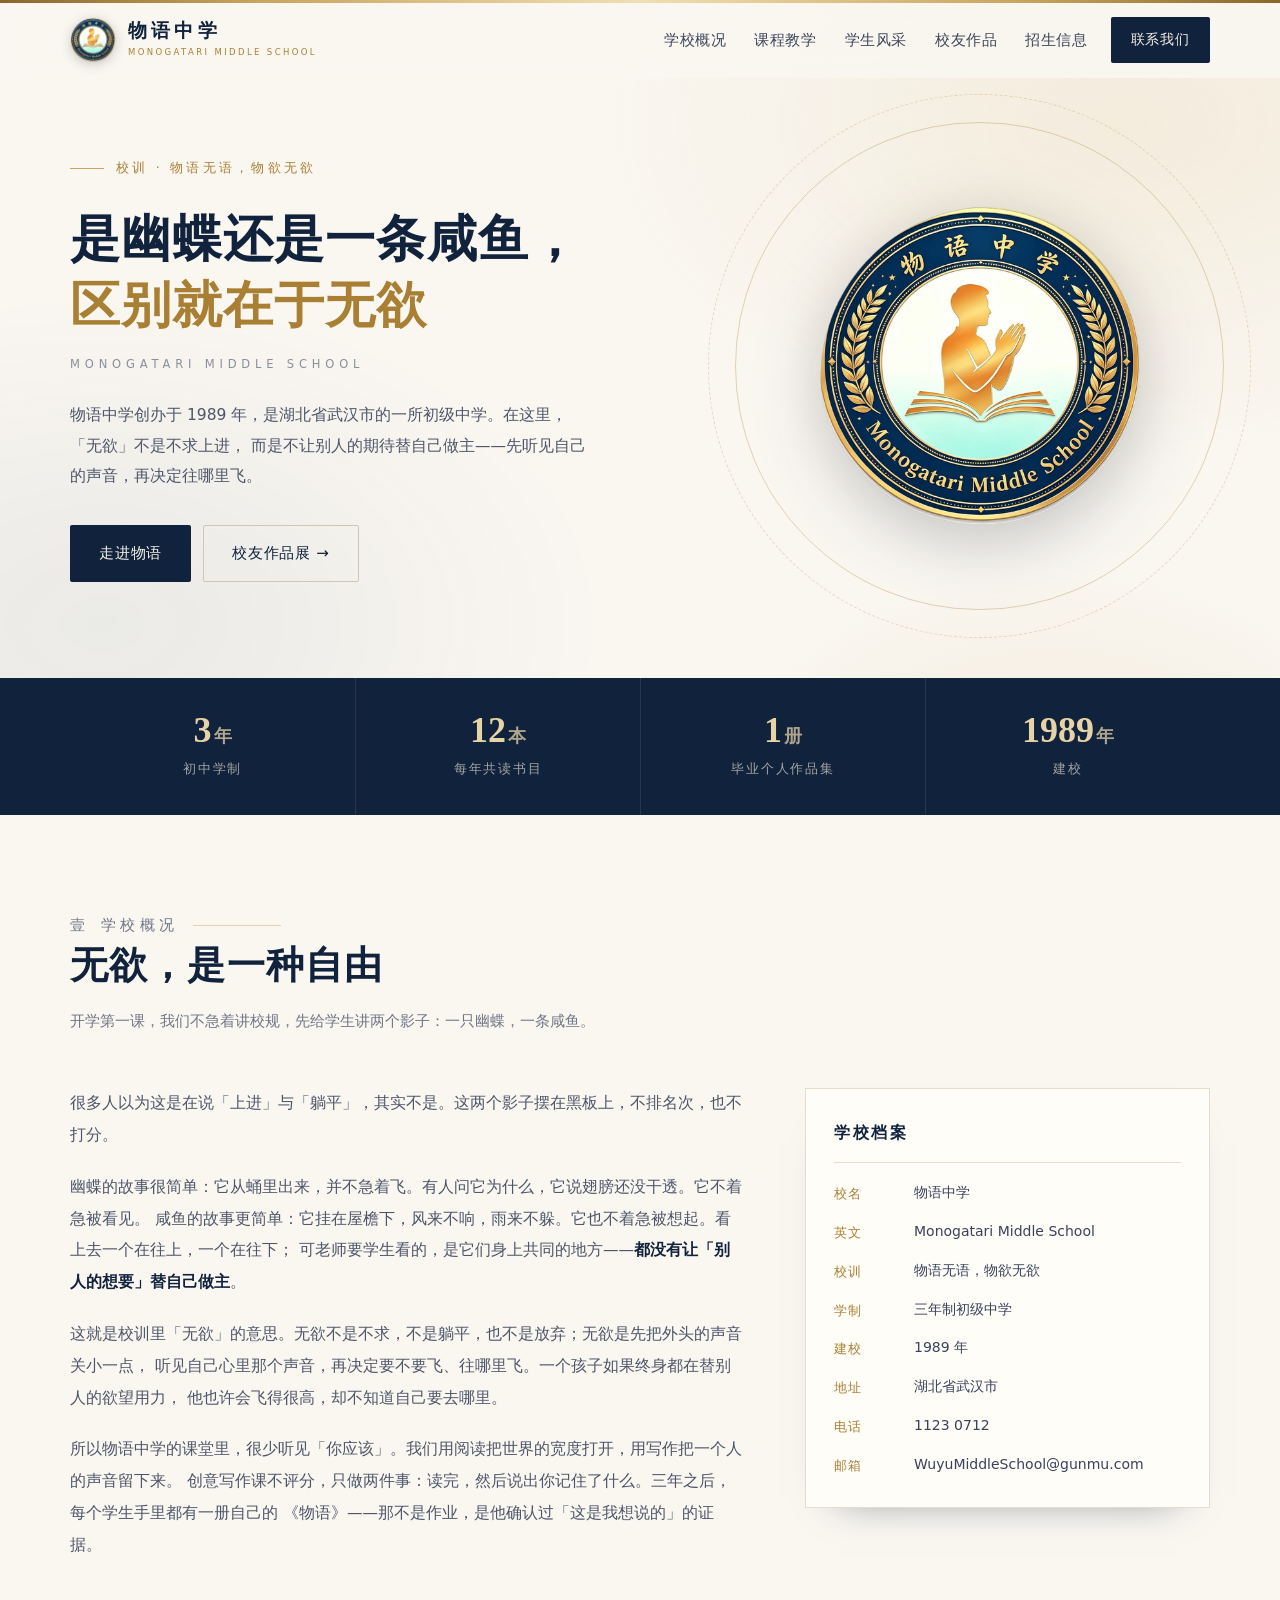
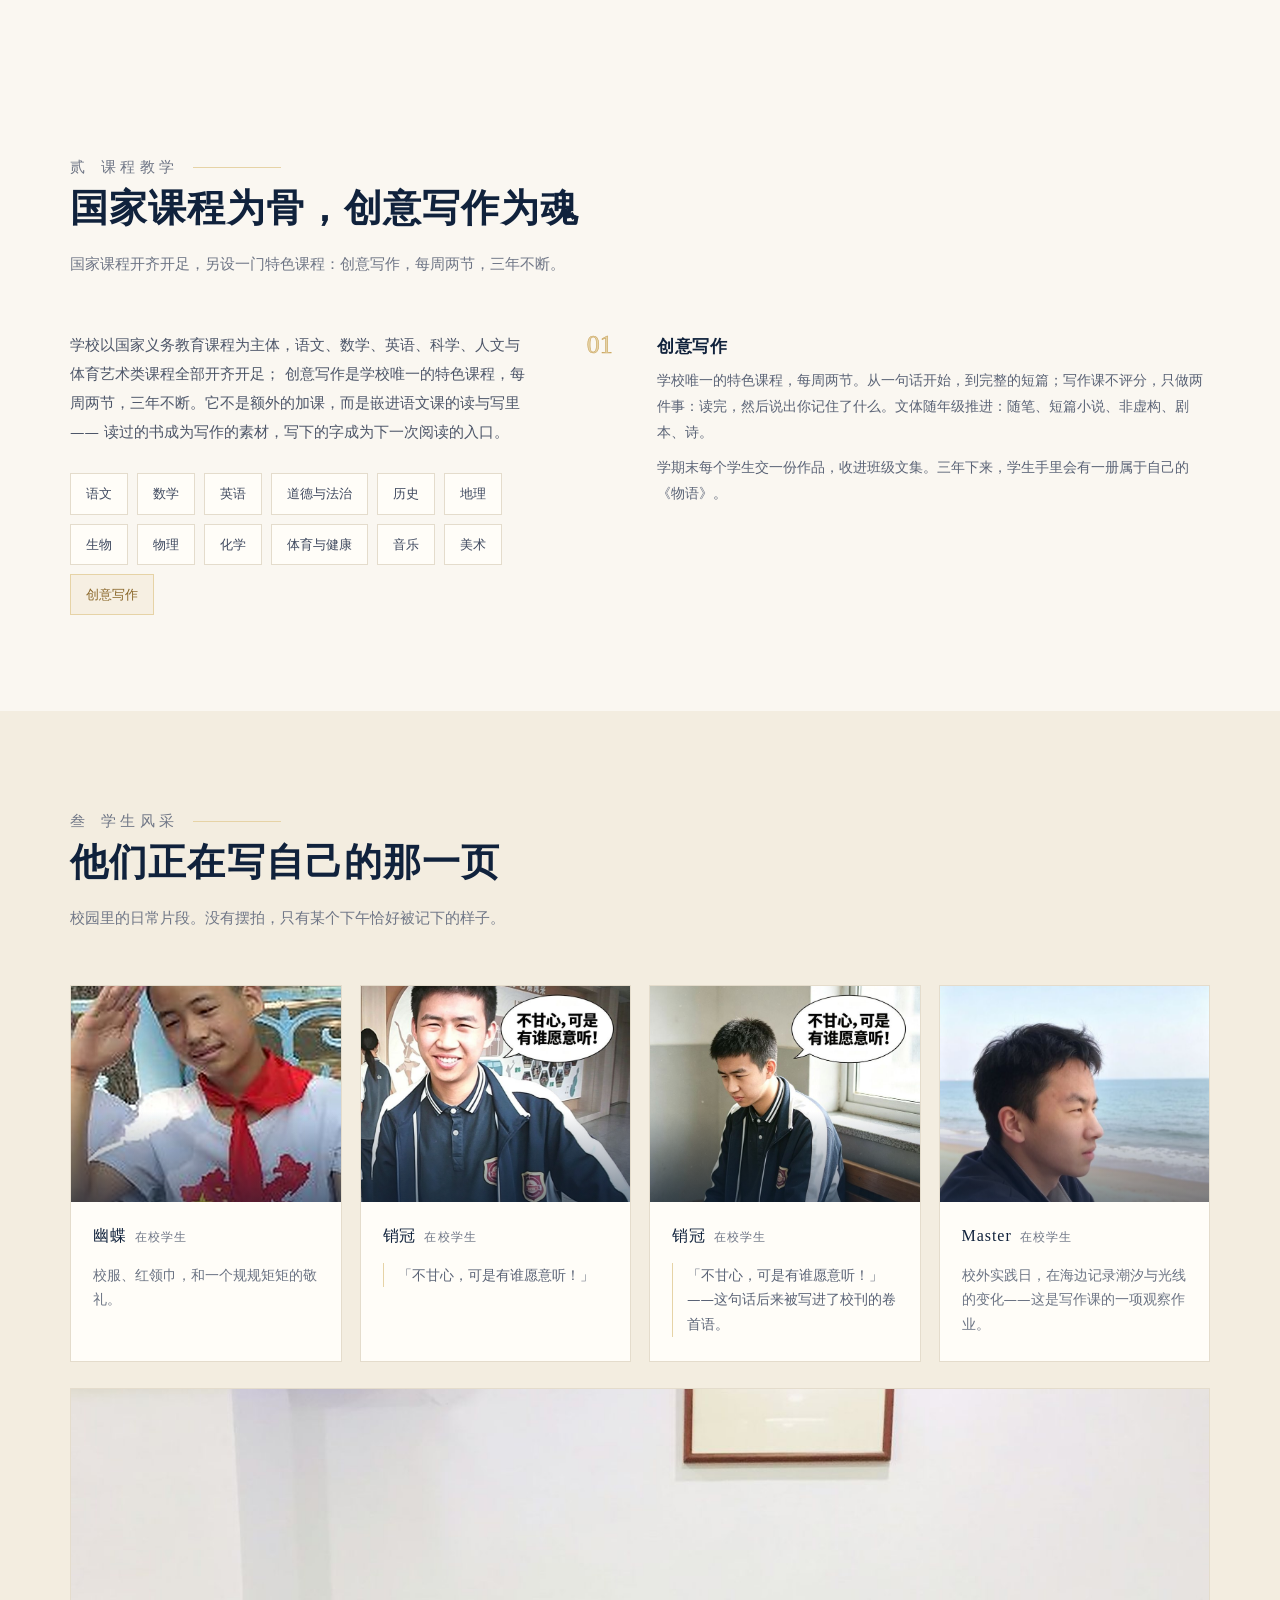
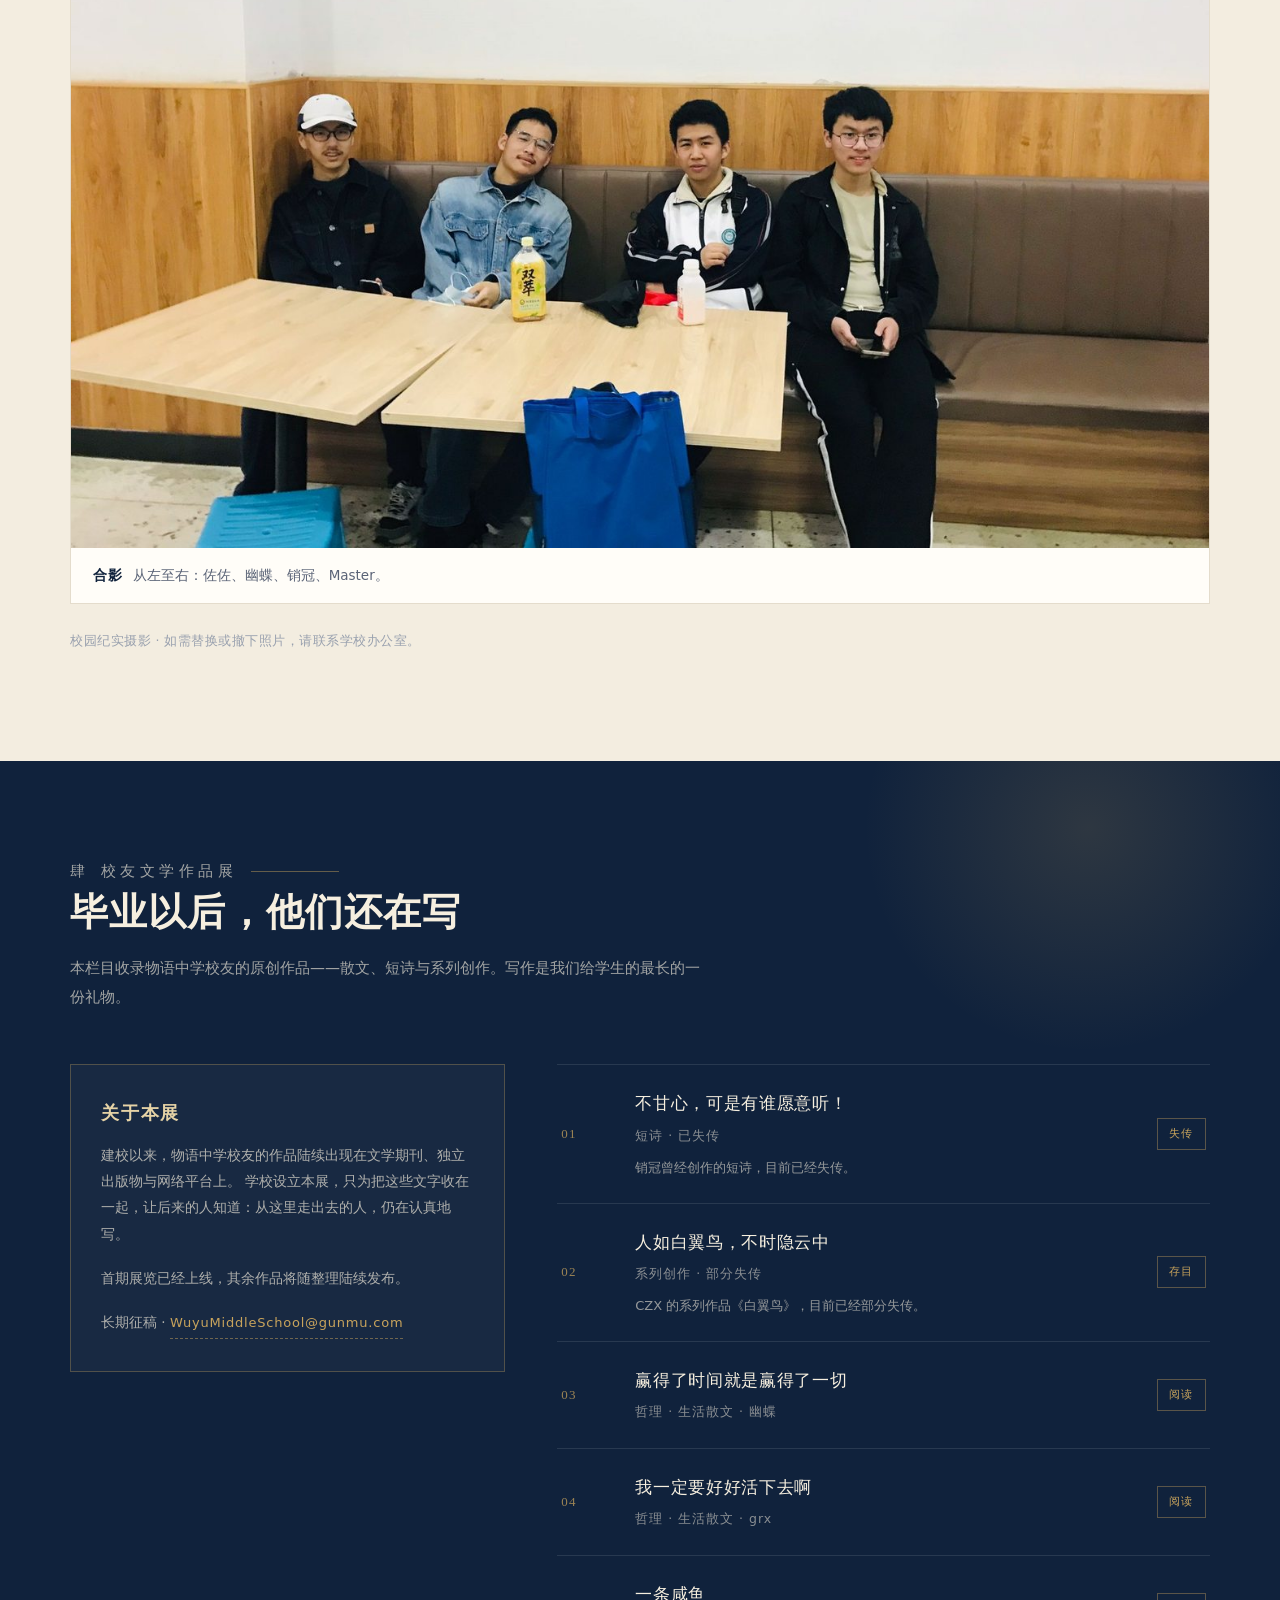
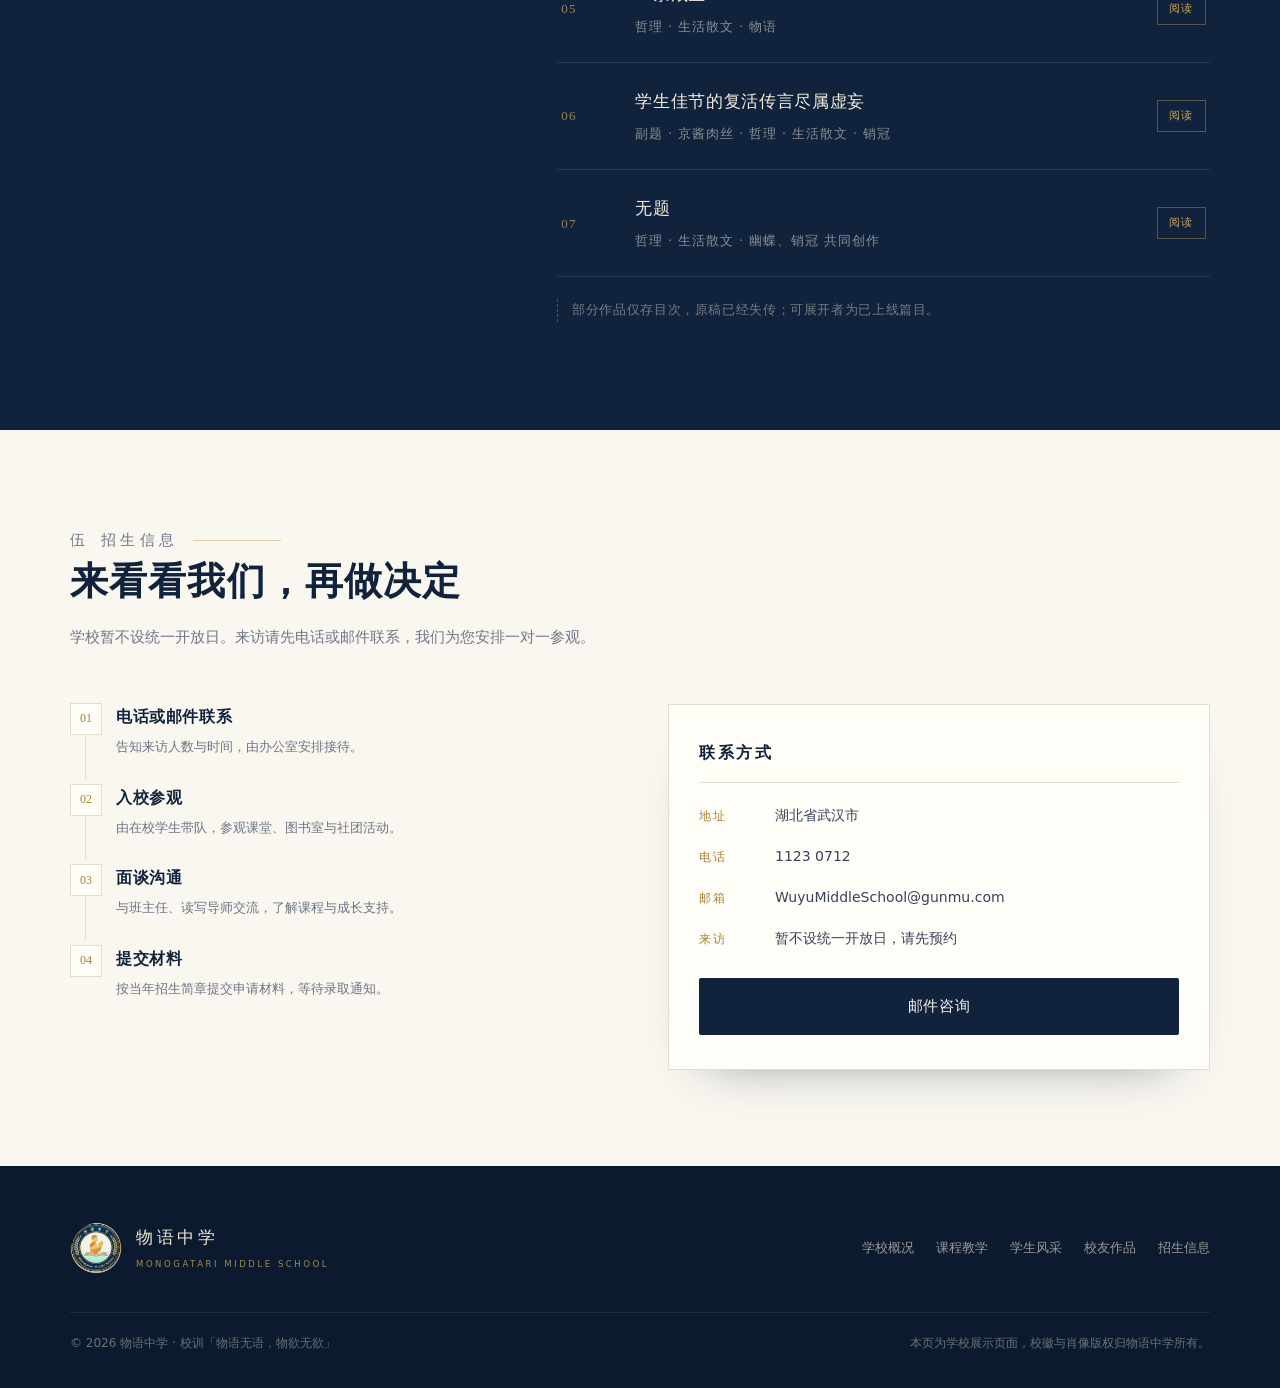
==== index.html @ d91b48cf "Add files via upload" ====
<!DOCTYPE html>
<html lang="zh-CN">
<head>
<meta charset="UTF-8">
<meta name="viewport" content="width=device-width, initial-scale=1.0">
<title>物语中学 · Monogatari Middle School</title>
<meta name="robots" content="noindex, nofollow, noarchive">
<meta name="description" content="物语中学（Monogatari Middle School），创办于 1989 年，校训「物语无语，物欲无欲」，把阅读与写作放在育人的中心。">
<link rel="icon" type="image/png" href="[data-uri]">
<style>
  :root{
    --paper:#faf7f1;
    --paper-2:#f3ede0;
    --card:#fffdf8;
    --navy:#10223c;
    --navy-2:#1c3557;
    --gold:#a97f33;
    --gold-2:#c9a45c;
    --gold-3:#e6d3a6;
    --ink:#1b2333;
    --muted:#6f7686;
    --line:#e4dccc;
    --maxw:1140px;
    --serif:"Noto Serif SC","Source Han Serif SC","Songti SC","STSong",Georgia,serif;
    --sans:"PingFang SC","Hiragino Sans GB","Microsoft YaHei",system-ui,-apple-system,"Segoe UI",sans-serif;
  }
  *{box-sizing:border-box}
  html{scroll-behavior:smooth}
  body{
    margin:0;background:var(--paper);color:var(--ink);
    font:400 16px/1.8 var(--sans);
    -webkit-font-smoothing:antialiased;overflow-x:hidden;
  }
  a{color:inherit;text-decoration:none}
  img{max-width:100%;display:block}
  ::selection{background:rgba(201,164,92,.32)}
  :focus-visible{outline:2px solid var(--gold);outline-offset:3px}

  .wrap{width:min(100% - 40px,var(--maxw));margin-inline:auto}
  .serif{font-family:var(--serif)}

  /* ===== 顶部金线 ===== */
  .goldbar{position:fixed;top:0;left:0;right:0;height:3px;z-index:80;
    background:linear-gradient(90deg,#8a672a,#c9a45c 20%,#f0dfb4 50%,#c9a45c 80%,#8a672a)}

  /* ===== 导航 ===== */
  .nav{
    position:fixed;top:3px;left:0;right:0;z-index:70;
    background:rgba(250,247,241,.86);
    backdrop-filter:blur(12px) saturate(1.2);-webkit-backdrop-filter:blur(12px) saturate(1.2);
    border-bottom:1px solid transparent;
    transition:border-color .3s,box-shadow .3s;
  }
  .nav.solid{border-bottom-color:var(--line);box-shadow:0 6px 24px -18px rgba(16,34,60,.5)}
  .nav-in{display:flex;align-items:center;justify-content:space-between;gap:16px;height:74px}
  .brand{display:flex;align-items:center;gap:12px;min-width:0}
  .brand img{width:46px;height:46px;flex:none;filter:drop-shadow(0 2px 6px rgba(16,34,60,.22))}
  .brand .cn{display:block;font-family:var(--serif);font-weight:700;font-size:19px;letter-spacing:.22em;color:var(--navy);line-height:1.25}
  .brand .en{display:block;font-size:8.5px;letter-spacing:.28em;text-transform:uppercase;color:var(--gold);margin-top:2px}
  .links{display:flex;gap:2px;align-items:center}
  .links a{
    position:relative;padding:9px 13px;font-size:14.5px;color:#3c465c;letter-spacing:.04em;
    transition:color .2s;
  }
  .links a::after{
    content:"";position:absolute;left:13px;right:13px;bottom:4px;height:1px;
    background:var(--gold);transform:scaleX(0);transform-origin:left;transition:transform .3s;
  }
  .links a:hover{color:var(--navy)}
  .links a:hover::after{transform:scaleX(1)}
  .links a.nav-cta{
    padding:10px 20px;margin-left:8px;border-radius:2px;font-size:14px;letter-spacing:.06em;
    background:var(--navy);color:#f7f2e6;transition:background .25s,transform .2s,color .25s;white-space:nowrap;
  }
  .links a.nav-cta::after{display:none}
  .links a.nav-cta:hover{background:var(--gold);color:#fff;transform:translateY(-1px)}
  .nav-cta{
    padding:10px 20px;margin-left:8px;border-radius:2px;font-size:14px;letter-spacing:.06em;
    background:var(--navy);color:#f7f2e6;white-space:nowrap;
  }
  .burger{display:none;width:42px;height:42px;border:1px solid var(--line);background:transparent;
    align-items:center;justify-content:center;cursor:pointer;color:var(--navy)}
  .burger span{width:17px;height:1.5px;background:currentColor;position:relative;display:block}
  .burger span::before,.burger span::after{content:"";position:absolute;left:0;width:17px;height:1.5px;background:currentColor}
  .burger span::before{top:-5px}.burger span::after{top:5px}

  .drawer{display:none;position:fixed;inset:0;z-index:69;background:var(--paper);
    padding:96px 26px 40px;flex-direction:column}
  .drawer.open{display:flex}
  .drawer a{padding:16px 4px;font-family:var(--serif);font-size:19px;color:var(--navy);
    border-bottom:1px solid var(--line)}

  /* ===== 首屏 ===== */
  .hero{position:relative;padding:150px 0 96px;overflow:hidden;
    background:
      radial-gradient(760px 480px at 88% 18%,rgba(201,164,92,.14),transparent 70%),
      radial-gradient(700px 460px at 8% 92%,rgba(28,53,87,.07),transparent 72%),
      var(--paper);
  }
  .hero::before{
    content:"";position:absolute;inset:auto -10% -60% 55%;height:520px;
    background:radial-gradient(closest-side,rgba(201,164,92,.18),transparent);
    pointer-events:none;
  }
  .hero-grid{position:relative;display:grid;grid-template-columns:1.15fr .85fr;gap:56px;align-items:center}
  .creed{
    display:inline-flex;align-items:center;gap:12px;margin:0 0 26px;
    font-size:12.5px;letter-spacing:.26em;color:var(--gold);text-transform:uppercase;
  }
  .creed::before{content:"";width:34px;height:1px;background:var(--gold-2)}
  h1{
    font-family:var(--serif);font-weight:700;margin:0;
    font-size:clamp(27px,4.6vw,50px);line-height:1.32;letter-spacing:.02em;color:var(--navy);
  }
  h1 .gold{color:var(--gold)}
  .h1-en{
    margin:16px 0 0;font-size:11.5px;letter-spacing:.42em;text-transform:uppercase;color:#8a8f9c;
  }
  .hero p.lede{
    margin:26px 0 0;max-width:34em;color:#4d5669;font-size:15.5px;line-height:1.95;
  }
  .hero .btns{display:flex;gap:12px;flex-wrap:wrap;margin-top:34px}
  .btn{display:inline-flex;align-items:center;gap:9px;padding:14px 28px;border-radius:2px;
    font-size:15px;letter-spacing:.05em;transition:all .25s;border:1px solid transparent}
  .btn-primary{background:var(--navy);color:#f9f4e8}
  .btn-primary:hover{background:var(--gold);transform:translateY(-2px);box-shadow:0 14px 28px -16px rgba(169,127,51,.9)}
  .btn-line{border-color:#cfc6b3;color:var(--navy);background:transparent}
  .btn-line:hover{border-color:var(--gold);color:var(--gold);background:rgba(201,164,92,.06)}

  .crest{position:relative;display:flex;justify-content:center;align-items:center}
  .crest .halo{
    position:absolute;width:116%;aspect-ratio:1;border-radius:50%;
    background:radial-gradient(closest-side,rgba(201,164,92,.22),rgba(201,164,92,0) 72%);
  }
  .crest .ring{position:absolute;width:106%;aspect-ratio:1;border-radius:50%;border:1px solid rgba(169,127,51,.32)}
  .crest .ring.dash{width:118%;border-style:dashed;border-color:rgba(169,127,51,.26);animation:spin 90s linear infinite}
  .crest img{position:relative;width:min(100%,330px);filter:drop-shadow(0 18px 34px rgba(16,34,60,.22))}
  @keyframes spin{to{transform:rotate(360deg)}}

  /* ===== 数字带 ===== */
  .stats{background:var(--navy);color:#f0e8d7;padding:0}
  .stats-in{display:grid;grid-template-columns:repeat(4,1fr)}
  .stat{padding:34px 20px;text-align:center;border-left:1px solid rgba(255,255,255,.10)}
  .stat:first-child{border-left:0}
  .stat b{display:block;font-family:var(--serif);font-size:clamp(26px,5.6vw,36px);line-height:1;color:var(--gold-3);font-variant-numeric:tabular-nums}
  .stat b i{font-style:normal;font-size:.5em;margin-left:2px;color:rgba(230,211,166,.75)}
  .stat span{display:block;margin-top:10px;font-size:12.5px;letter-spacing:.14em;color:rgba(240,232,215,.66)}

  /* ===== 区块通用 ===== */
  section{padding:96px 0}
  .sec-head{max-width:640px;margin-bottom:52px}
  .sec-no{
    display:flex;align-items:center;gap:14px;margin:0 0 18px;
    font-size:12px;letter-spacing:.3em;color:var(--gold);text-transform:uppercase;
  }
  .sec-no em{font-family:var(--serif);font-style:normal;font-size:15px;letter-spacing:.1em}
  .sec-no::after{content:"";flex:1;max-width:88px;height:1px;background:var(--gold-3)}
  h2{
    font-family:var(--serif);font-weight:700;margin:0 0 16px;
    font-size:clamp(26px,5.6vw,38px);line-height:1.35;letter-spacing:.03em;color:var(--navy);
  }
  .sec-head p{margin:0;color:var(--muted);font-size:15px;line-height:1.95}

  /* ===== 学校概况 ===== */
  .about-grid{display:grid;grid-template-columns:1.25fr .75fr;gap:60px;align-items:start}
  .about-text p{color:#4d5669;font-size:15.5px;line-height:2.05;margin:0 0 20px}
  .about-text p:last-child{margin-bottom:0}
  .about-text strong{color:var(--navy);font-weight:600}
  .fact-card{
    background:var(--card);border:1px solid var(--line);padding:30px 28px;
    box-shadow:0 22px 40px -34px rgba(16,34,60,.6);
  }
  .fact-card h3{margin:0 0 18px;font-family:var(--serif);font-size:16px;letter-spacing:.16em;color:var(--navy);
    padding-bottom:14px;border-bottom:1px solid var(--line)}
  .fact-list{list-style:none;margin:0;padding:0;display:grid;gap:15px}
  .fact-list li{display:flex;gap:14px;font-size:14px;line-height:1.7;color:#4d5669}
  .fact-list .k{flex:none;width:66px;color:var(--gold);font-size:12.5px;letter-spacing:.1em;padding-top:2px}
  .fact-list .v{flex:1;color:#39425a}
  .todo-dash{color:#9aa1ae;border-bottom:1px dashed #c9c2b5;padding:0 2px}

  /* ===== 育人目标 ===== */
  .goals{background:var(--paper-2)}
  .goal-grid{display:grid;grid-template-columns:repeat(3,1fr);gap:0;border:1px solid var(--line);background:var(--card)}
  .goal{padding:38px 30px;border-left:1px solid var(--line);transition:background .3s}
  .goal:first-child{border-left:0}
  .goal:hover{background:#fffefb}
  .goal .no{font-family:var(--serif);font-size:13px;letter-spacing:.16em;color:var(--gold)}
  .goal h3{
    font-family:var(--serif);font-size:22px;margin:14px 0 12px;color:var(--navy);letter-spacing:.08em;
  }
  .goal h3 small{display:block;font-family:var(--sans);font-size:11px;letter-spacing:.26em;
    color:#a2a7b3;font-weight:400;margin-top:6px;text-transform:uppercase}
  .goal p{margin:0;font-size:14px;line-height:1.9;color:#5a6376}

  /* ===== 课程 ===== */
  .course-grid{display:grid;grid-template-columns:.85fr 1.15fr;gap:56px;align-items:start}
  .course-note{font-size:14.5px;line-height:2;color:#4d5669;margin:0 0 26px}
  .tag-list{display:flex;flex-wrap:wrap;gap:9px}
  .tag-list span{
    font-size:13px;padding:8px 15px;border:1px solid var(--line);color:#3f495f;background:var(--card);
    transition:all .22s;
  }
  .tag-list span:hover{border-color:var(--gold-2);color:var(--gold);background:#fffdf6}
  .tag-list span.gold{border-color:var(--gold-3);background:rgba(201,164,92,.10);color:#8a672a}
  .modules{list-style:none;margin:0;padding:0;display:grid;gap:0}
  .module{display:grid;grid-template-columns:52px 1fr;gap:18px;padding:24px 0;border-top:1px solid var(--line)}
  .module:first-child{border-top:0;padding-top:0}
  .module .n{font-family:var(--serif);font-size:26px;color:var(--gold-3);line-height:1.1;
    -webkit-text-stroke:.6px var(--gold-2)}
  .module h3{margin:0 0 6px;font-size:17px;color:var(--navy);letter-spacing:.05em}
  .module p{margin:0;font-size:14px;line-height:1.85;color:#5a6376}

  /* ===== 学生风采 ===== */
  .students{background:var(--paper-2)}
  .people{display:grid;grid-template-columns:repeat(4,1fr);gap:18px}
  .person{background:var(--card);border:1px solid var(--line);overflow:hidden;
    transition:transform .35s,box-shadow .35s}
  .person:hover{transform:translateY(-6px);box-shadow:0 26px 46px -32px rgba(16,34,60,.55)}
  .person .ph{position:relative;aspect-ratio:5/4;overflow:hidden;background:#e7e1d4}
  .person .ph img{width:100%;height:100%;object-fit:cover;object-position:50% 12%;transition:transform .7s}
  .person:hover .ph img{transform:scale(1.04)}
  .person .ph::after{content:"";position:absolute;inset:0;
    background:linear-gradient(180deg,transparent 58%,rgba(16,34,60,.55))}
  .person .cap{position:relative;padding:20px 22px 24px}
  .person .cap .who{font-family:var(--serif);font-size:16px;color:var(--navy);letter-spacing:.06em}
  .person .cap .who small{font-family:var(--sans);font-size:11.5px;color:var(--muted);letter-spacing:.1em;margin-left:8px}
  .person .cap .say{margin:12px 0 0;padding-left:14px;border-left:1px solid var(--gold-3);
    font-size:13.5px;line-height:1.85;color:#5a6376}
  .person .cap .plain{margin:12px 0 0;font-size:13.5px;line-height:1.85;color:#6c7484}
  .group{margin:26px 0 0;border:1px solid var(--line);background:var(--card);overflow:hidden}
  .group img{display:block;width:100%;aspect-ratio:3/2;object-fit:cover;object-position:50% 50%}
  .group figcaption{display:flex;align-items:baseline;gap:10px;flex-wrap:wrap;padding:15px 22px;font-size:13.5px;color:#5a6376}
  .group figcaption b{color:var(--navy);font-weight:600;letter-spacing:.06em;font-family:var(--serif)}
  .photo-note{margin-top:26px;font-size:12.5px;color:#98a0ae;letter-spacing:.04em}

  /* ===== 校友作品 ===== */
  .alumni{background:var(--navy);color:#efe8d9;position:relative;overflow:clip}
  .alumni::before{
    content:"";position:absolute;inset:-20% -10% auto auto;width:640px;height:640px;
    background:radial-gradient(closest-side,rgba(201,164,92,.16),transparent 70%);pointer-events:none;
  }
  .alumni .wrap{position:relative}
  .alumni h2{color:#f6efdf}
  .alumni .sec-no{color:var(--gold-2)}
  .alumni .sec-no::after{background:rgba(201,164,92,.45)}
  .alumni .sec-head p{color:rgba(239,232,217,.66)}
  .exhibit{display:grid;grid-template-columns:.8fr 1.2fr;gap:52px}
  .exhibit-card{border:1px solid rgba(201,164,92,.32);padding:32px 30px;background:rgba(255,255,255,.035);align-self:start;position:sticky;top:96px}
  .exhibit-card h3{font-family:var(--serif);margin:0 0 12px;font-size:18px;color:var(--gold-3);letter-spacing:.1em}
  .exhibit-card p{margin:0 0 18px;font-size:13.5px;line-height:1.95;color:rgba(239,232,217,.7)}
  .exhibit-card p:last-child{margin-bottom:0}
  .exhibit-card .mail{font-size:13px;letter-spacing:.06em;color:var(--gold-2);
    border-bottom:1px dashed rgba(201,164,92,.5);display:inline-block;padding-bottom:2px}
  .works{list-style:none;margin:0;padding:0;display:grid;gap:0}
  .work-item{border-top:1px solid rgba(255,255,255,.1)}
  .work-item:last-child{border-bottom:1px solid rgba(255,255,255,.1)}
  .work{
    display:grid;grid-template-columns:54px 1fr auto;gap:20px;align-items:center;
    width:100%;padding:24px 4px;background:none;border:0;color:inherit;font:inherit;
    text-align:left;cursor:pointer;transition:background .25s;
  }
  .work[data-state="empty"]{cursor:default}
  .work:not([data-state="empty"]):hover{background:rgba(255,255,255,.045)}
  .work .idx{font-family:var(--serif);font-size:13px;letter-spacing:.1em;color:rgba(201,164,92,.75)}
  .wt{display:block;min-width:0}
  .work .t{display:block;font-family:var(--serif);font-size:17px;color:#f6efdf;letter-spacing:.04em;margin:0 0 5px}
  .work .desc{display:block;margin-top:9px;font-size:13px;line-height:1.7;color:rgba(239,232,217,.6);max-width:46ch}
  .work .meta{display:block;font-size:12.5px;color:rgba(239,232,217,.55);letter-spacing:.08em}
  .work .badge{
    font-size:11px;letter-spacing:.14em;padding:5px 11px;border:1px solid rgba(201,164,92,.4);
    color:var(--gold-2);white-space:nowrap;transition:all .25s;
  }
  .work[aria-expanded="true"] .badge{background:var(--gold-2);border-color:var(--gold-2);color:#0b1a2f}
  .work-body{display:grid;grid-template-rows:0fr;transition:grid-template-rows .45s cubic-bezier(.2,.7,.3,1)}
  .work-body.open{grid-template-rows:1fr}
  .work-body > .inner{overflow:hidden}
  .prose{padding:4px 30px 30px 74px;font-size:14.5px;line-height:2;color:rgba(239,232,217,.8);max-width:64ch}
  .prose p{margin:0 0 14px}
  .prose p:last-child{margin-bottom:0}
  .prose .sig{color:var(--gold-2);font-size:12.5px;letter-spacing:.12em}
  .works-empty{
    margin-top:22px;font-size:12.5px;color:rgba(239,232,217,.45);letter-spacing:.05em;
    border-left:1px dashed rgba(201,164,92,.4);padding-left:14px;
  }

  /* ===== 招生 ===== */
  .admit-grid{display:grid;grid-template-columns:1fr 1fr;gap:56px;align-items:start}
  .flow{list-style:none;margin:0;padding:0;counter-reset:s}
  .flow li{counter-increment:s;position:relative;padding:0 0 26px 46px}
  .flow li:last-child{padding-bottom:0}
  .flow li::before{
    content:counter(s,decimal-leading-zero);position:absolute;left:0;top:-1px;
    font-family:var(--serif);font-size:12px;color:var(--gold);
    width:30px;height:30px;border:1px solid var(--line);background:var(--card);
    display:grid;place-items:center;
  }
  .flow li::after{content:"";position:absolute;left:15px;top:32px;bottom:6px;width:1px;background:var(--line)}
  .flow li:last-child::after{display:none}
  .flow b{display:block;font-size:15.5px;color:var(--navy);margin-bottom:4px;letter-spacing:.04em}
  .flow small{color:#6c7484;font-size:13px;line-height:1.75;display:block}
  .info-card{background:var(--card);border:1px solid var(--line);padding:34px 30px;
    box-shadow:0 26px 50px -40px rgba(16,34,60,.6)}
  .info-card h3{font-family:var(--serif);margin:0 0 20px;font-size:16px;letter-spacing:.16em;color:var(--navy);
    padding-bottom:14px;border-bottom:1px solid var(--line)}
  .info-list{list-style:none;margin:0 0 26px;padding:0;display:grid;gap:16px}
  .info-list li{display:flex;gap:14px;font-size:14px;align-items:baseline}
  .info-list .k{flex:none;width:62px;font-size:12px;letter-spacing:.14em;color:var(--gold)}
  .info-list .v{color:#39425a}

  /* ===== 页脚 ===== */
  footer{background:#0b1a2f;color:rgba(240,232,215,.62);padding:56px 0 34px;font-size:13px}
  .foot-top{display:flex;justify-content:space-between;gap:34px;flex-wrap:wrap;align-items:center}
  .foot-brand{display:flex;align-items:center;gap:14px}
  .foot-brand img{width:52px;height:52px;opacity:.95}
  .foot-brand .cn{font-family:var(--serif);font-size:17px;letter-spacing:.22em;color:#f0e8d7;display:block}
  .foot-brand .en{font-size:8.5px;letter-spacing:.3em;text-transform:uppercase;color:rgba(201,164,92,.8);display:block;margin-top:3px}
  .foot-links{display:flex;gap:22px;flex-wrap:wrap}
  .foot-links a:hover{color:var(--gold-2)}
  .foot-bot{margin-top:38px;padding-top:20px;border-top:1px solid rgba(255,255,255,.08);
    display:flex;justify-content:space-between;gap:14px;flex-wrap:wrap;font-size:12px;color:rgba(240,232,215,.42)}

  /* ===== 动效 ===== */
  .rv{opacity:0;transform:translateY(22px);transition:opacity .8s ease,transform .8s cubic-bezier(.2,.7,.3,1)}
  .rv.in{opacity:1;transform:none}

  /* ===== 响应式 ===== */
  @media (max-width:1180px){
    .people{grid-template-columns:repeat(2,1fr)}
  }
  @media (max-width:940px){
    .exhibit-card{position:static;top:auto}
    .hero-grid,.about-grid,.course-grid,.exhibit,.admit-grid{grid-template-columns:1fr;gap:44px}
    .crest{order:-1}
    .crest img{width:min(72%,250px)}
    .links,.nav-cta{display:none}
    .burger{display:flex}
    .goal-grid{grid-template-columns:1fr}
    .goal{border-left:0;border-top:1px solid var(--line)}
    .goal:first-child{border-top:0}
    .people{grid-template-columns:1fr;gap:18px}
    .person .ph{aspect-ratio:16/11;}
    section{padding:72px 0}
  }
  @media (max-width:600px){
    .prose{padding:2px 2px 24px 4px;font-size:15px}
    .hero{padding:120px 0 64px}
    .stats-in{grid-template-columns:repeat(2,1fr)}
    .stat:nth-child(3){border-left:0}
    .stat:nth-child(1),.stat:nth-child(2){border-bottom:1px solid rgba(255,255,255,.1)}
    .nav-in{height:64px}
    .brand img{width:40px;height:40px}
    .brand .cn{font-size:17px;letter-spacing:.18em}
    .work{grid-template-columns:36px 1fr;gap:14px;row-gap:8px}
    .work .badge{grid-column:2;justify-self:start}
    .about-grid{gap:32px}
  }
  @media (prefers-reduced-motion:reduce){
    *{animation:none!important;transition:none!important}
    html{scroll-behavior:auto}
    .rv{opacity:1;transform:none}
  }
</style>
</head>
<body>
<div class="goldbar"></div>

<!-- ===== 导航 ===== -->
<header class="nav" id="nav">
  <div class="wrap nav-in">
    <a class="brand" href="#top" aria-label="物语中学首页">
      <img src="[data-uri]" alt="物语中学校徽" width="46" height="46">
      <span>
        <span class="cn">物语中学</span>
        <span class="en">Monogatari Middle School</span>
      </span>
    </a>
    <nav class="links" aria-label="主导航">
      <a href="#about">学校概况</a>
      <a href="#courses">课程教学</a>
      <a href="#students">学生风采</a>
      <a href="#alumni">校友作品</a>
      <a href="#admit">招生信息</a>
      <a class="nav-cta" href="#admit">联系我们</a>
    </nav>
    <button class="burger" id="burger" aria-label="打开菜单" aria-expanded="false" aria-controls="drawer"><span></span></button>
  </div>
</header>

<div class="drawer" id="drawer">
  <a href="#about">学校概况</a>
  <a href="#courses">课程教学</a>
  <a href="#students">学生风采</a>
  <a href="#alumni">校友作品</a>
  <a href="#admit">招生信息</a>
</div>

<!-- ===== 首屏 ===== -->
<section class="hero" id="top">
  <div class="wrap hero-grid">
    <div>
      <p class="creed">校训 · 物语无语，物欲无欲</p>
      <h1>是幽蝶还是一条咸鱼，<br><span class="gold">区别就在于无欲</span></h1>
      <p class="h1-en">Monogatari Middle School</p>
      <p class="lede">
        物语中学创办于 1989 年，是湖北省武汉市的一所初级中学。在这里，「无欲」不是不求上进，
        而是不让别人的期待替自己做主——先听见自己的声音，再决定往哪里飞。
      </p>
      <div class="btns">
        <a class="btn btn-primary" href="#about">走进物语</a>
        <a class="btn btn-line" href="#alumni">校友作品展 →</a>
      </div>
    </div>
    <div class="crest rv">
      <div class="halo"></div>
      <div class="ring"></div>
      <div class="ring dash"></div>
      <img src="[data-uri]" alt="物语中学校徽：深藏青圆章，金色麦穗环绕，捧手少年立于展开的书本之上">
    </div>
  </div>
</section>

<!-- ===== 数字带 ===== -->
<section class="stats" aria-label="办学要点">
  <div class="wrap stats-in">
    <div class="stat"><b>3<i>年</i></b><span>初中学制</span></div>
    <div class="stat"><b>12<i>本</i></b><span>每年共读书目</span></div>
    <div class="stat"><b>1<i>册</i></b><span>毕业个人作品集</span></div>
    <div class="stat"><b>1989<i>年</i></b><span>建校</span></div>
  </div>
</section>

<!-- ===== 学校概况 ===== -->
<section id="about">
  <div class="wrap">
    <div class="sec-head rv">
      <p class="sec-no"><em>壹</em>学校概况</p>
      <h2>无欲，是一种自由</h2>
      <p>开学第一课，我们不急着讲校规，先给学生讲两个影子：一只幽蝶，一条咸鱼。</p>
    </div>
    <div class="about-grid">
      <div class="about-text rv">
        <p>
          很多人以为这是在说「上进」与「躺平」，其实不是。这两个影子摆在黑板上，不排名次，也不打分。
        </p>
        <p>
          幽蝶的故事很简单：它从蛹里出来，并不急着飞。有人问它为什么，它说翅膀还没干透。它不着急被看见。
          咸鱼的故事更简单：它挂在屋檐下，风来不响，雨来不躲。它也不着急被想起。看上去一个在往上，一个在往下；
          可老师要学生看的，是它们身上共同的地方——<strong>都没有让「别人的想要」替自己做主</strong>。
        </p>
        <p>
          这就是校训里「无欲」的意思。无欲不是不求，不是躺平，也不是放弃；无欲是先把外头的声音关小一点，
          听见自己心里那个声音，再决定要不要飞、往哪里飞。一个孩子如果终身都在替别人的欲望用力，
          他也许会飞得很高，却不知道自己要去哪里。
        </p>
        <p>
          所以物语中学的课堂里，很少听见「你应该」。我们用阅读把世界的宽度打开，用写作把一个人的声音留下来。
          创意写作课不评分，只做两件事：读完，然后说出你记住了什么。三年之后，每个学生手里都有一册自己的
          《物语》——那不是作业，是他确认过「这是我想说的」的证据。
        </p>
      </div>
      <aside class="fact-card rv">
        <h3>学校档案</h3>
        <ul class="fact-list">
          <li><span class="k">校名</span><span class="v">物语中学</span></li>
          <li><span class="k">英文</span><span class="v">Monogatari Middle School</span></li>
          <li><span class="k">校训</span><span class="v">物语无语，物欲无欲</span></li>
          <li><span class="k">学制</span><span class="v">三年制初级中学</span></li>
          <li><span class="k">建校</span><span class="v">1989 年</span></li>
          <li><span class="k">地址</span><span class="v">湖北省武汉市</span></li>
          <li><span class="k">电话</span><span class="v">1123 0712</span></li>
          <li><span class="k">邮箱</span><span class="v">WuyuMiddleSchool@gunmu.com</span></li>
        </ul>
      </aside>
    </div>
  </div>
</section>

<!-- ===== 课程教学 ===== -->
<section id="courses">
  <div class="wrap">
    <div class="sec-head rv">
      <p class="sec-no"><em>贰</em>课程教学</p>
      <h2>国家课程为骨，创意写作为魂</h2>
      <p>国家课程开齐开足，另设一门特色课程：创意写作，每周两节，三年不断。</p>
    </div>
    <div class="course-grid">
      <div class="rv">
        <p class="course-note">
          学校以国家义务教育课程为主体，语文、数学、英语、科学、人文与体育艺术类课程全部开齐开足；
          创意写作是学校唯一的特色课程，每周两节，三年不断。它不是额外的加课，而是嵌进语文课的读与写里——
          读过的书成为写作的素材，写下的字成为下一次阅读的入口。
        </p>
        <div class="tag-list">
          <span>语文</span><span>数学</span><span>英语</span><span>道德与法治</span>
          <span>历史</span><span>地理</span><span>生物</span><span>物理</span>
          <span>化学</span><span>体育与健康</span><span>音乐</span><span>美术</span>
          <span class="gold">创意写作</span>
        </div>
      </div>
      <ol class="modules rv">
        <li class="module">
          <span class="n">01</span>
          <div>
            <h3>创意写作</h3>
            <p>学校唯一的特色课程，每周两节。从一句话开始，到完整的短篇；写作课不评分，只做两件事：读完，然后说出你记住了什么。文体随年级推进：随笔、短篇小说、非虚构、剧本、诗。</p>
            <p style="margin-top:10px">学期末每个学生交一份作品，收进班级文集。三年下来，学生手里会有一册属于自己的《物语》。</p>
          </div>
        </li>
      </ol>
    </div>
  </div>
</section>

<!-- ===== 学生风采 ===== -->
<section class="students" id="students">
  <div class="wrap">
    <div class="sec-head rv">
      <p class="sec-no"><em>叁</em>学生风采</p>
      <h2>他们正在写自己的那一页</h2>
      <p>校园里的日常片段。没有摆拍，只有某个下午恰好被记下的样子。</p>
    </div>
    <div class="people">
      <article class="person rv">
        <div class="ph"><img src="[data-uri]" alt="物语中学学生幽蝶" loading="lazy" style="object-position:50% 26%"></div>
        <div class="cap">
          <div class="who"><span>幽蝶</span><small>在校学生</small></div>
          <p class="plain">校服、红领巾，和一个规规矩矩的敬礼。</p>
        </div>
      </article>
      <article class="person rv">
        <div class="ph"><img src="[data-uri]" alt="物语中学学生销冠在教学楼走廊" loading="lazy"></div>
        <div class="cap">
          <div class="who"><span>销冠</span><small>在校学生</small></div>
          <p class="say">「不甘心，可是有谁愿意听！」</p>
        </div>
      </article>
      <article class="person rv">
        <div class="ph"><img src="[data-uri]" alt="物语中学学生销冠坐在教学楼窗边" loading="lazy"></div>
        <div class="cap">
          <div class="who"><span>销冠</span><small>在校学生</small></div>
          <p class="say">「不甘心，可是有谁愿意听！」——这句话后来被写进了校刊的卷首语。</p>
        </div>
      </article>
      <article class="person rv">
        <div class="ph"><img src="[data-uri]" alt="物语中学学生Master在海边" loading="lazy"></div>
        <div class="cap">
          <div class="who"><span>Master</span><small>在校学生</small></div>
          <p class="plain">校外实践日，在海边记录潮汐与光线的变化——这是写作课的一项观察作业。</p>
        </div>
      </article>
    </div>
    <figure class="group rv">
      <img src="[data-uri]" alt="物语中学四名学生合影，从左至右为佐佐、幽蝶、销冠、Master" loading="lazy">
      <figcaption><b>合影</b>从左至右：佐佐、幽蝶、销冠、Master。</figcaption>
    </figure>
    <p class="photo-note">校园纪实摄影 · 如需替换或撤下照片，请联系学校办公室。</p>
  </div>
</section>

<!-- ===== 校友作品 ===== -->
<section class="alumni" id="alumni">
  <div class="wrap">
    <div class="sec-head rv">
      <p class="sec-no"><em>肆</em>校友文学作品展</p>
      <h2>毕业以后，他们还在写</h2>
      <p>本栏目收录物语中学校友的原创作品——散文、短诗与系列创作。写作是我们给学生的最长的一份礼物。</p>
    </div>
    <div class="exhibit">
      <aside class="exhibit-card rv">
        <h3>关于本展</h3>
        <p>
          建校以来，物语中学校友的作品陆续出现在文学期刊、独立出版物与网络平台上。
          学校设立本展，只为把这些文字收在一起，让后来的人知道：从这里走出去的人，仍在认真地写。
        </p>
        <p>首期展览已经上线，其余作品将随整理陆续发布。</p>
        <p>长期征稿 · <span class="mail">WuyuMiddleSchool@gunmu.com</span></p>
      </aside>

      <!-- 作品列表：收到文本后逐条替换 t / meta / badge -->
      <div class="rv">
        <ul class="works">
          <li class="work-item">
            <span class="work" data-state="empty">
              <span class="idx">01</span>
              <span class="wt">
                <span class="t">不甘心，可是有谁愿意听！</span>
                <span class="meta">短诗 · 已失传</span>
                <span class="desc">销冠曾经创作的短诗，目前已经失传。</span>
              </span>
              <span class="badge">失传</span>
            </span>
          </li>
          <li class="work-item">
            <span class="work" data-state="empty">
              <span class="idx">02</span>
              <span class="wt">
                <span class="t">人如白翼鸟，不时隐云中</span>
                <span class="meta">系列创作 · 部分失传</span>
                <span class="desc">CZX 的系列作品《白翼鸟》，目前已经部分失传。</span>
              </span>
              <span class="badge">存目</span>
            </span>
          </li>
          <li class="work-item">
            <button class="work" type="button" aria-expanded="false" aria-controls="w03">
              <span class="idx">03</span>
              <span class="wt">
                <span class="t">赢得了时间就是赢得了一切</span>
                <span class="meta">哲理 · 生活散文 · 幽蝶</span>
              </span>
              <span class="badge">阅读</span>
            </button>
            <div class="work-body" id="w03"><div class="inner">
              <div class="prose">
                  <p>家里有一只挂钟，走得比标准时间快三分钟。父亲说，这样出门永远不会迟到。</p>
                  <p>后来我学会了给它上弦，一格一格地拧，听见齿轮咬合的声音，像某种允诺。那时我以为，把钟拨快一点，就能比时间多活三分钟。</p>
                  <p>初中三年，我把每一分钟都排进课表：早读前背十个单词，等公交时听听力，排队打饭时默写古诗。我的时间没有空隙，像一块被压到最紧的砖。我以为我在赢。</p>
                  <p>直到有一天，我在等的不是车，是雨停。雨要停不停，我在檐下站了四十分钟。那四十分钟什么也没做成，只看见水从瓦上流下来，在石阶上敲出一个又一个小坑。我第一次觉得，那不是我输掉的四十分钟，而是我第一次真正拥有的四十分钟。</p>
                  <p>钟还是要上弦的。快三分钟的钟，还是快三分钟。区别只在于：从前我盯着它，现在我偶尔也看窗外的雨。</p>
                  <p>如果一定要说「赢得了时间就是赢得了一切」，我想赢的不是分钟数，而是那些没有被安排的时刻——它们不成任务，也不留痕迹，却在很多年后突然回来，替你证明你曾经好好活过。</p>
              </div>
            </div></div>
          </li>
          <li class="work-item">
            <button class="work" type="button" aria-expanded="false" aria-controls="w04">
              <span class="idx">04</span>
              <span class="wt">
                <span class="t">我一定要好好活下去啊</span>
                <span class="meta">哲理 · 生活散文 · grx</span>
              </span>
              <span class="badge">阅读</span>
            </button>
            <div class="work-body" id="w04"><div class="inner">
              <div class="prose">
                  <p>这句话我第一次听见，是在医院走廊上。</p>
                  <p>一个比我大的男孩坐在长椅上，腿肿着，手里捏着一张化验单。他没哭，只是很小声地对自己说：「我一定要好好活下去啊。」说完他笑了一下，好像怕被谁听见。</p>
                  <p>我当时不明白，活下去不是本来就会发生的事吗？为什么要「一定」，为什么要「好好」。</p>
                  <p>后来才知道，活下去确实每天都在发生，但「好好活下去」需要每天重新决定一次。决定今天要不要起床，决定要不要把饭吃完，决定在所有人都没看见的时候，还愿不愿意对自己客气一点。</p>
                  <p>这句话很土，土到写在贺卡上都显得敷衍。可那天在走廊上，它从一个素不相识的人嘴里说出来，像一句盟约。</p>
                  <p>我不知道他后来怎么样了。我们只是在那条走廊上同坐了一个下午，各自攥着一张纸。</p>
                  <p>但我记住了那句话。有时候夜里写不出东西，或者觉得一切都空落落的时候，我会在心里说一遍，语气和那天一样小声：</p>
                  <p>我一定要好好活下去啊。</p>
              </div>
            </div></div>
          </li>
          <li class="work-item">
            <button class="work" type="button" aria-expanded="false" aria-controls="w05">
              <span class="idx">05</span>
              <span class="wt">
                <span class="t">一条咸鱼</span>
                <span class="meta">哲理 · 生活散文 · 物语</span>
              </span>
              <span class="badge">阅读</span>
            </button>
            <div class="work-body" id="w05"><div class="inner">
              <div class="prose">
                  <p>校训刻在门口的石头上：「物语无语，物欲无欲」。新生看不懂，问我什么意思。我说，去看看鱼。</p>
                  <p>食堂后面的水箱里养着几条鱼，其中一条总是横躺着，不怎么动。同学叫它咸鱼，说它懒。</p>
                  <p>可它其实是在休息。它不吃的时候不动，动的时候一口就叼走了食。它不参加抢食，因为它知道明天还有食。</p>
                  <p>人也这样。有些人的努力要在别人看得见的地方才成立，一旦没人鼓掌，就撑不下去。另一些人相反：他们安静，不争，甚至显得有点丧，可他们心里有一件真正想做的事，那件事不需要观众。</p>
                  <p>我们常把前者叫上进，把后者叫咸鱼。其实不是。咸鱼的区别不在躺不躺，而在有没有把「别人的想要」当成自己的想要。</p>
                  <p>一条真正自在的咸鱼，是知道自己为什么躺着的。它躺下去的时候，心里没有欠谁一句解释。</p>
                  <p>校训里的「无欲」，说的就是这件事。不是不要，是不被要。</p>
              </div>
            </div></div>
          </li>
          <li class="work-item">
            <button class="work" type="button" aria-expanded="false" aria-controls="w06">
              <span class="idx">06</span>
              <span class="wt">
                <span class="t">学生佳节的复活传言尽属虚妄</span>
                <span class="meta">副题 · 京酱肉丝 · 哲理 · 生活散文 · 销冠</span>
              </span>
              <span class="badge">阅读</span>
            </button>
            <div class="work-body" id="w06"><div class="inner">
              <div class="prose">
                  <p>每到学生佳节，校园里总会传起一个说法：操场第三盏路灯下面，曾经死去的学长会在午夜回来，只要你在那里喊他的名字。</p>
                  <p>传得最凶的那一年，我们真的去了。四个人，踩着十一月的露水，站在第三盏灯下。谁也不知道那位学长叫什么，于是我们就喊「喂」。喊了半小时，什么也没有，只有保安的手电筒扫过来。</p>
                  <p>回宿舍的路上，有人饿了，说起京酱肉丝。于是这个话题就散了，散在谁也没吃上的那份甜面酱里。</p>
                  <p>后来我想，所谓复活，大概从一开始就是假的。真正会回来的不是人，是我们对那一天的记忆：谁在路灯下站着，谁笑了，谁的围巾被风吹起来。</p>
                  <p>所以「学生佳节的复活传言尽属虚妄」这句话是对的。可它后面那半句更有意思——终局不过化作京酱肉丝。</p>
                  <p>一切宏大的事，最后都会落到一件具体的小事上。传说会散，人会走散，剩下的是一盘菜，一个一起饿过的晚上。</p>
                  <p>这不算悲剧。能一起饿，已经很好。</p>
              </div>
            </div></div>
          </li>
          <li class="work-item">
            <button class="work" type="button" aria-expanded="false" aria-controls="w07">
              <span class="idx">07</span>
              <span class="wt">
                <span class="t">无题</span>
                <span class="meta">哲理 · 生活散文 · 幽蝶、销冠 共同创作</span>
              </span>
              <span class="badge">阅读</span>
            </button>
            <div class="work-body" id="w07"><div class="inner">
              <div class="prose">
<p>郊区的夜晚总是宁静的，月亮毫不吝啬的洒落着银白色的光线。不得不承认月光相较于那些人造光源确实略显暗淡，但也更加柔和。</p>
                <p>在黄土之上漫无目的行走。。。。似乎也无法拥有目的，毕竟目的的前提似乎是先知晓身处何方。身处何方呢？我本人也并不知道，这是城市的近郊，阡陌交错的田垄上，堆积着焚烧殆尽的秸秆，形成了一个个山垛。</p>
                <p>从我出生伊始，我就时刻处在遗忘之中。遗忘了我的姓名，遗忘了我的出身，最后毫无征兆的出现在此，回想起我的遗忘。</p>
                <p>远处地平线上的金属色的巨大建筑倒是与自然的田野反差巨大，那份人为的冰冷正折射着锐利的光线刺入我的眼睛。巨大的令人畏惧，或是沉默的令人恐惧。怀抱着或许可在其中寻得些什么的想法，背对着月光行走，使得这座寂静得以从地平线上脱离，并生长。</p>
                <p>慢慢地，我来到巨大建筑的脚底。皎白的月光在其表面反射，竟让我感到莫名的寒冷，伸向表面的手开始颤抖。我寻找着入口，它的表面是如此光滑，我怀疑是否存在入口。就像某种崇拜机械极简主义的狂信徒之杰作，圆柱形的金属筒，毫无意义地纯存在地矗立于地平线之上，我的面前。考虑到此处荒废的时间，我认为其中大概率不存在什么电力之类的，绕行一圈之后一扇不起眼的门被找到了。用着还算顺手的撬棍，顺着用石头砸出的弯曲，将门通过一种暴力的方式打开。得益于去内部并不如同期外表所见的那样平滑干净，这并未花费太多力气。</p>
                <p>建筑的内部仅有幽蓝色的应急照明灯提供光线，出乎意料的是该建筑的排气功能似乎依然正常工作，巨大金属扇叶的旋转声回荡其中。或许该建筑表层有一种特殊涂料来保持其外表的整洁并隔绝声音。应急照明灯使一片绿色出现在视野之中。植物。。。看上去再坚不可摧的建筑也无法抵御那些绿色生物的生长。植物的点缀倒是给这座冰冷建筑的内部添加了些许颜色，构成一副具有独特的美学的画面。</p>
                <p>此时，一股浓烈的、令人作呕的血腥味回荡在我的鼻腔之中。幽暗的灯光让我感到些许不适，我急忙退出建筑，一下跌回到田野上。眼前的景象令我诧异：方才闪烁着金属光泽的完美圆柱体，现在依然是锈迹斑斑，散发着令人不适的气味。我怀疑，因为我破坏了它的外部结构，因而破坏了维持了某种低熵和高能量价值的功泵之类。正如一切的物质将会毁灭，通过排熵维持的美感，这无名艺术家的结构主义之作，在自然的定律之前也不值一提，它想要传达的永恒也已被证伪。</p>
                <p>我返回了建筑内部，借着应急照明灯的幽光探索着。虽然其内部依然锈迹斑斑，但依旧可以看出其似乎是为某种通信意图所建。或许是漫长战争中某个希望将自己认可的美学贯彻入自己所参加的暴力的组织所为吧，毕竟这战争持续时间太长了，再独特的团体参加也不为稀奇。不过战争终是结束了，这些曾为战争而生的建筑最后竟然是因为其外表的审美价值而引人注目。</p>
                <p>我在塔内漫无目的地摸索着。风声轰鸣着，裹挟着巨大的尘埃弥漫在空中，月光沉默着透过风扇流淌着，习习地在半空中拖下一道长长的摇曳通路。夜半的寒冷促使我不断地哆嗦，只想要尽快逃离巨大的排风设备，沿着阶梯向上漫游。沿途越来越暗，我只好敲除一盏应急照明灯，提在手上，好似深海中的鮟鱇。到达顶层，建筑完整性的破坏似乎使其的顶部展开，月光从圆形的空洞之中洒落于锈红与绿色夹杂的暗银白色平台。</p>
                <p>真是令人惊奇，此处竟还有一把躺椅供人歇息，旁边的桌子似乎也可放置些许适宜的饮品。清理了一下沉积的灰尘，便在椅子上坐下了。今夜的星空格外的美丽，略显暗淡的月光倒是使闪烁的星星更加引人注目，银河的璀璨平展于暗灰色的天空，流光的彩色又增添了几份立体。</p>
                <p>看起来，在被它的作者抛弃之前，这座规则的近乎完美的作品在传递信息之余，曾经也被用于住所或观景台之类，用于在战争的间隙，这般惬意的闲暇时光体验自然的魅力。我不知是因为对于战事的厌恶还是单纯因为被敌军击溃，致使它的主人抛弃了它，任由它自范地生长成呈现对称的几何式古朴美学结构，就像是古典时期的墓志铭。</p>
                <p>这种技术现而今已消散，只余下这些坟墓，记载着曾经对于概念美学的执着追求的辉煌过去。</p>
                <p>在塔顶欣赏了一个小时的星空并品尝了两三杯使用过去收集的雨水所泡成的红茶之后，或许是出于对于逝去事务安息的自觉，我还是离开了，沿着月光的方向继续前行。这片空地被包围在一片森林之中，或许是排熵泵的作用导致其周围形成了一片绿色较浅的圆形空缺，也是十分有趣。带着某种敬畏，我最后回看了一眼，走人了森林之中。</p>
                <p>树木在郊区并不少见，他们常常成群分布，让黄色的土地让长出些许绿色的覆盖。</p>
                <p>萤火虫在丛林之中徘徊着，其所发出的与月光色调不同的冷黄光倒是给丛林添加上一份梦境的色彩。</p>
              </div>
            </div></div>
          </li>
        </ul>
        <p class="works-empty">部分作品仅存目次，原稿已经失传；可展开者为已上线篇目。</p>
      </div>
    </div>
  </div>
</section>

<!-- ===== 招生 ===== -->
<section id="admit">
  <div class="wrap">
    <div class="sec-head rv">
      <p class="sec-no"><em>伍</em>招生信息</p>
      <h2>来看看我们，再做决定</h2>
      <p>学校暂不设统一开放日。来访请先电话或邮件联系，我们为您安排一对一参观。</p>
    </div>
    <div class="admit-grid">
      <ol class="flow rv">
        <li><b>电话或邮件联系</b><small>告知来访人数与时间，由办公室安排接待。</small></li>
        <li><b>入校参观</b><small>由在校学生带队，参观课堂、图书室与社团活动。</small></li>
        <li><b>面谈沟通</b><small>与班主任、读写导师交流，了解课程与成长支持。</small></li>
        <li><b>提交材料</b><small>按当年招生简章提交申请材料，等待录取通知。</small></li>
      </ol>
      <aside class="info-card rv">
        <h3>联系方式</h3>
        <ul class="info-list">
          <li><span class="k">地址</span><span class="v">湖北省武汉市</span></li>
          <li><span class="k">电话</span><span class="v">1123 0712</span></li>
          <li><span class="k">邮箱</span><span class="v">WuyuMiddleSchool@gunmu.com</span></li>
          <li><span class="k">来访</span><span class="v">暂不设统一开放日，请先预约</span></li>
        </ul>
        <a class="btn btn-primary" href="mailto:WuyuMiddleSchool@gunmu.com?subject=%E5%AD%A6%E6%A0%A1%E5%92%A8%E8%AF%A2" style="width:100%;justify-content:center">邮件咨询</a>
      </aside>
    </div>
  </div>
</section>

<!-- ===== 页脚 ===== -->
<footer>
  <div class="wrap">
    <div class="foot-top">
      <div class="foot-brand">
        <img src="[data-uri]" alt="物语中学校徽" width="52" height="52">
        <div>
          <span class="cn">物语中学</span>
          <span class="en">Monogatari Middle School</span>
        </div>
      </div>
      <nav class="foot-links" aria-label="页脚导航">
        <a href="#about">学校概况</a>
        <a href="#courses">课程教学</a>
        <a href="#students">学生风采</a>
        <a href="#alumni">校友作品</a>
        <a href="#admit">招生信息</a>
      </nav>
    </div>
    <div class="foot-bot">
      <span>© 2026 物语中学 · 校训「物语无语，物欲无欲」</span>
      <span>本页为学校展示页面，校徽与肖像版权归物语中学所有。</span>
    </div>
  </div>
</footer>

<script>
(function(){
  "use strict";
  var reduce = window.matchMedia("(prefers-reduced-motion: reduce)").matches;

  var nav = document.getElementById("nav");
  function onScroll(){ nav.classList.toggle("solid", window.scrollY > 16); }
  onScroll();
  window.addEventListener("scroll", onScroll, {passive:true});

  var burger = document.getElementById("burger");
  var drawer = document.getElementById("drawer");
  function closeDrawer(){
    drawer.classList.remove("open");
    burger.setAttribute("aria-expanded","false");
    document.body.style.overflow = "";
  }
  burger.addEventListener("click", function(){
    var open = drawer.classList.toggle("open");
    burger.setAttribute("aria-expanded", open ? "true":"false");
    document.body.style.overflow = open ? "hidden":"";
  });
  drawer.addEventListener("click", function(e){
    if (e.target.tagName === "A") closeDrawer();
  });
  document.addEventListener("keydown", function(e){
    if (e.key === "Escape") closeDrawer();
  });

  document.querySelectorAll(".work:not([data-state=\"empty\"])").forEach(function(btn){
    var body = document.getElementById(btn.getAttribute("aria-controls"));
    if (!body) return;
    btn.addEventListener("click", function(){
      var open = btn.getAttribute("aria-expanded") === "true";
      btn.setAttribute("aria-expanded", open ? "false" : "true");
      body.classList.toggle("open", !open);
      btn.querySelector(".badge").textContent = open ? "阅读" : "收起";
    });
  });

  var rvs = document.querySelectorAll(".rv");
  if (!("IntersectionObserver" in window) || reduce) {
    rvs.forEach(function(el){ el.classList.add("in"); });
  } else {
    var io = new IntersectionObserver(function(list){
      list.forEach(function(en){
        if (en.isIntersecting){ en.target.classList.add("in"); io.unobserve(en.target); }
      });
    }, {threshold:0.12, rootMargin:"0px 0px -6% 0px"});
    rvs.forEach(function(el){ io.observe(el); });
  }
})();
</script>
</body>
</html>
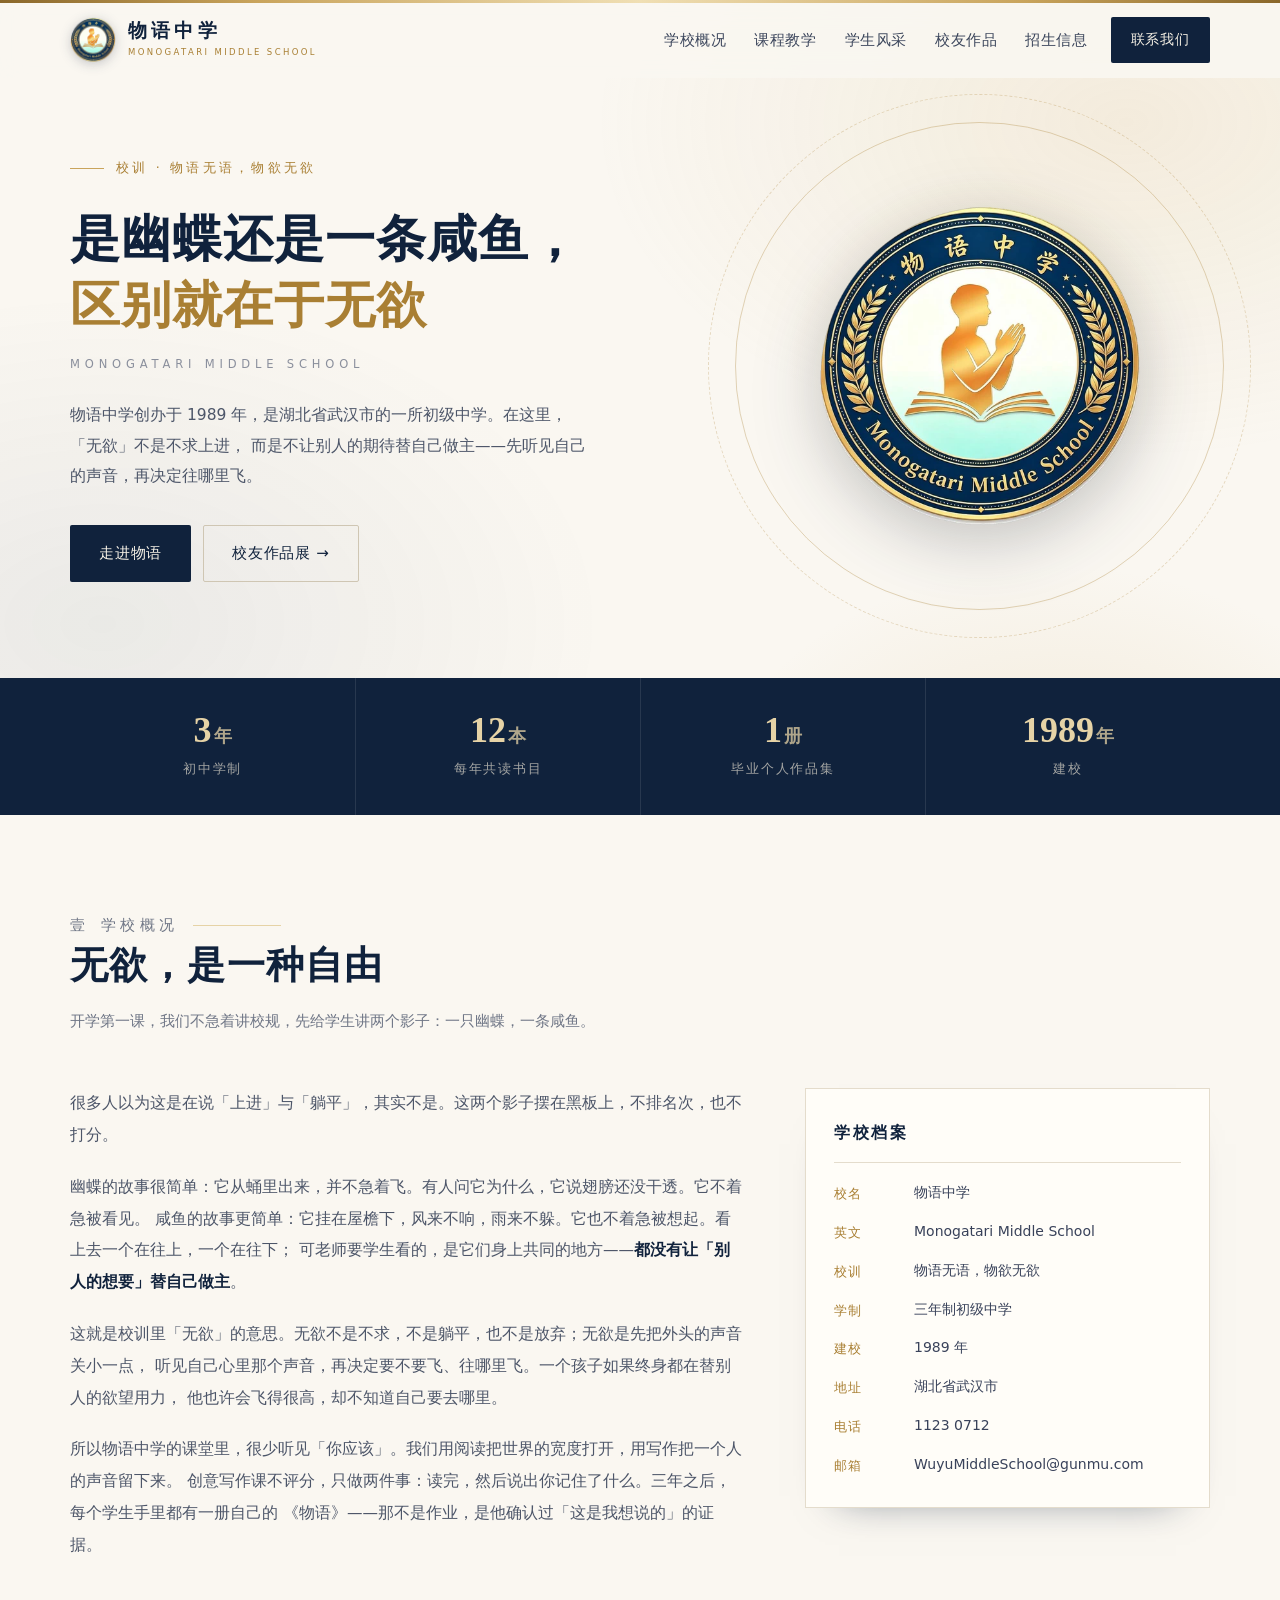
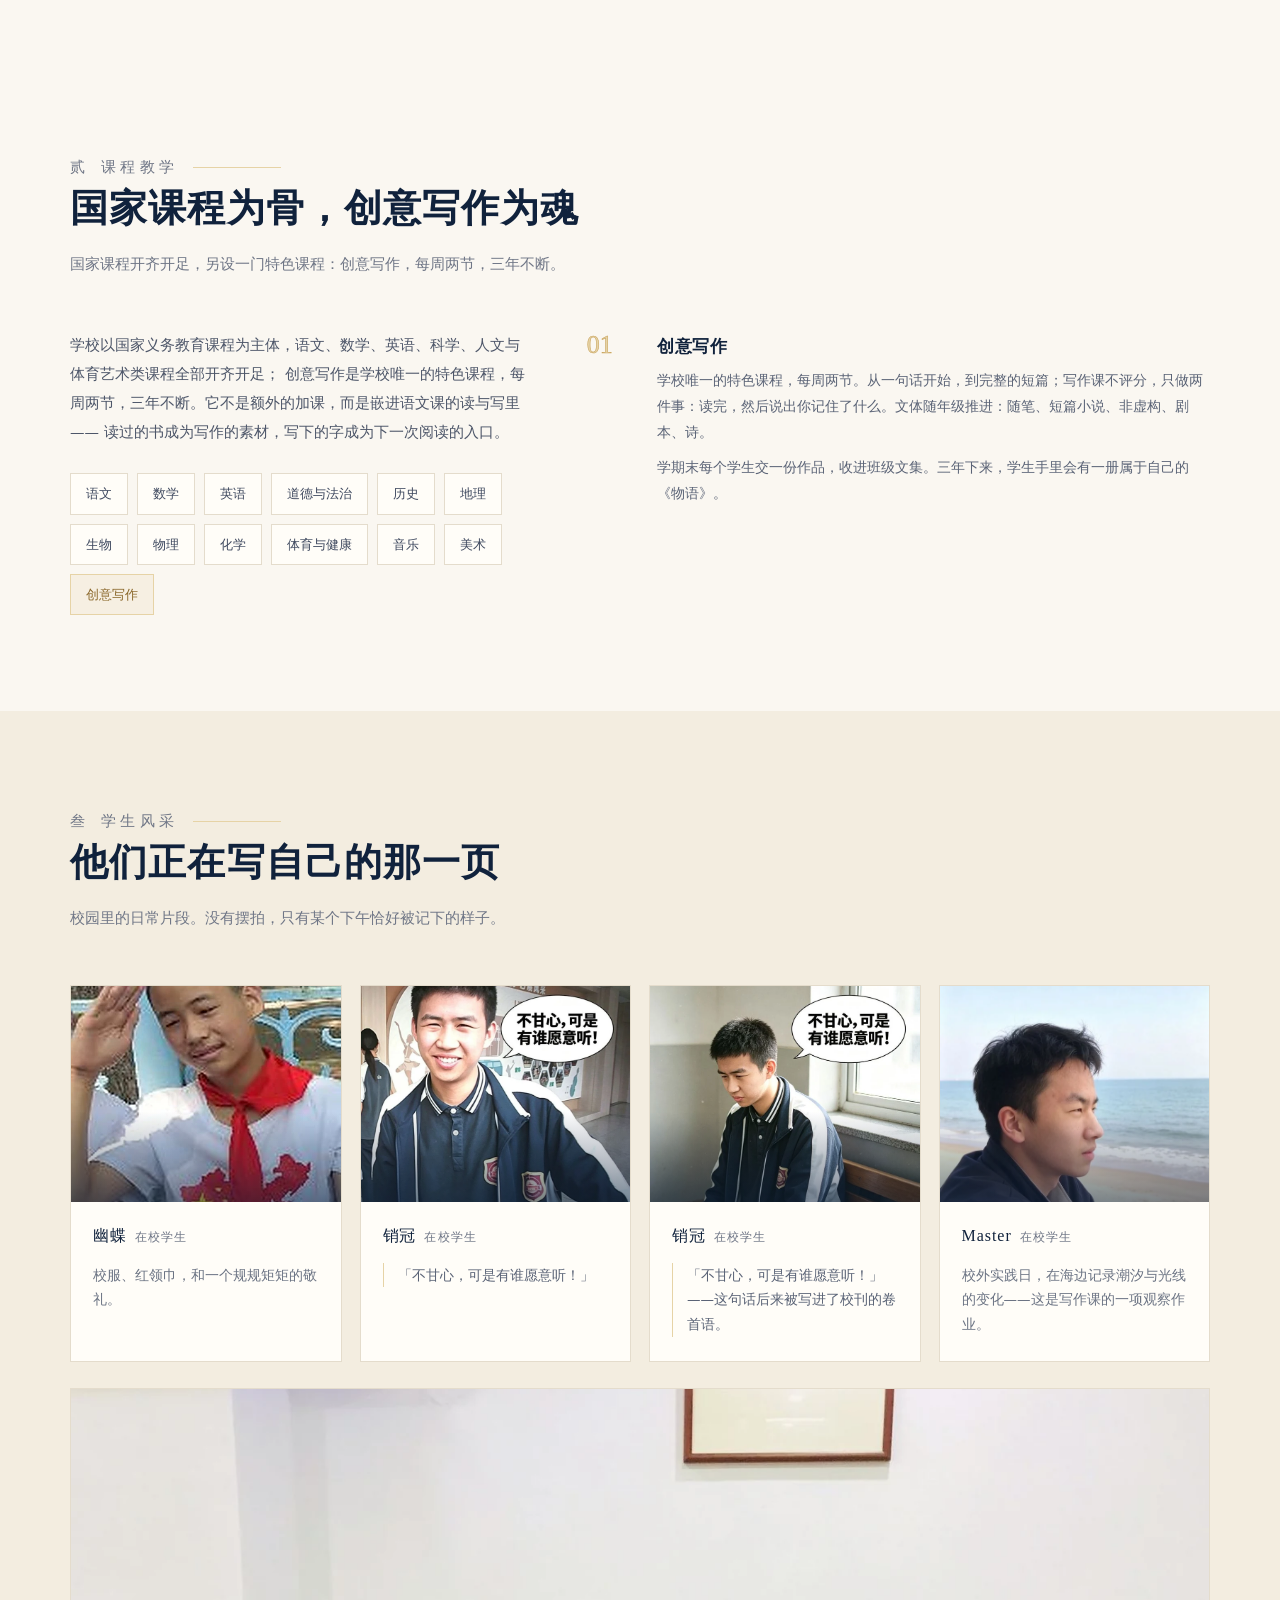
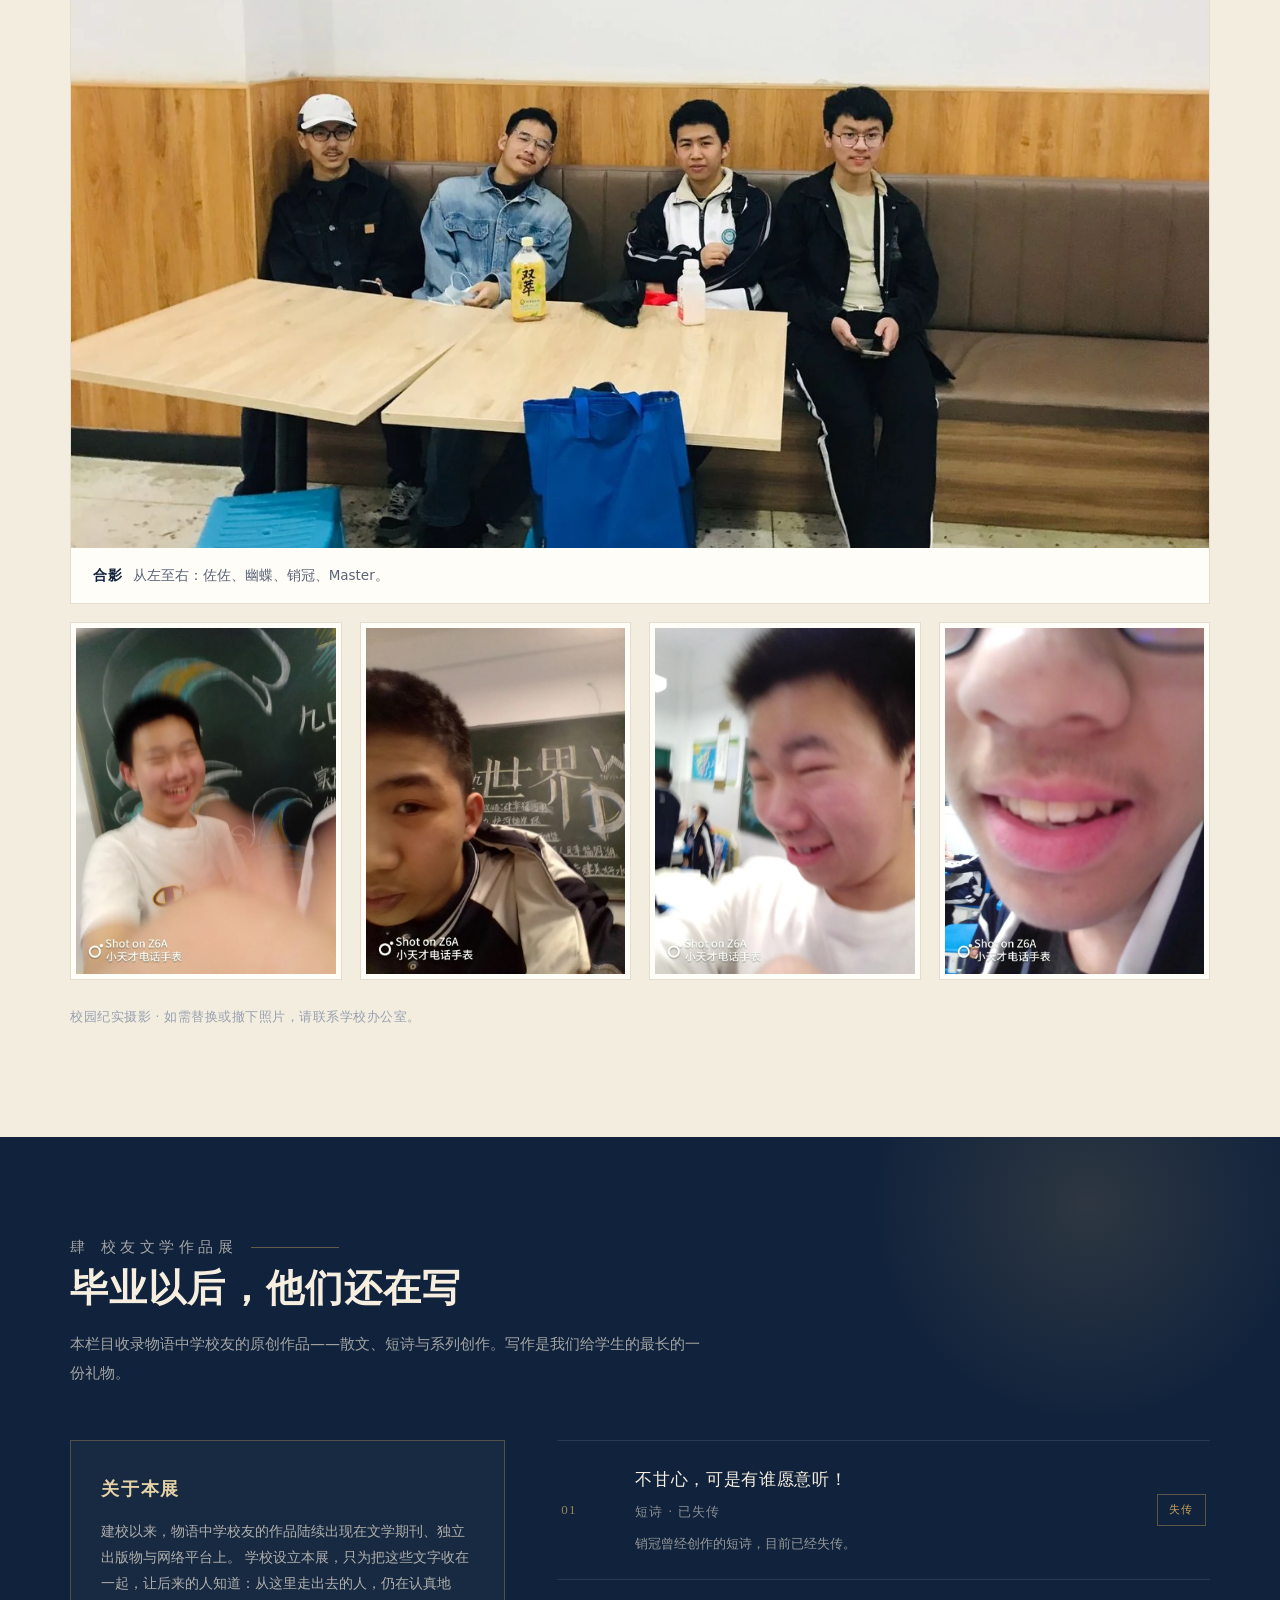
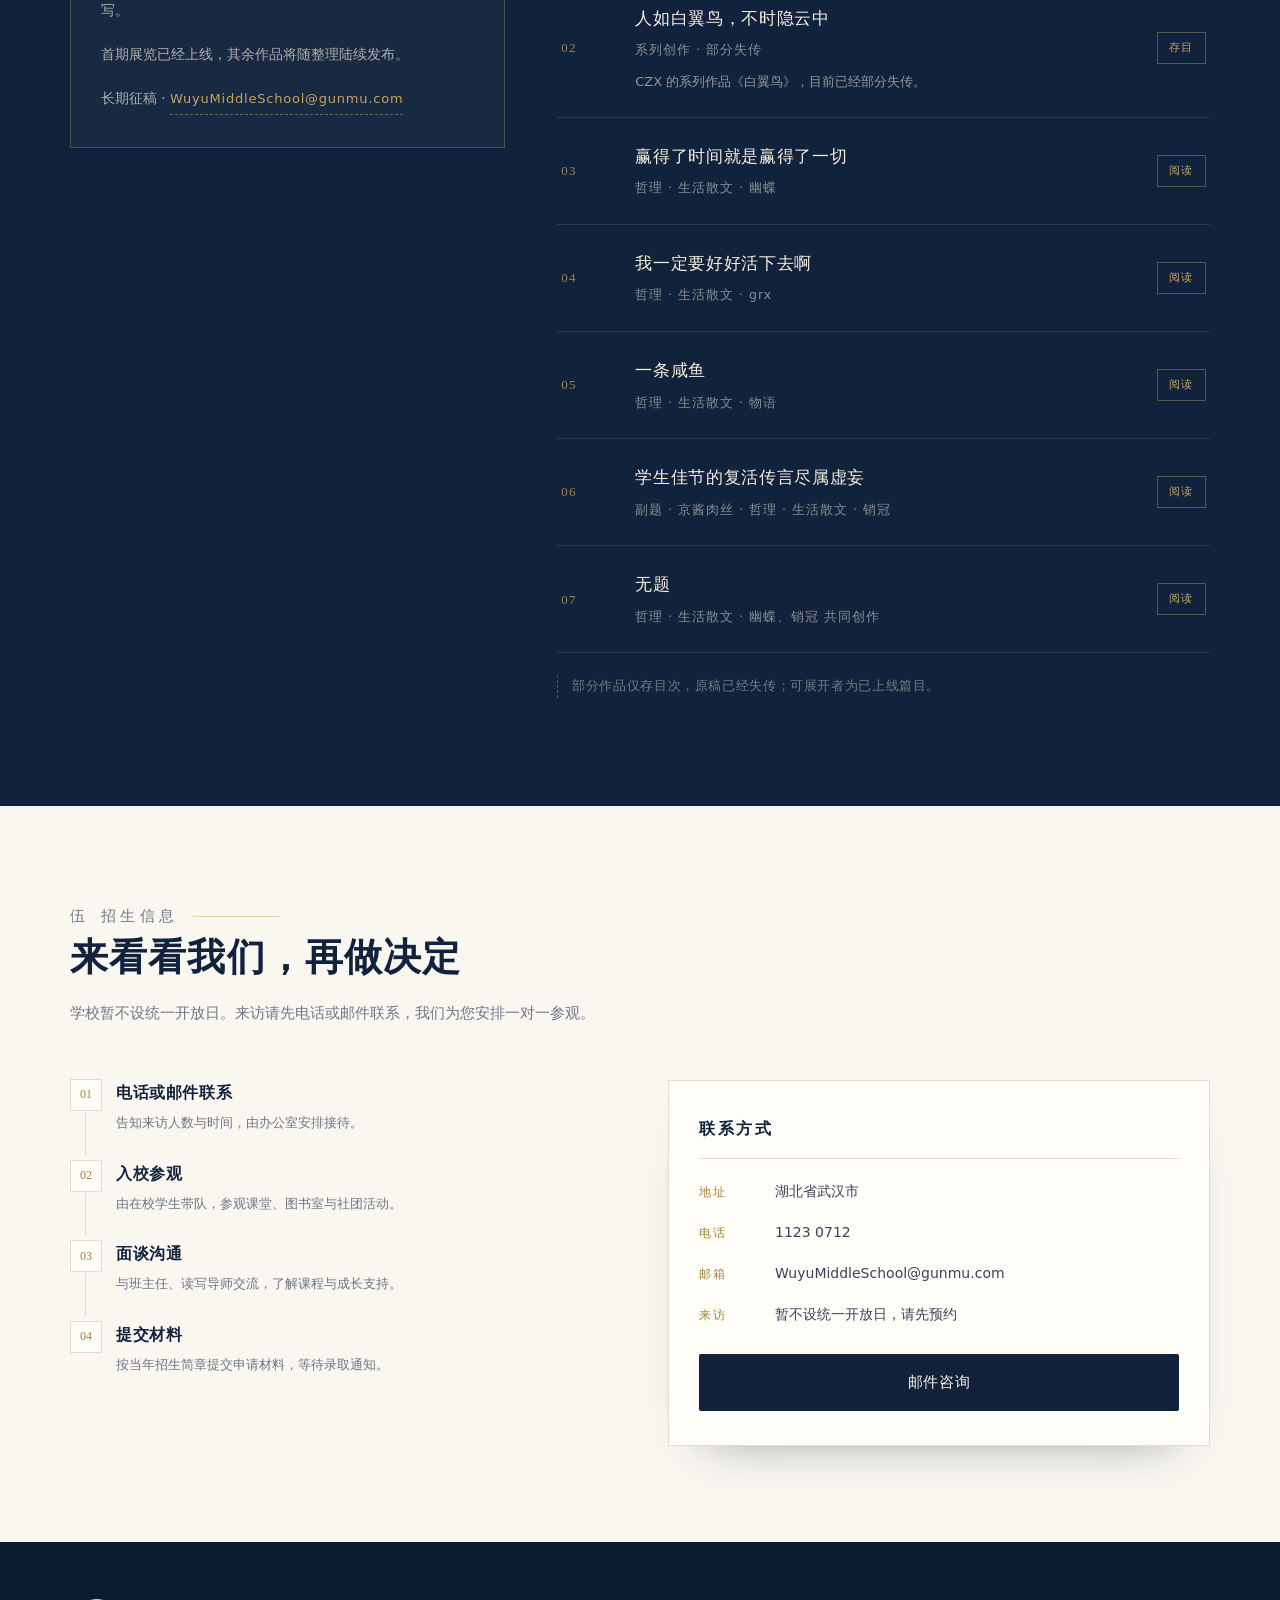
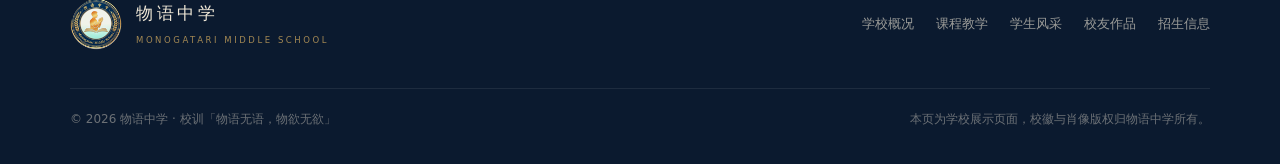
==== commit 2c9b4db4: "Add classroom gallery and optimize the static site" ====
--- a/index.html
+++ b/index.html
@@ -6,360 +6,8 @@
 <title>物语中学 · Monogatari Middle School</title>
 <meta name="robots" content="noindex, nofollow, noarchive">
 <meta name="description" content="物语中学（Monogatari Middle School），创办于 1989 年，校训「物语无语，物欲无欲」，把阅读与写作放在育人的中心。">
-<link rel="icon" type="image/png" href="[data-uri]">
-<style>
-  :root{
-    --paper:#faf7f1;
-    --paper-2:#f3ede0;
-    --card:#fffdf8;
-    --navy:#10223c;
-    --navy-2:#1c3557;
-    --gold:#a97f33;
-    --gold-2:#c9a45c;
-    --gold-3:#e6d3a6;
-    --ink:#1b2333;
-    --muted:#6f7686;
-    --line:#e4dccc;
-    --maxw:1140px;
-    --serif:"Noto Serif SC","Source Han Serif SC","Songti SC","STSong",Georgia,serif;
-    --sans:"PingFang SC","Hiragino Sans GB","Microsoft YaHei",system-ui,-apple-system,"Segoe UI",sans-serif;
-  }
-  *{box-sizing:border-box}
-  html{scroll-behavior:smooth}
-  body{
-    margin:0;background:var(--paper);color:var(--ink);
-    font:400 16px/1.8 var(--sans);
-    -webkit-font-smoothing:antialiased;overflow-x:hidden;
-  }
-  a{color:inherit;text-decoration:none}
-  img{max-width:100%;display:block}
-  ::selection{background:rgba(201,164,92,.32)}
-  :focus-visible{outline:2px solid var(--gold);outline-offset:3px}
-
-  .wrap{width:min(100% - 40px,var(--maxw));margin-inline:auto}
-  .serif{font-family:var(--serif)}
-
-  /* ===== 顶部金线 ===== */
-  .goldbar{position:fixed;top:0;left:0;right:0;height:3px;z-index:80;
-    background:linear-gradient(90deg,#8a672a,#c9a45c 20%,#f0dfb4 50%,#c9a45c 80%,#8a672a)}
-
-  /* ===== 导航 ===== */
-  .nav{
-    position:fixed;top:3px;left:0;right:0;z-index:70;
-    background:rgba(250,247,241,.86);
-    backdrop-filter:blur(12px) saturate(1.2);-webkit-backdrop-filter:blur(12px) saturate(1.2);
-    border-bottom:1px solid transparent;
-    transition:border-color .3s,box-shadow .3s;
-  }
-  .nav.solid{border-bottom-color:var(--line);box-shadow:0 6px 24px -18px rgba(16,34,60,.5)}
-  .nav-in{display:flex;align-items:center;justify-content:space-between;gap:16px;height:74px}
-  .brand{display:flex;align-items:center;gap:12px;min-width:0}
-  .brand img{width:46px;height:46px;flex:none;filter:drop-shadow(0 2px 6px rgba(16,34,60,.22))}
-  .brand .cn{display:block;font-family:var(--serif);font-weight:700;font-size:19px;letter-spacing:.22em;color:var(--navy);line-height:1.25}
-  .brand .en{display:block;font-size:8.5px;letter-spacing:.28em;text-transform:uppercase;color:var(--gold);margin-top:2px}
-  .links{display:flex;gap:2px;align-items:center}
-  .links a{
-    position:relative;padding:9px 13px;font-size:14.5px;color:#3c465c;letter-spacing:.04em;
-    transition:color .2s;
-  }
-  .links a::after{
-    content:"";position:absolute;left:13px;right:13px;bottom:4px;height:1px;
-    background:var(--gold);transform:scaleX(0);transform-origin:left;transition:transform .3s;
-  }
-  .links a:hover{color:var(--navy)}
-  .links a:hover::after{transform:scaleX(1)}
-  .links a.nav-cta{
-    padding:10px 20px;margin-left:8px;border-radius:2px;font-size:14px;letter-spacing:.06em;
-    background:var(--navy);color:#f7f2e6;transition:background .25s,transform .2s,color .25s;white-space:nowrap;
-  }
-  .links a.nav-cta::after{display:none}
-  .links a.nav-cta:hover{background:var(--gold);color:#fff;transform:translateY(-1px)}
-  .nav-cta{
-    padding:10px 20px;margin-left:8px;border-radius:2px;font-size:14px;letter-spacing:.06em;
-    background:var(--navy);color:#f7f2e6;white-space:nowrap;
-  }
-  .burger{display:none;width:42px;height:42px;border:1px solid var(--line);background:transparent;
-    align-items:center;justify-content:center;cursor:pointer;color:var(--navy)}
-  .burger span{width:17px;height:1.5px;background:currentColor;position:relative;display:block}
-  .burger span::before,.burger span::after{content:"";position:absolute;left:0;width:17px;height:1.5px;background:currentColor}
-  .burger span::before{top:-5px}.burger span::after{top:5px}
-
-  .drawer{display:none;position:fixed;inset:0;z-index:69;background:var(--paper);
-    padding:96px 26px 40px;flex-direction:column}
-  .drawer.open{display:flex}
-  .drawer a{padding:16px 4px;font-family:var(--serif);font-size:19px;color:var(--navy);
-    border-bottom:1px solid var(--line)}
-
-  /* ===== 首屏 ===== */
-  .hero{position:relative;padding:150px 0 96px;overflow:hidden;
-    background:
-      radial-gradient(760px 480px at 88% 18%,rgba(201,164,92,.14),transparent 70%),
-      radial-gradient(700px 460px at 8% 92%,rgba(28,53,87,.07),transparent 72%),
-      var(--paper);
-  }
-  .hero::before{
-    content:"";position:absolute;inset:auto -10% -60% 55%;height:520px;
-    background:radial-gradient(closest-side,rgba(201,164,92,.18),transparent);
-    pointer-events:none;
-  }
-  .hero-grid{position:relative;display:grid;grid-template-columns:1.15fr .85fr;gap:56px;align-items:center}
-  .creed{
-    display:inline-flex;align-items:center;gap:12px;margin:0 0 26px;
-    font-size:12.5px;letter-spacing:.26em;color:var(--gold);text-transform:uppercase;
-  }
-  .creed::before{content:"";width:34px;height:1px;background:var(--gold-2)}
-  h1{
-    font-family:var(--serif);font-weight:700;margin:0;
-    font-size:clamp(27px,4.6vw,50px);line-height:1.32;letter-spacing:.02em;color:var(--navy);
-  }
-  h1 .gold{color:var(--gold)}
-  .h1-en{
-    margin:16px 0 0;font-size:11.5px;letter-spacing:.42em;text-transform:uppercase;color:#8a8f9c;
-  }
-  .hero p.lede{
-    margin:26px 0 0;max-width:34em;color:#4d5669;font-size:15.5px;line-height:1.95;
-  }
-  .hero .btns{display:flex;gap:12px;flex-wrap:wrap;margin-top:34px}
-  .btn{display:inline-flex;align-items:center;gap:9px;padding:14px 28px;border-radius:2px;
-    font-size:15px;letter-spacing:.05em;transition:all .25s;border:1px solid transparent}
-  .btn-primary{background:var(--navy);color:#f9f4e8}
-  .btn-primary:hover{background:var(--gold);transform:translateY(-2px);box-shadow:0 14px 28px -16px rgba(169,127,51,.9)}
-  .btn-line{border-color:#cfc6b3;color:var(--navy);background:transparent}
-  .btn-line:hover{border-color:var(--gold);color:var(--gold);background:rgba(201,164,92,.06)}
-
-  .crest{position:relative;display:flex;justify-content:center;align-items:center}
-  .crest .halo{
-    position:absolute;width:116%;aspect-ratio:1;border-radius:50%;
-    background:radial-gradient(closest-side,rgba(201,164,92,.22),rgba(201,164,92,0) 72%);
-  }
-  .crest .ring{position:absolute;width:106%;aspect-ratio:1;border-radius:50%;border:1px solid rgba(169,127,51,.32)}
-  .crest .ring.dash{width:118%;border-style:dashed;border-color:rgba(169,127,51,.26);animation:spin 90s linear infinite}
-  .crest img{position:relative;width:min(100%,330px);filter:drop-shadow(0 18px 34px rgba(16,34,60,.22))}
-  @keyframes spin{to{transform:rotate(360deg)}}
-
-  /* ===== 数字带 ===== */
-  .stats{background:var(--navy);color:#f0e8d7;padding:0}
-  .stats-in{display:grid;grid-template-columns:repeat(4,1fr)}
-  .stat{padding:34px 20px;text-align:center;border-left:1px solid rgba(255,255,255,.10)}
-  .stat:first-child{border-left:0}
-  .stat b{display:block;font-family:var(--serif);font-size:clamp(26px,5.6vw,36px);line-height:1;color:var(--gold-3);font-variant-numeric:tabular-nums}
-  .stat b i{font-style:normal;font-size:.5em;margin-left:2px;color:rgba(230,211,166,.75)}
-  .stat span{display:block;margin-top:10px;font-size:12.5px;letter-spacing:.14em;color:rgba(240,232,215,.66)}
-
-  /* ===== 区块通用 ===== */
-  section{padding:96px 0}
-  .sec-head{max-width:640px;margin-bottom:52px}
-  .sec-no{
-    display:flex;align-items:center;gap:14px;margin:0 0 18px;
-    font-size:12px;letter-spacing:.3em;color:var(--gold);text-transform:uppercase;
-  }
-  .sec-no em{font-family:var(--serif);font-style:normal;font-size:15px;letter-spacing:.1em}
-  .sec-no::after{content:"";flex:1;max-width:88px;height:1px;background:var(--gold-3)}
-  h2{
-    font-family:var(--serif);font-weight:700;margin:0 0 16px;
-    font-size:clamp(26px,5.6vw,38px);line-height:1.35;letter-spacing:.03em;color:var(--navy);
-  }
-  .sec-head p{margin:0;color:var(--muted);font-size:15px;line-height:1.95}
-
-  /* ===== 学校概况 ===== */
-  .about-grid{display:grid;grid-template-columns:1.25fr .75fr;gap:60px;align-items:start}
-  .about-text p{color:#4d5669;font-size:15.5px;line-height:2.05;margin:0 0 20px}
-  .about-text p:last-child{margin-bottom:0}
-  .about-text strong{color:var(--navy);font-weight:600}
-  .fact-card{
-    background:var(--card);border:1px solid var(--line);padding:30px 28px;
-    box-shadow:0 22px 40px -34px rgba(16,34,60,.6);
-  }
-  .fact-card h3{margin:0 0 18px;font-family:var(--serif);font-size:16px;letter-spacing:.16em;color:var(--navy);
-    padding-bottom:14px;border-bottom:1px solid var(--line)}
-  .fact-list{list-style:none;margin:0;padding:0;display:grid;gap:15px}
-  .fact-list li{display:flex;gap:14px;font-size:14px;line-height:1.7;color:#4d5669}
-  .fact-list .k{flex:none;width:66px;color:var(--gold);font-size:12.5px;letter-spacing:.1em;padding-top:2px}
-  .fact-list .v{flex:1;color:#39425a}
-  .todo-dash{color:#9aa1ae;border-bottom:1px dashed #c9c2b5;padding:0 2px}
-
-  /* ===== 育人目标 ===== */
-  .goals{background:var(--paper-2)}
-  .goal-grid{display:grid;grid-template-columns:repeat(3,1fr);gap:0;border:1px solid var(--line);background:var(--card)}
-  .goal{padding:38px 30px;border-left:1px solid var(--line);transition:background .3s}
-  .goal:first-child{border-left:0}
-  .goal:hover{background:#fffefb}
-  .goal .no{font-family:var(--serif);font-size:13px;letter-spacing:.16em;color:var(--gold)}
-  .goal h3{
-    font-family:var(--serif);font-size:22px;margin:14px 0 12px;color:var(--navy);letter-spacing:.08em;
-  }
-  .goal h3 small{display:block;font-family:var(--sans);font-size:11px;letter-spacing:.26em;
-    color:#a2a7b3;font-weight:400;margin-top:6px;text-transform:uppercase}
-  .goal p{margin:0;font-size:14px;line-height:1.9;color:#5a6376}
-
-  /* ===== 课程 ===== */
-  .course-grid{display:grid;grid-template-columns:.85fr 1.15fr;gap:56px;align-items:start}
-  .course-note{font-size:14.5px;line-height:2;color:#4d5669;margin:0 0 26px}
-  .tag-list{display:flex;flex-wrap:wrap;gap:9px}
-  .tag-list span{
-    font-size:13px;padding:8px 15px;border:1px solid var(--line);color:#3f495f;background:var(--card);
-    transition:all .22s;
-  }
-  .tag-list span:hover{border-color:var(--gold-2);color:var(--gold);background:#fffdf6}
-  .tag-list span.gold{border-color:var(--gold-3);background:rgba(201,164,92,.10);color:#8a672a}
-  .modules{list-style:none;margin:0;padding:0;display:grid;gap:0}
-  .module{display:grid;grid-template-columns:52px 1fr;gap:18px;padding:24px 0;border-top:1px solid var(--line)}
-  .module:first-child{border-top:0;padding-top:0}
-  .module .n{font-family:var(--serif);font-size:26px;color:var(--gold-3);line-height:1.1;
-    -webkit-text-stroke:.6px var(--gold-2)}
-  .module h3{margin:0 0 6px;font-size:17px;color:var(--navy);letter-spacing:.05em}
-  .module p{margin:0;font-size:14px;line-height:1.85;color:#5a6376}
-
-  /* ===== 学生风采 ===== */
-  .students{background:var(--paper-2)}
-  .people{display:grid;grid-template-columns:repeat(4,1fr);gap:18px}
-  .person{background:var(--card);border:1px solid var(--line);overflow:hidden;
-    transition:transform .35s,box-shadow .35s}
-  .person:hover{transform:translateY(-6px);box-shadow:0 26px 46px -32px rgba(16,34,60,.55)}
-  .person .ph{position:relative;aspect-ratio:5/4;overflow:hidden;background:#e7e1d4}
-  .person .ph img{width:100%;height:100%;object-fit:cover;object-position:50% 12%;transition:transform .7s}
-  .person:hover .ph img{transform:scale(1.04)}
-  .person .ph::after{content:"";position:absolute;inset:0;
-    background:linear-gradient(180deg,transparent 58%,rgba(16,34,60,.55))}
-  .person .cap{position:relative;padding:20px 22px 24px}
-  .person .cap .who{font-family:var(--serif);font-size:16px;color:var(--navy);letter-spacing:.06em}
-  .person .cap .who small{font-family:var(--sans);font-size:11.5px;color:var(--muted);letter-spacing:.1em;margin-left:8px}
-  .person .cap .say{margin:12px 0 0;padding-left:14px;border-left:1px solid var(--gold-3);
-    font-size:13.5px;line-height:1.85;color:#5a6376}
-  .person .cap .plain{margin:12px 0 0;font-size:13.5px;line-height:1.85;color:#6c7484}
-  .group{margin:26px 0 0;border:1px solid var(--line);background:var(--card);overflow:hidden}
-  .group img{display:block;width:100%;aspect-ratio:3/2;object-fit:cover;object-position:50% 50%}
-  .group figcaption{display:flex;align-items:baseline;gap:10px;flex-wrap:wrap;padding:15px 22px;font-size:13.5px;color:#5a6376}
-  .group figcaption b{color:var(--navy);font-weight:600;letter-spacing:.06em;font-family:var(--serif)}
-  .photo-note{margin-top:26px;font-size:12.5px;color:#98a0ae;letter-spacing:.04em}
-
-  /* ===== 校友作品 ===== */
-  .alumni{background:var(--navy);color:#efe8d9;position:relative;overflow:clip}
-  .alumni::before{
-    content:"";position:absolute;inset:-20% -10% auto auto;width:640px;height:640px;
-    background:radial-gradient(closest-side,rgba(201,164,92,.16),transparent 70%);pointer-events:none;
-  }
-  .alumni .wrap{position:relative}
-  .alumni h2{color:#f6efdf}
-  .alumni .sec-no{color:var(--gold-2)}
-  .alumni .sec-no::after{background:rgba(201,164,92,.45)}
-  .alumni .sec-head p{color:rgba(239,232,217,.66)}
-  .exhibit{display:grid;grid-template-columns:.8fr 1.2fr;gap:52px}
-  .exhibit-card{border:1px solid rgba(201,164,92,.32);padding:32px 30px;background:rgba(255,255,255,.035);align-self:start;position:sticky;top:96px}
-  .exhibit-card h3{font-family:var(--serif);margin:0 0 12px;font-size:18px;color:var(--gold-3);letter-spacing:.1em}
-  .exhibit-card p{margin:0 0 18px;font-size:13.5px;line-height:1.95;color:rgba(239,232,217,.7)}
-  .exhibit-card p:last-child{margin-bottom:0}
-  .exhibit-card .mail{font-size:13px;letter-spacing:.06em;color:var(--gold-2);
-    border-bottom:1px dashed rgba(201,164,92,.5);display:inline-block;padding-bottom:2px}
-  .works{list-style:none;margin:0;padding:0;display:grid;gap:0}
-  .work-item{border-top:1px solid rgba(255,255,255,.1)}
-  .work-item:last-child{border-bottom:1px solid rgba(255,255,255,.1)}
-  .work{
-    display:grid;grid-template-columns:54px 1fr auto;gap:20px;align-items:center;
-    width:100%;padding:24px 4px;background:none;border:0;color:inherit;font:inherit;
-    text-align:left;cursor:pointer;transition:background .25s;
-  }
-  .work[data-state="empty"]{cursor:default}
-  .work:not([data-state="empty"]):hover{background:rgba(255,255,255,.045)}
-  .work .idx{font-family:var(--serif);font-size:13px;letter-spacing:.1em;color:rgba(201,164,92,.75)}
-  .wt{display:block;min-width:0}
-  .work .t{display:block;font-family:var(--serif);font-size:17px;color:#f6efdf;letter-spacing:.04em;margin:0 0 5px}
-  .work .desc{display:block;margin-top:9px;font-size:13px;line-height:1.7;color:rgba(239,232,217,.6);max-width:46ch}
-  .work .meta{display:block;font-size:12.5px;color:rgba(239,232,217,.55);letter-spacing:.08em}
-  .work .badge{
-    font-size:11px;letter-spacing:.14em;padding:5px 11px;border:1px solid rgba(201,164,92,.4);
-    color:var(--gold-2);white-space:nowrap;transition:all .25s;
-  }
-  .work[aria-expanded="true"] .badge{background:var(--gold-2);border-color:var(--gold-2);color:#0b1a2f}
-  .work-body{display:grid;grid-template-rows:0fr;transition:grid-template-rows .45s cubic-bezier(.2,.7,.3,1)}
-  .work-body.open{grid-template-rows:1fr}
-  .work-body > .inner{overflow:hidden}
-  .prose{padding:4px 30px 30px 74px;font-size:14.5px;line-height:2;color:rgba(239,232,217,.8);max-width:64ch}
-  .prose p{margin:0 0 14px}
-  .prose p:last-child{margin-bottom:0}
-  .prose .sig{color:var(--gold-2);font-size:12.5px;letter-spacing:.12em}
-  .works-empty{
-    margin-top:22px;font-size:12.5px;color:rgba(239,232,217,.45);letter-spacing:.05em;
-    border-left:1px dashed rgba(201,164,92,.4);padding-left:14px;
-  }
-
-  /* ===== 招生 ===== */
-  .admit-grid{display:grid;grid-template-columns:1fr 1fr;gap:56px;align-items:start}
-  .flow{list-style:none;margin:0;padding:0;counter-reset:s}
-  .flow li{counter-increment:s;position:relative;padding:0 0 26px 46px}
-  .flow li:last-child{padding-bottom:0}
-  .flow li::before{
-    content:counter(s,decimal-leading-zero);position:absolute;left:0;top:-1px;
-    font-family:var(--serif);font-size:12px;color:var(--gold);
-    width:30px;height:30px;border:1px solid var(--line);background:var(--card);
-    display:grid;place-items:center;
-  }
-  .flow li::after{content:"";position:absolute;left:15px;top:32px;bottom:6px;width:1px;background:var(--line)}
-  .flow li:last-child::after{display:none}
-  .flow b{display:block;font-size:15.5px;color:var(--navy);margin-bottom:4px;letter-spacing:.04em}
-  .flow small{color:#6c7484;font-size:13px;line-height:1.75;display:block}
-  .info-card{background:var(--card);border:1px solid var(--line);padding:34px 30px;
-    box-shadow:0 26px 50px -40px rgba(16,34,60,.6)}
-  .info-card h3{font-family:var(--serif);margin:0 0 20px;font-size:16px;letter-spacing:.16em;color:var(--navy);
-    padding-bottom:14px;border-bottom:1px solid var(--line)}
-  .info-list{list-style:none;margin:0 0 26px;padding:0;display:grid;gap:16px}
-  .info-list li{display:flex;gap:14px;font-size:14px;align-items:baseline}
-  .info-list .k{flex:none;width:62px;font-size:12px;letter-spacing:.14em;color:var(--gold)}
-  .info-list .v{color:#39425a}
-
-  /* ===== 页脚 ===== */
-  footer{background:#0b1a2f;color:rgba(240,232,215,.62);padding:56px 0 34px;font-size:13px}
-  .foot-top{display:flex;justify-content:space-between;gap:34px;flex-wrap:wrap;align-items:center}
-  .foot-brand{display:flex;align-items:center;gap:14px}
-  .foot-brand img{width:52px;height:52px;opacity:.95}
-  .foot-brand .cn{font-family:var(--serif);font-size:17px;letter-spacing:.22em;color:#f0e8d7;display:block}
-  .foot-brand .en{font-size:8.5px;letter-spacing:.3em;text-transform:uppercase;color:rgba(201,164,92,.8);display:block;margin-top:3px}
-  .foot-links{display:flex;gap:22px;flex-wrap:wrap}
-  .foot-links a:hover{color:var(--gold-2)}
-  .foot-bot{margin-top:38px;padding-top:20px;border-top:1px solid rgba(255,255,255,.08);
-    display:flex;justify-content:space-between;gap:14px;flex-wrap:wrap;font-size:12px;color:rgba(240,232,215,.42)}
-
-  /* ===== 动效 ===== */
-  .rv{opacity:0;transform:translateY(22px);transition:opacity .8s ease,transform .8s cubic-bezier(.2,.7,.3,1)}
-  .rv.in{opacity:1;transform:none}
-
-  /* ===== 响应式 ===== */
-  @media (max-width:1180px){
-    .people{grid-template-columns:repeat(2,1fr)}
-  }
-  @media (max-width:940px){
-    .exhibit-card{position:static;top:auto}
-    .hero-grid,.about-grid,.course-grid,.exhibit,.admit-grid{grid-template-columns:1fr;gap:44px}
-    .crest{order:-1}
-    .crest img{width:min(72%,250px)}
-    .links,.nav-cta{display:none}
-    .burger{display:flex}
-    .goal-grid{grid-template-columns:1fr}
-    .goal{border-left:0;border-top:1px solid var(--line)}
-    .goal:first-child{border-top:0}
-    .people{grid-template-columns:1fr;gap:18px}
-    .person .ph{aspect-ratio:16/11;}
-    section{padding:72px 0}
-  }
-  @media (max-width:600px){
-    .prose{padding:2px 2px 24px 4px;font-size:15px}
-    .hero{padding:120px 0 64px}
-    .stats-in{grid-template-columns:repeat(2,1fr)}
-    .stat:nth-child(3){border-left:0}
-    .stat:nth-child(1),.stat:nth-child(2){border-bottom:1px solid rgba(255,255,255,.1)}
-    .nav-in{height:64px}
-    .brand img{width:40px;height:40px}
-    .brand .cn{font-size:17px;letter-spacing:.18em}
-    .work{grid-template-columns:36px 1fr;gap:14px;row-gap:8px}
-    .work .badge{grid-column:2;justify-self:start}
-    .about-grid{gap:32px}
-  }
-  @media (prefers-reduced-motion:reduce){
-    *{animation:none!important;transition:none!important}
-    html{scroll-behavior:auto}
-    .rv{opacity:1;transform:none}
-  }
-</style>
+<link rel="icon" type="image/png" href="./assets/images/school-icon.png">
+<link rel="stylesheet" href="./assets/site.css">
 </head>
 <body>
 <div class="goldbar"></div>
@@ -368,7 +16,7 @@
 <header class="nav" id="nav">
   <div class="wrap nav-in">
     <a class="brand" href="#top" aria-label="物语中学首页">
-      <img src="[data-uri]" alt="物语中学校徽" width="46" height="46">
+      <img src="./assets/images/school-icon.png" alt="物语中学校徽" width="46" height="46">
       <span>
         <span class="cn">物语中学</span>
         <span class="en">Monogatari Middle School</span>
@@ -382,17 +30,17 @@
       <a href="#admit">招生信息</a>
       <a class="nav-cta" href="#admit">联系我们</a>
     </nav>
-    <button class="burger" id="burger" aria-label="打开菜单" aria-expanded="false" aria-controls="drawer"><span></span></button>
+    <button class="burger" id="burger" type="button" aria-label="打开菜单" aria-expanded="false" aria-controls="drawer"><span></span></button>
   </div>
 </header>
 
-<div class="drawer" id="drawer">
+<nav class="drawer" id="drawer" aria-label="主导航">
   <a href="#about">学校概况</a>
   <a href="#courses">课程教学</a>
   <a href="#students">学生风采</a>
   <a href="#alumni">校友作品</a>
   <a href="#admit">招生信息</a>
-</div>
+</nav>
 
 <!-- ===== 首屏 ===== -->
 <section class="hero" id="top">
@@ -414,7 +62,7 @@
       <div class="halo"></div>
       <div class="ring"></div>
       <div class="ring dash"></div>
-      <img src="[data-uri]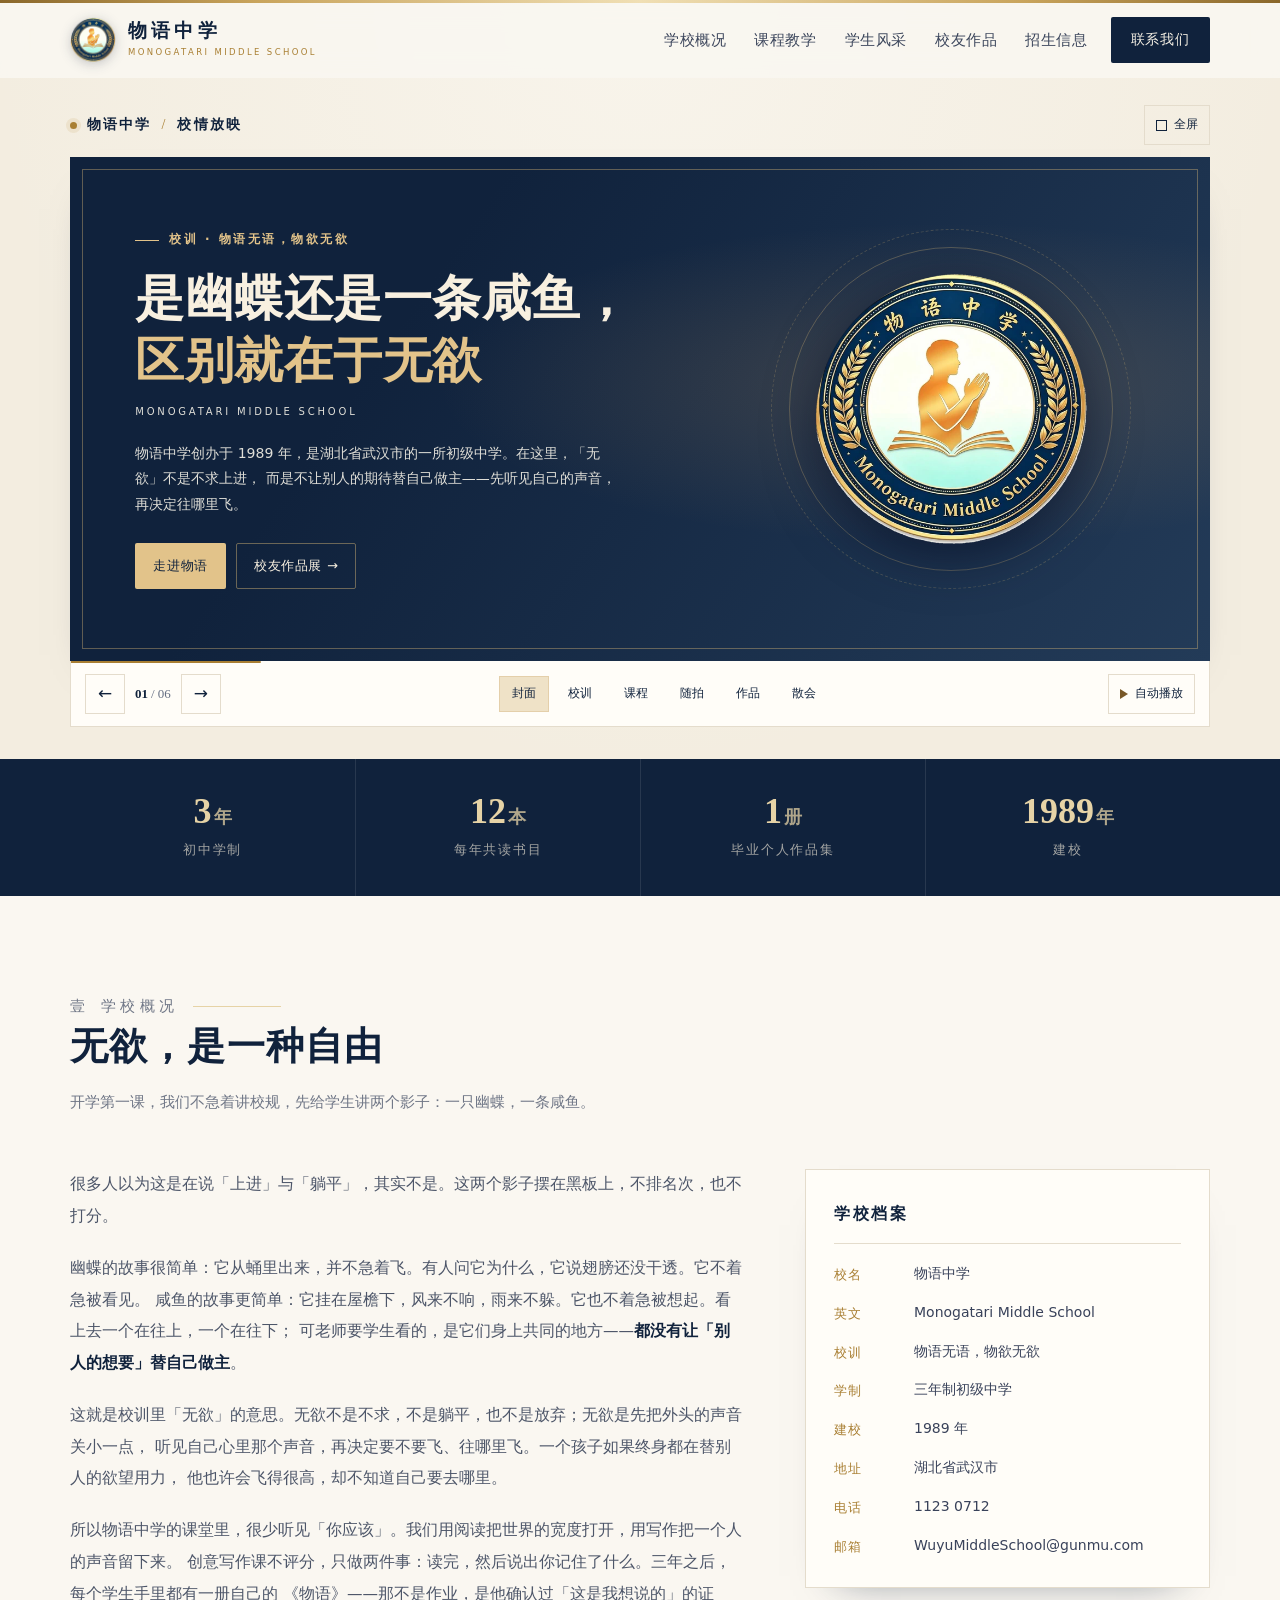
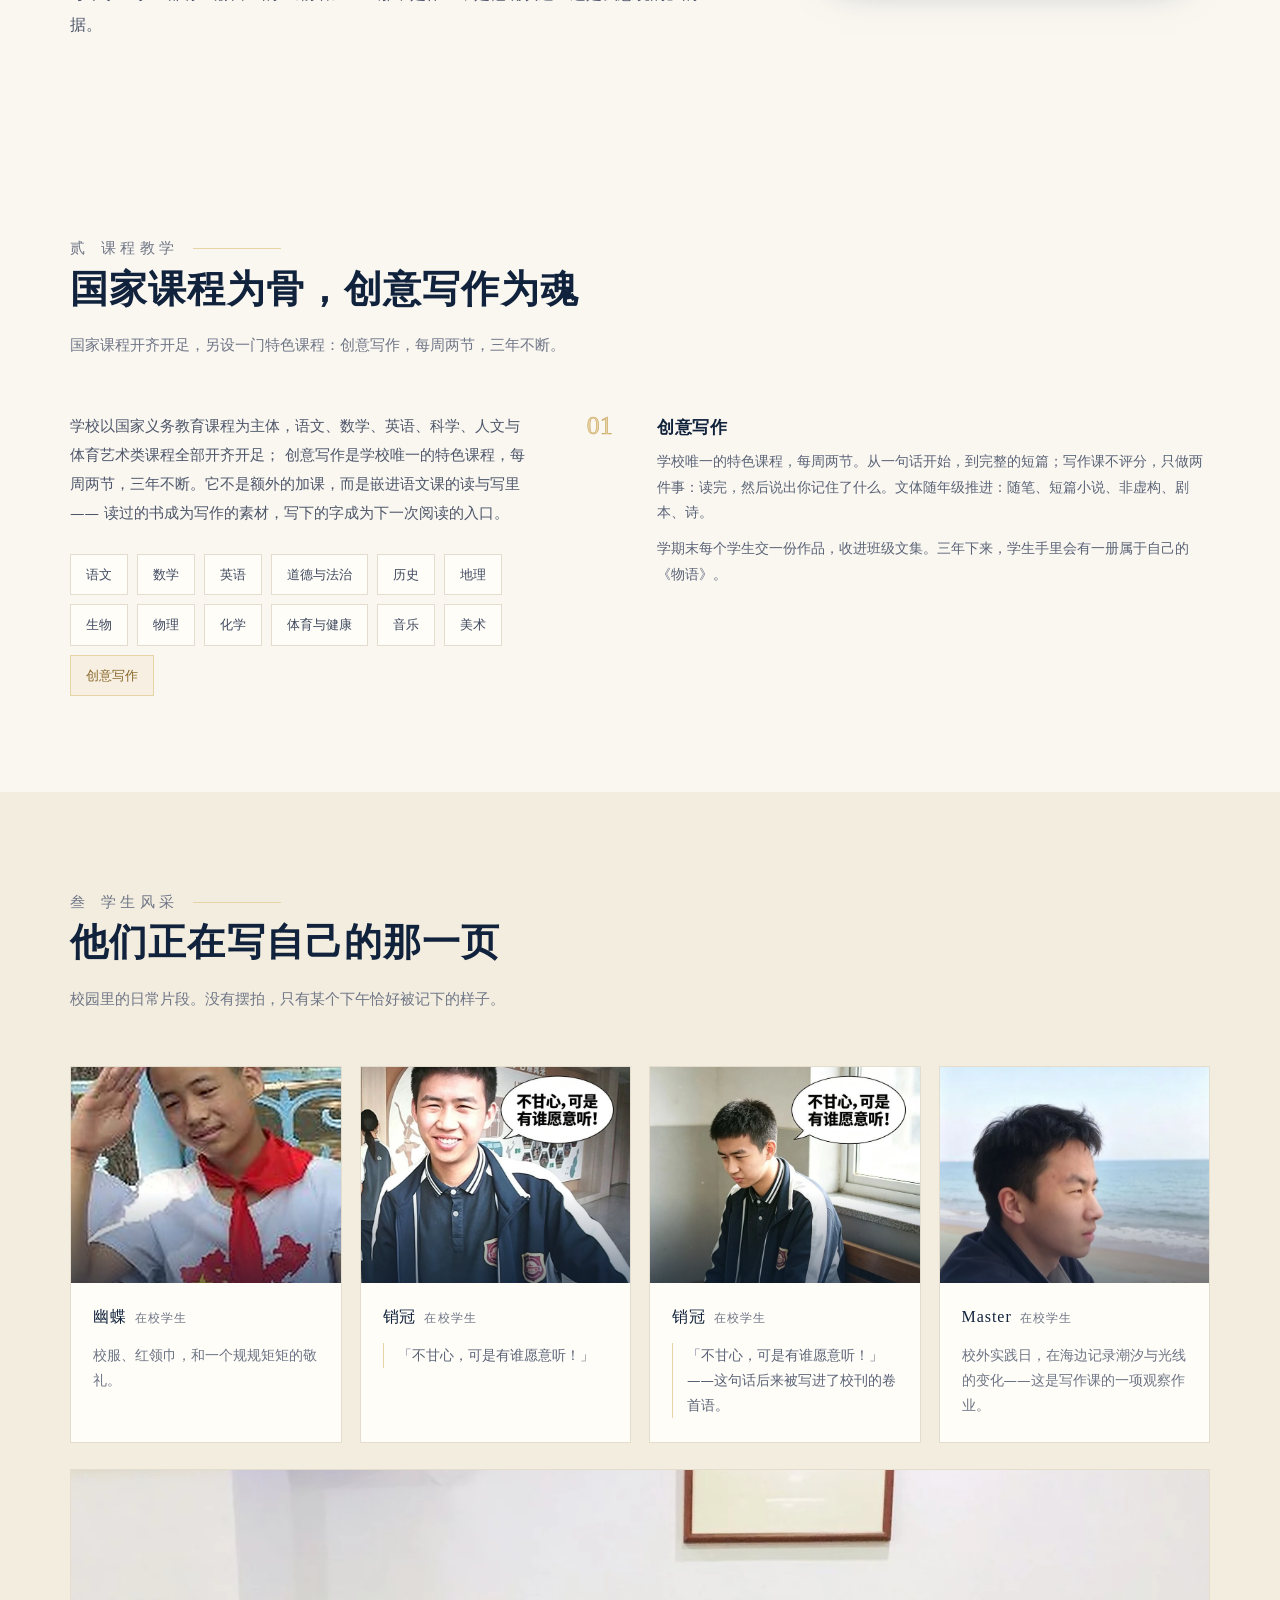
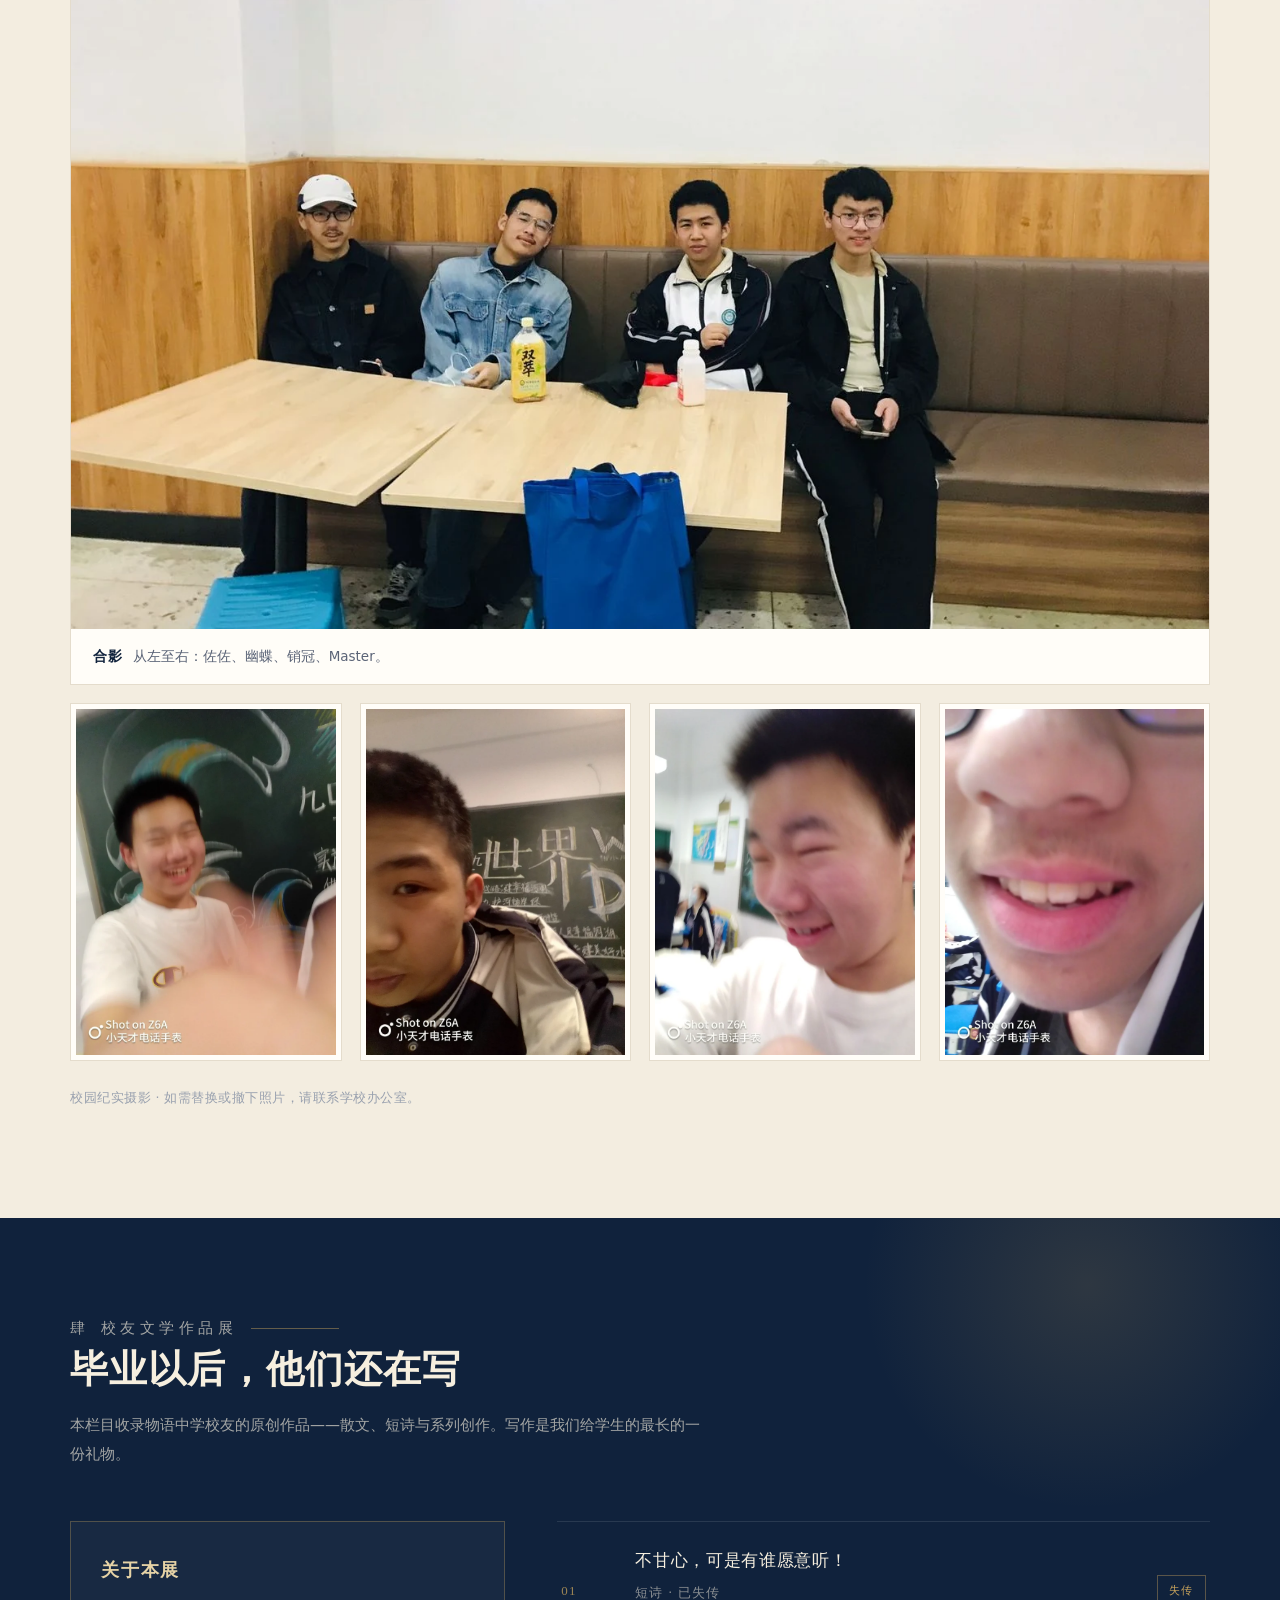
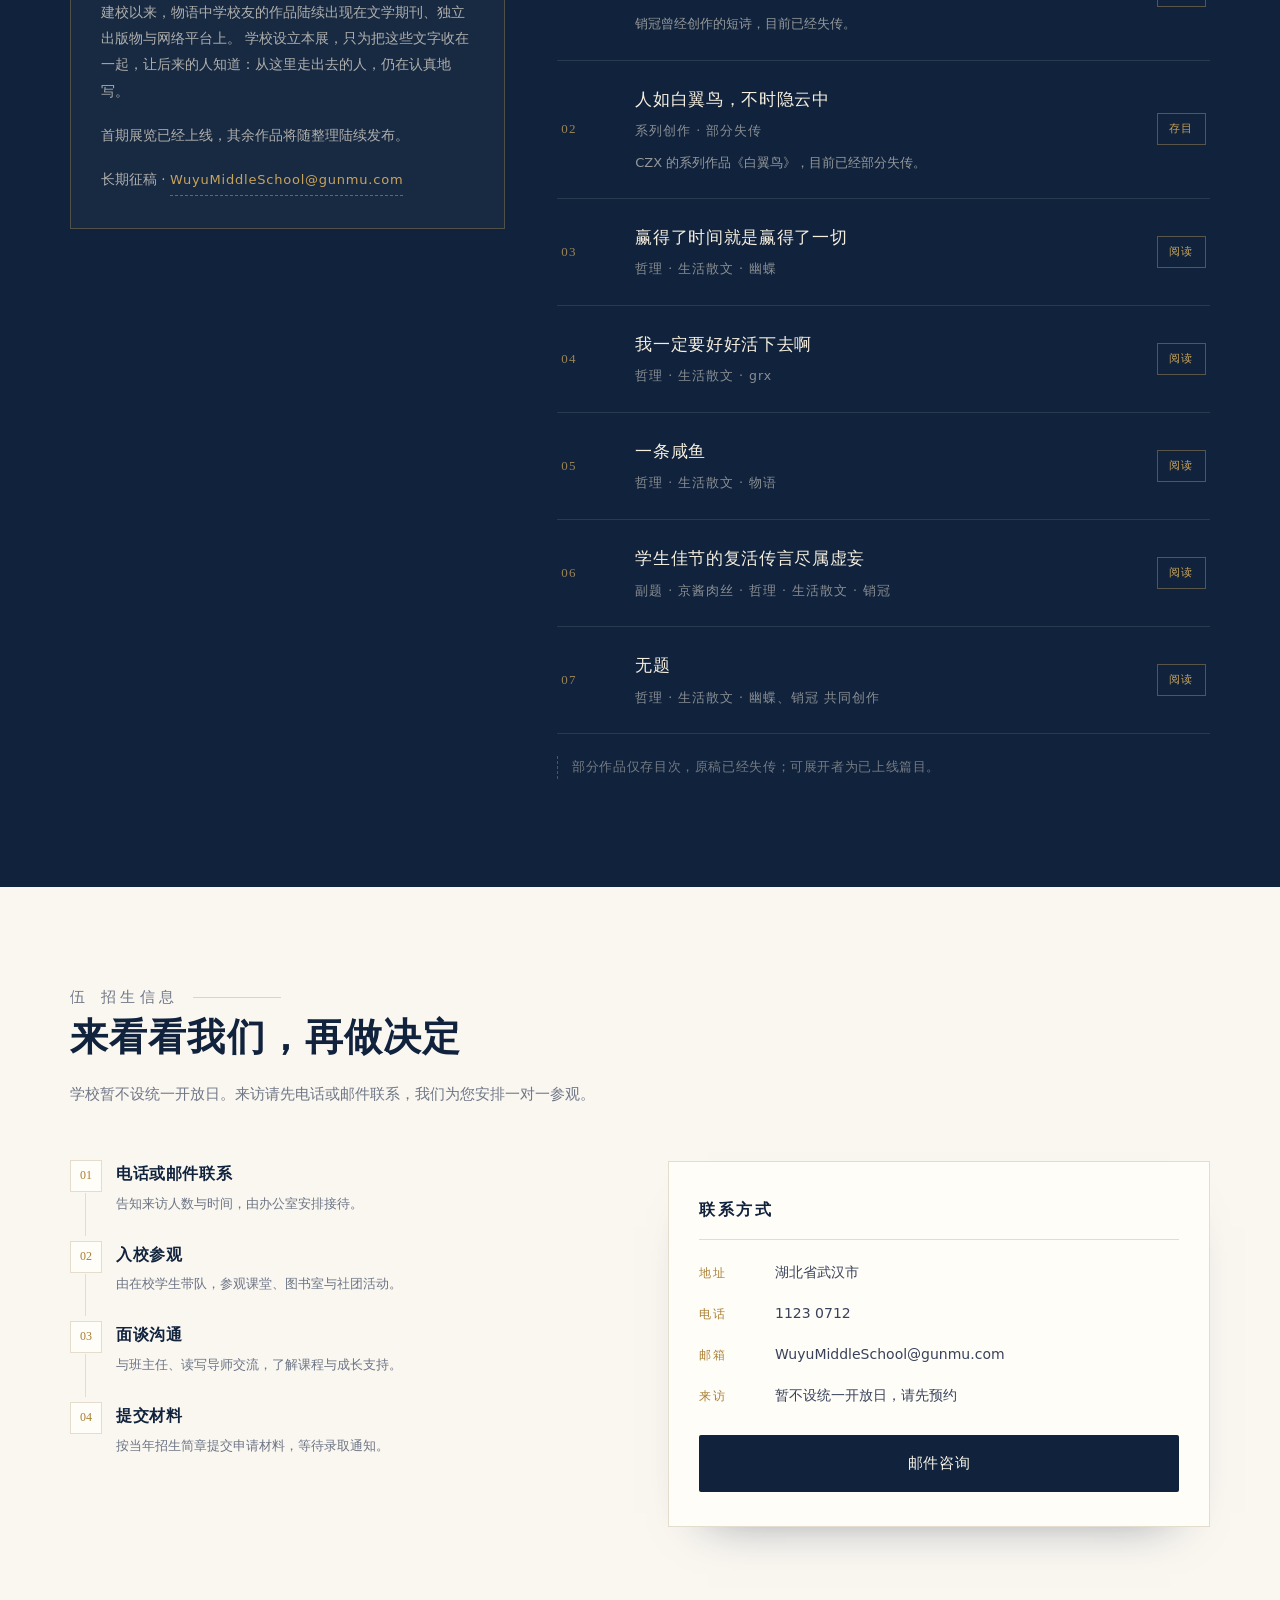
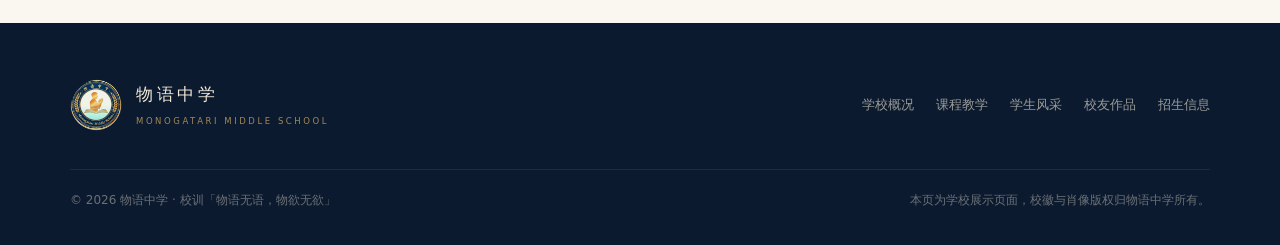
==== commit b5970609: "Turn the homepage into a six-slide campus presentation" ====
--- a/index.html
+++ b/index.html
@@ -8,6 +8,7 @@
 <meta name="description" content="物语中学（Monogatari Middle School），创办于 1989 年，校训「物语无语，物欲无欲」，把阅读与写作放在育人的中心。">
 <link rel="icon" type="image/png" href="./assets/images/school-icon.png">
 <link rel="stylesheet" href="./assets/site.css">
+<link rel="stylesheet" href="./assets/presentation.css">
 </head>
 <body>
 <div class="goldbar"></div>
@@ -42,28 +43,132 @@
   <a href="#admit">招生信息</a>
 </nav>
 
-<!-- ===== 首屏 ===== -->
-<section class="hero" id="top">
-  <div class="wrap hero-grid">
-    <div>
-      <p class="creed">校训 · 物语无语，物欲无欲</p>
-      <h1>是幽蝶还是一条咸鱼，<br><span class="gold">区别就在于无欲</span></h1>
-      <p class="h1-en">Monogatari Middle School</p>
-      <p class="lede">
-        物语中学创办于 1989 年，是湖北省武汉市的一所初级中学。在这里，「无欲」不是不求上进，
-        而是不让别人的期待替自己做主——先听见自己的声音，再决定往哪里飞。
-      </p>
-      <div class="btns">
-        <a class="btn btn-primary" href="#about">走进物语</a>
-        <a class="btn btn-line" href="#alumni">校友作品展 →</a>
+<!-- ===== 校情放映 ===== -->
+<section class="presentation" id="top" aria-label="物语中学校情放映">
+  <div class="wrap deck" data-deck>
+    <header class="deck-heading">
+      <p><span class="deck-light" aria-hidden="true"></span>物语中学<span class="deck-heading-divider" aria-hidden="true"> / </span>校情放映</p>
+      <button class="deck-button" type="button" data-deck-fullscreen hidden>
+        <span class="fullscreen-icon" aria-hidden="true"></span><span data-fullscreen-label>全屏</span>
+      </button>
+    </header>
+
+    <div class="deck-stage" data-deck-stage>
+      <article class="slide slide-cover is-current" aria-labelledby="slide-cover-title">
+        <div class="slide-copy">
+          <p class="slide-kicker">校训 · 物语无语，物欲无欲</p>
+          <h1 id="slide-cover-title">是幽蝶还是一条咸鱼，<br><span class="gold">区别就在于无欲</span></h1>
+          <p class="h1-en">Monogatari Middle School</p>
+          <p class="lede">
+            物语中学创办于 1989 年，是湖北省武汉市的一所初级中学。在这里，「无欲」不是不求上进，
+            而是不让别人的期待替自己做主——先听见自己的声音，再决定往哪里飞。
+          </p>
+          <div class="slide-actions">
+            <a class="btn btn-primary" href="#about">走进物语</a>
+            <a class="btn btn-line" href="#alumni">校友作品展 →</a>
+          </div>
+        </div>
+        <div class="slide-crest">
+          <span class="crest-orbit" aria-hidden="true"></span>
+          <span class="crest-orbit crest-orbit-dashed" aria-hidden="true"></span>
+          <img src="./assets/images/school-crest.webp" width="512" height="512" alt="物语中学校徽：深藏青圆章，金色麦穗环绕，捧手少年立于展开的书本之上" fetchpriority="high">
+        </div>
+      </article>
+
+      <article class="slide slide-motto" aria-labelledby="slide-motto-title">
+        <div class="slide-copy">
+          <p class="slide-kicker">校训释义</p>
+          <h2 id="slide-motto-title">今日辩题<span>飞，还是躺？</span></h2>
+          <p class="lede">幽蝶说翅膀还没干，咸鱼说今天风挺大。双方经讨论，一致决定先不表态。</p>
+          <a class="slide-link" href="#about">读完整校训故事</a>
+        </div>
+        <div class="motto-cards">
+          <div class="motto-card">
+            <span class="motto-mark" aria-hidden="true">蝶</span>
+            <strong>幽蝶</strong><small>起飞时间待定</small>
+          </div>
+          <div class="motto-card">
+            <span class="motto-mark" aria-hidden="true">魚</span>
+            <strong>咸鱼</strong><small>已就地休息</small>
+          </div>
+        </div>
+      </article>
+
+      <article class="slide slide-course" aria-labelledby="slide-course-title">
+        <div class="slide-copy">
+          <p class="slide-kicker">创意写作课</p>
+          <h2 id="slide-course-title">今天先写一句 <span>字数由这一句决定</span></h2>
+          <p class="lede">物语中学把共读、课堂讨论和校园观察串进写作练习。一句话也可以交，前提是自己想写。</p>
+          <a class="slide-link" href="#courses">查看课程</a>
+        </div>
+        <div class="exercise-sheet">
+          <ol>
+            <li><b>读</b><span>读完一篇，记住一句</span></li>
+            <li><b>写</b><span>写点刚才没说出口的</span></li>
+            <li><b>收</b><span>收进自己的《物语》</span></li>
+          </ol>
+          <span class="exercise-stamp">不评分</span>
+        </div>
+      </article>
+
+      <article class="slide slide-campus" aria-labelledby="slide-campus-title">
+        <div class="slide-copy">
+          <p class="slide-kicker">学生风采</p>
+          <h2 id="slide-campus-title">本来要拍黑板 <span>结果镜头太近了</span></h2>
+          <p class="lede">校刊摄影部交来四张照片。黑板出现了，人也出现了，只有构图老师没出现。</p>
+          <a class="slide-link" href="#students">翻看校园图册</a>
+        </div>
+        <div class="slide-photo-stack">
+          <figure><img src="./assets/images/classroom-1.webp" width="717" height="960" alt="课堂黑板前笑着挥手的学生" loading="lazy" decoding="async"></figure>
+          <figure><img src="./assets/images/classroom-2.webp" width="720" height="960" alt="黑板前的半脸自拍" loading="lazy" decoding="async"></figure>
+          <figure><img src="./assets/images/classroom-4.webp" width="717" height="960" alt="戴眼镜的学生笑容特写" loading="lazy" decoding="async"></figure>
+        </div>
+      </article>
+
+      <article class="slide slide-works" aria-labelledby="slide-works-title">
+        <div class="slide-copy">
+          <p class="slide-kicker">校友文学作品展</p>
+          <h2 id="slide-works-title">说好写哲理 <span>最后端上京酱肉丝</span></h2>
+          <p class="lede">在物语中学，走廊上的闲谈和操场边的传言，都有可能变成一篇正经散文。</p>
+          <a class="slide-link" href="#alumni">打开作品展</a>
+        </div>
+        <ul class="slide-reading-list">
+          <li><span>壹</span>赢得了时间就是赢得了一切</li>
+          <li><span>贰</span>一条咸鱼</li>
+          <li><span>叁</span>学生佳节的复活传言尽属虚妄</li>
+        </ul>
+      </article>
+
+      <article class="slide slide-end" aria-labelledby="slide-end-title">
+        <div class="slide-copy">
+          <p class="slide-kicker">汇报完毕</p>
+          <h2 id="slide-end-title">如果没有问题，<span>那就先散会吧。</span></h2>
+          <p class="lede">当然，也欢迎把问题写成一篇散文。标题暂定《关于散会后我才想起的问题》。</p>
+          <a class="slide-link" href="#admit">查看来访信息</a>
+        </div>
+        <div class="end-seal" aria-hidden="true">散会</div>
+      </article>
+    </div>
+
+    <div class="deck-navigation" data-deck-navigation hidden>
+      <div class="deck-transport">
+        <button class="deck-button deck-arrow" type="button" data-deck-prev aria-label="上一页">←</button>
+        <span class="deck-count" aria-hidden="true"><b data-deck-count>01</b><span> / 06</span></span>
+        <button class="deck-button deck-arrow" type="button" data-deck-next aria-label="下一页">→</button>
       </div>
-    </div>
-    <div class="crest rv">
-      <div class="halo"></div>
-      <div class="ring"></div>
-      <div class="ring dash"></div>
-      <img src="./assets/images/school-crest.webp" width="512" height="512" alt="物语中学校徽：深藏青圆章，金色麦穗环绕，捧手少年立于展开的书本之上">
-    </div>
+      <div class="deck-chapters" role="group" aria-label="选择展示页">
+        <button type="button" data-deck-jump aria-current="true">封面</button>
+        <button type="button" data-deck-jump>校训</button>
+        <button type="button" data-deck-jump>课程</button>
+        <button type="button" data-deck-jump>随拍</button>
+        <button type="button" data-deck-jump>作品</button>
+        <button type="button" data-deck-jump>散会</button>
+      </div>
+      <button class="deck-button deck-play" type="button" data-deck-play aria-pressed="false">
+        <span class="play-icon" aria-hidden="true"></span><span data-play-label>自动播放</span>
+      </button>
+    </div>
+    <p class="visually-hidden" aria-live="polite" data-deck-status></p>
   </div>
 </section>
 
@@ -439,5 +544,6 @@
 </footer>
 
 <script src="./assets/site.js" defer></script>
+<script src="./assets/presentation.js" defer></script>
 </body>
 </html>
--- a/assets/site.css
+++ b/assets/site.css
@@ -80,52 +80,13 @@
   .drawer a{padding:16px 4px;font-family:var(--serif);font-size:19px;color:var(--navy);
     border-bottom:1px solid var(--line)}
 
-  /* ===== 首屏 ===== */
-  .hero{position:relative;padding:150px 0 96px;overflow:hidden;
-    background:
-      radial-gradient(760px 480px at 88% 18%,rgba(201,164,92,.14),transparent 70%),
-      radial-gradient(700px 460px at 8% 92%,rgba(28,53,87,.07),transparent 72%),
-      var(--paper);
-  }
-  .hero::before{
-    content:"";position:absolute;inset:auto -10% -60% 55%;height:520px;
-    background:radial-gradient(closest-side,rgba(201,164,92,.18),transparent);
-    pointer-events:none;
-  }
-  .hero-grid{position:relative;display:grid;grid-template-columns:1.15fr .85fr;gap:56px;align-items:center}
-  .creed{
-    display:inline-flex;align-items:center;gap:12px;margin:0 0 26px;
-    font-size:12.5px;letter-spacing:.26em;color:var(--gold);text-transform:uppercase;
-  }
-  .creed::before{content:"";width:34px;height:1px;background:var(--gold-2)}
-  h1{
-    font-family:var(--serif);font-weight:700;margin:0;
-    font-size:clamp(27px,4.6vw,50px);line-height:1.32;letter-spacing:.02em;color:var(--navy);
-  }
-  h1 .gold{color:var(--gold)}
-  .h1-en{
-    margin:16px 0 0;font-size:11.5px;letter-spacing:.42em;text-transform:uppercase;color:#8a8f9c;
-  }
-  .hero p.lede{
-    margin:26px 0 0;max-width:34em;color:#4d5669;font-size:15.5px;line-height:1.95;
-  }
-  .hero .btns{display:flex;gap:12px;flex-wrap:wrap;margin-top:34px}
+  /* ===== 通用按钮 ===== */
   .btn{display:inline-flex;align-items:center;gap:9px;padding:14px 28px;border-radius:2px;
     font-size:15px;letter-spacing:.05em;transition:all .25s;border:1px solid transparent}
   .btn-primary{background:var(--navy);color:#f9f4e8}
   .btn-primary:hover{background:var(--gold);transform:translateY(-2px);box-shadow:0 14px 28px -16px rgba(169,127,51,.9)}
   .btn-line{border-color:#cfc6b3;color:var(--navy);background:transparent}
   .btn-line:hover{border-color:var(--gold);color:var(--gold);background:rgba(201,164,92,.06)}
-
-  .crest{position:relative;display:flex;justify-content:center;align-items:center}
-  .crest .halo{
-    position:absolute;width:116%;aspect-ratio:1;border-radius:50%;
-    background:radial-gradient(closest-side,rgba(201,164,92,.22),rgba(201,164,92,0) 72%);
-  }
-  .crest .ring{position:absolute;width:106%;aspect-ratio:1;border-radius:50%;border:1px solid rgba(169,127,51,.32)}
-  .crest .ring.dash{width:118%;border-style:dashed;border-color:rgba(169,127,51,.26);animation:spin 90s linear infinite}
-  .crest img{position:relative;width:min(100%,330px);height:auto;filter:drop-shadow(0 18px 34px rgba(16,34,60,.22))}
-  @keyframes spin{to{transform:rotate(360deg)}}
 
   /* ===== 数字带 ===== */
   .stats{background:var(--navy);color:#f0e8d7;padding:0}
@@ -165,7 +126,7 @@
   .fact-list{list-style:none;margin:0;padding:0;display:grid;gap:15px}
   .fact-list li{display:flex;gap:14px;font-size:14px;line-height:1.7;color:#4d5669}
   .fact-list .k{flex:none;width:66px;color:var(--gold);font-size:12.5px;letter-spacing:.1em;padding-top:2px}
-  .fact-list .v{flex:1;color:#39425a}
+  .fact-list .v{flex:1;color:#39425a;overflow-wrap:anywhere}
   .todo-dash{color:#9aa1ae;border-bottom:1px dashed #c9c2b5;padding:0 2px}
 
   /* ===== 育人目标 ===== */
@@ -300,7 +261,7 @@
   .info-list{list-style:none;margin:0 0 26px;padding:0;display:grid;gap:16px}
   .info-list li{display:flex;gap:14px;font-size:14px;align-items:baseline}
   .info-list .k{flex:none;width:62px;font-size:12px;letter-spacing:.14em;color:var(--gold)}
-  .info-list .v{color:#39425a}
+  .info-list .v{color:#39425a;overflow-wrap:anywhere}
 
   /* ===== 页脚 ===== */
   footer{background:#0b1a2f;color:rgba(240,232,215,.62);padding:56px 0 34px;font-size:13px}
@@ -324,9 +285,7 @@
   }
   @media (max-width:940px){
     .exhibit-card{position:static;top:auto}
-    .hero-grid,.about-grid,.course-grid,.exhibit,.admit-grid{grid-template-columns:1fr;gap:44px}
-    .crest{order:-1}
-    .crest img{width:min(72%,250px)}
+    .about-grid,.course-grid,.exhibit,.admit-grid{grid-template-columns:1fr;gap:44px}
     .links,.nav-cta{display:none}
     .burger{display:flex}
     .drawer.open{display:flex}
@@ -340,7 +299,6 @@
   @media (max-width:600px){
     :root{--nav-height:64px}
     .prose{padding:2px 2px 24px 4px;font-size:15px}
-    .hero{padding:120px 0 64px}
     .stats-in{grid-template-columns:repeat(2,1fr)}
     .stat:nth-child(3){border-left:0}
     .stat:nth-child(1),.stat:nth-child(2){border-bottom:1px solid rgba(255,255,255,.1)}
--- a/assets/presentation.css
+++ b/assets/presentation.css
@@ -0,0 +1,534 @@
+/* 校情放映 */
+.presentation {
+  padding: calc(var(--nav-height) + 29px) 0 32px;
+  background:
+    radial-gradient(ellipse at 50% 0%, #f8f4eb, transparent 72%),
+    var(--paper-2);
+}
+
+.deck {
+  --deck-progress: .1667;
+  --deck-cream: #f8f0e0;
+  --deck-gold: #e2c38a;
+  --serif: "Noto Serif SC", "Source Han Serif SC", "Songti SC", "STSong", "Noto Serif CJK SC", Georgia, serif;
+  color: var(--navy);
+}
+
+.deck [hidden] { display: none; }
+
+.deck-heading {
+  min-height: 44px;
+  display: flex;
+  align-items: center;
+  justify-content: space-between;
+  gap: 12px;
+  margin-bottom: 10px;
+}
+
+.deck-heading p {
+  display: flex;
+  align-items: center;
+  gap: 10px;
+  margin: 0;
+  font-family: var(--serif);
+  font-size: 14px;
+  font-weight: 700;
+  letter-spacin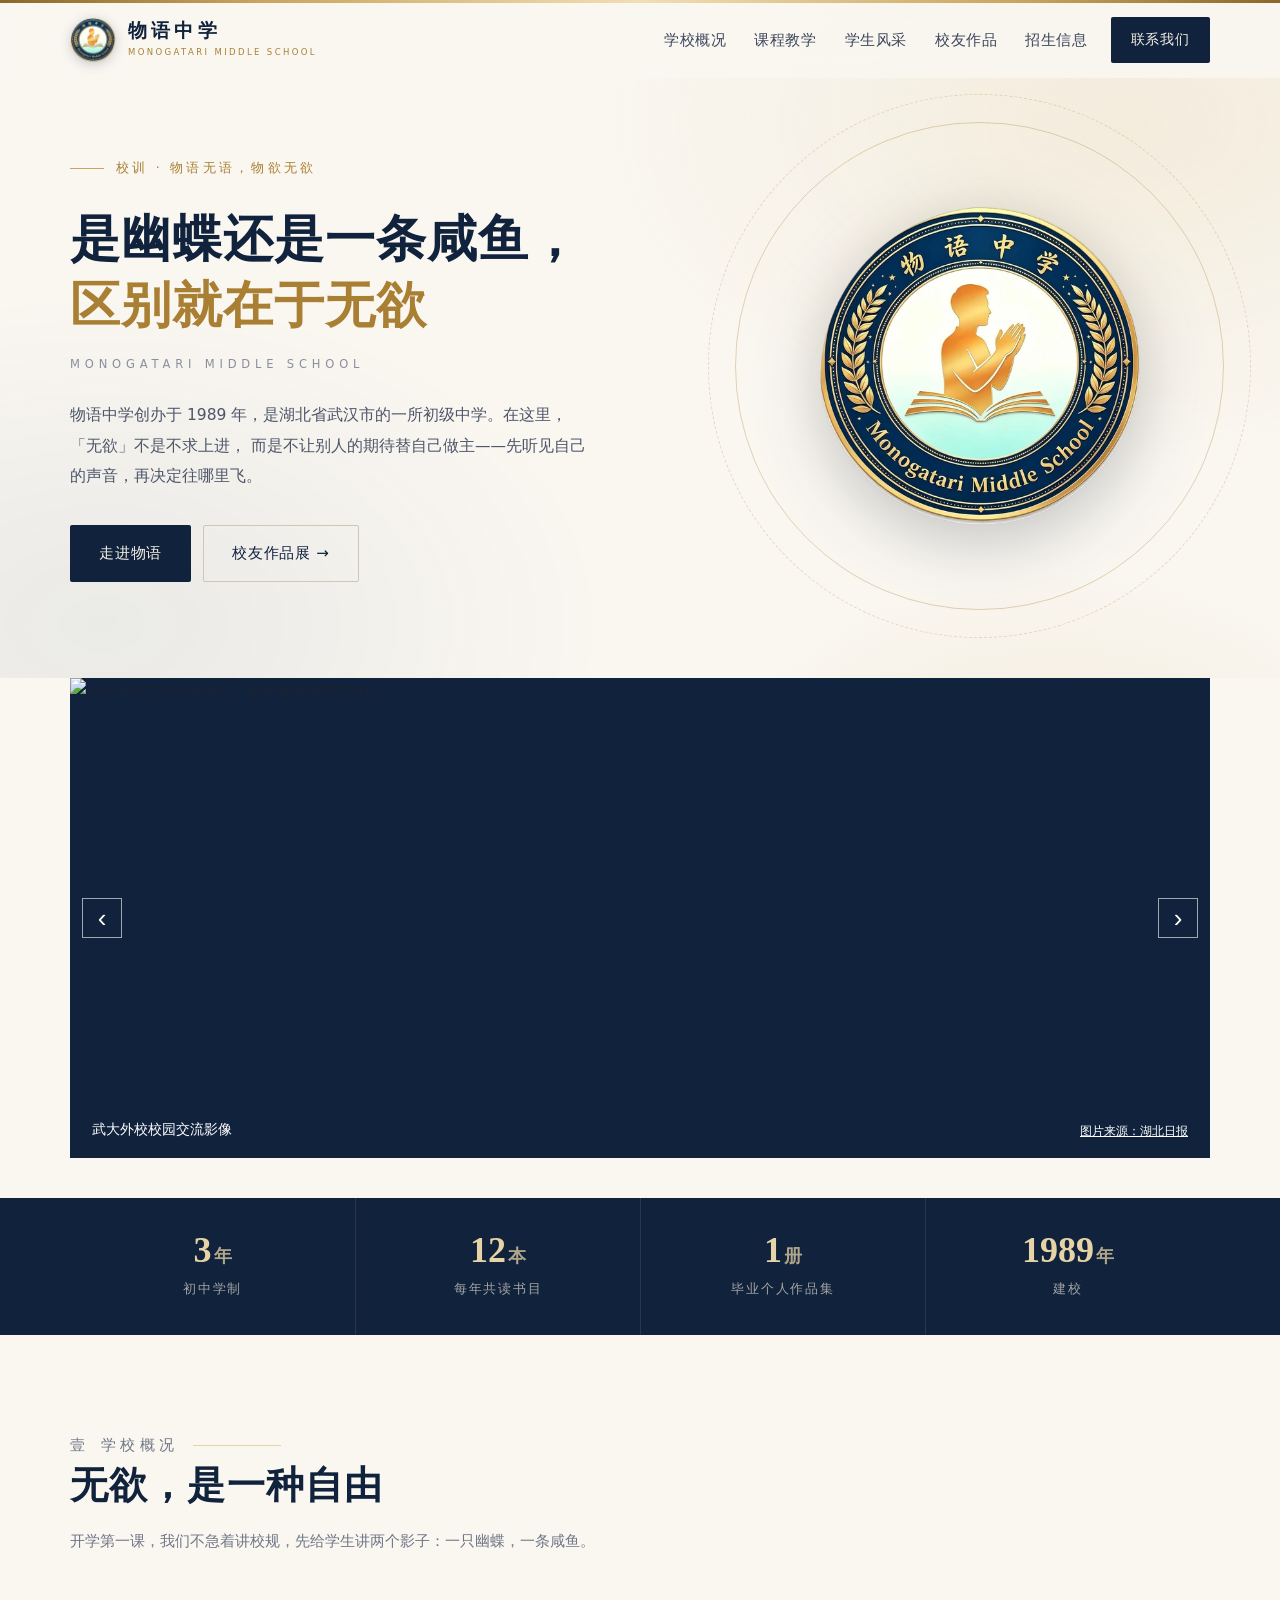
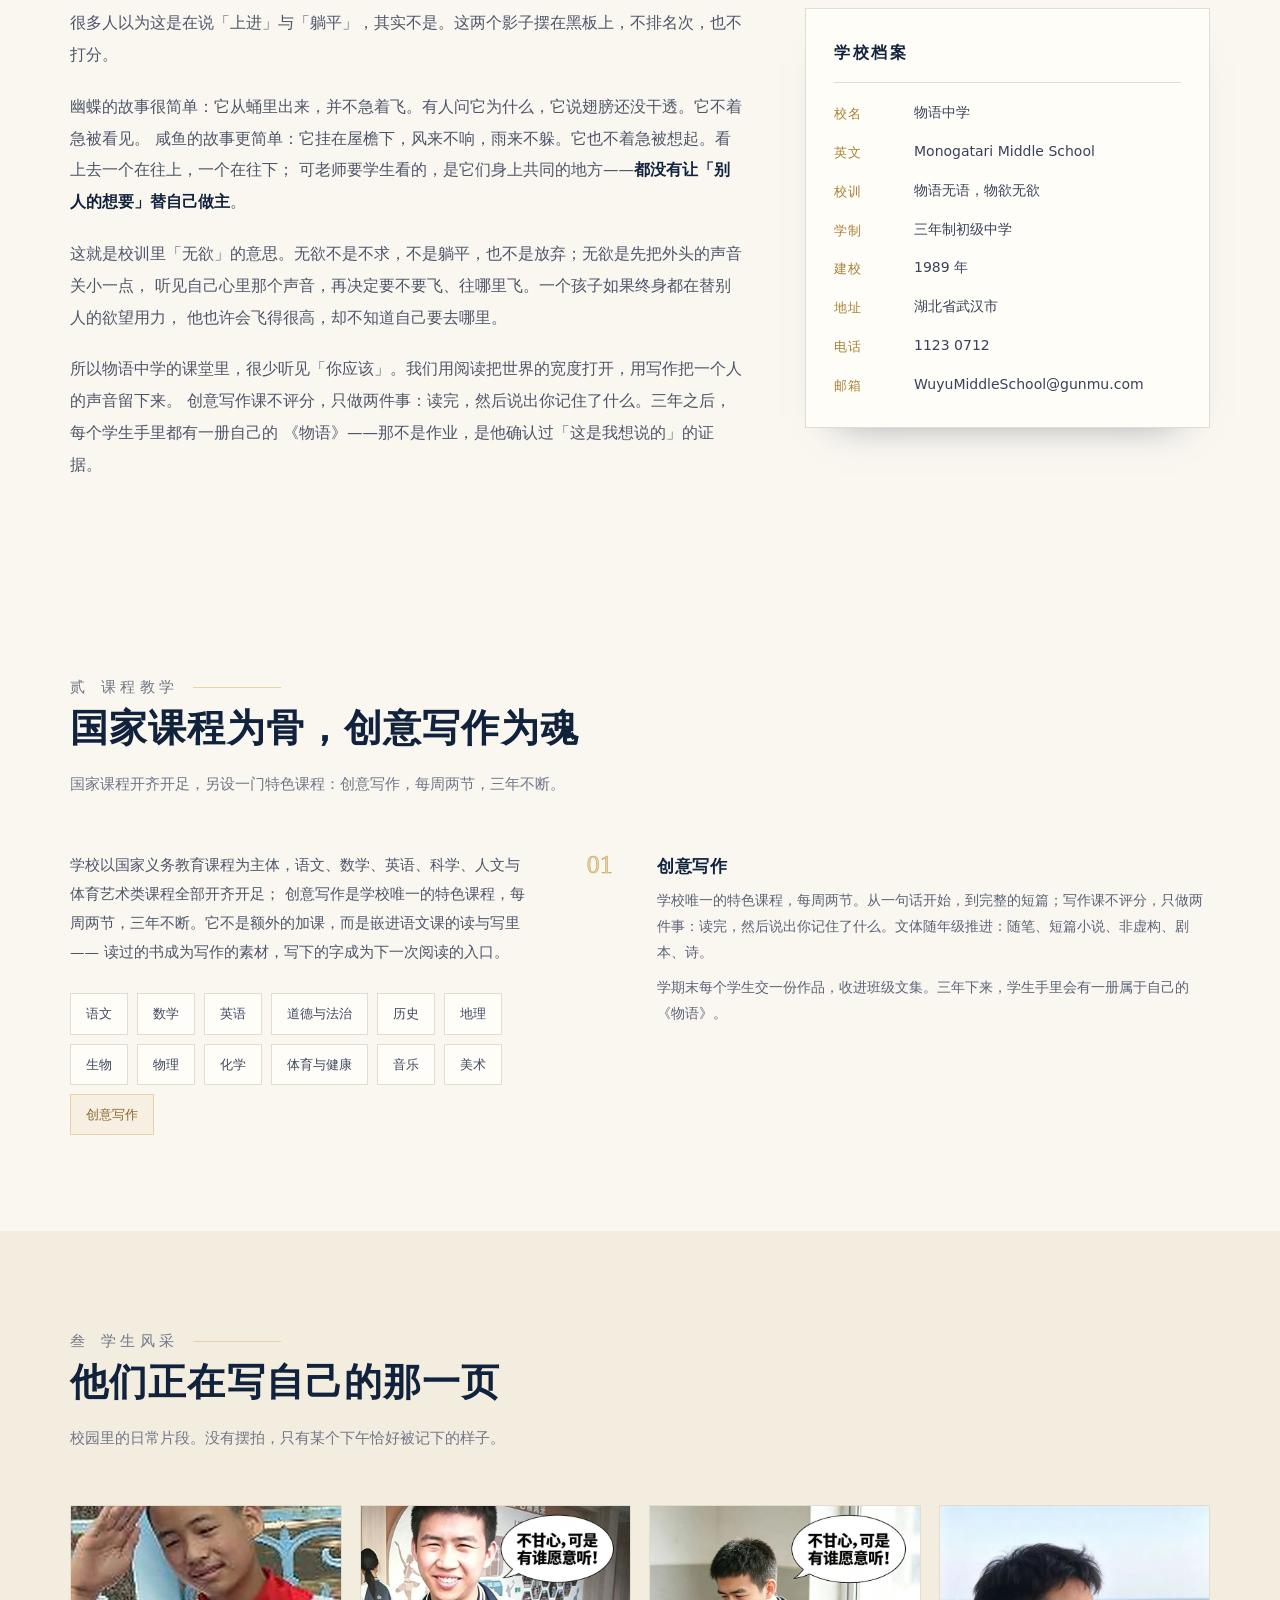
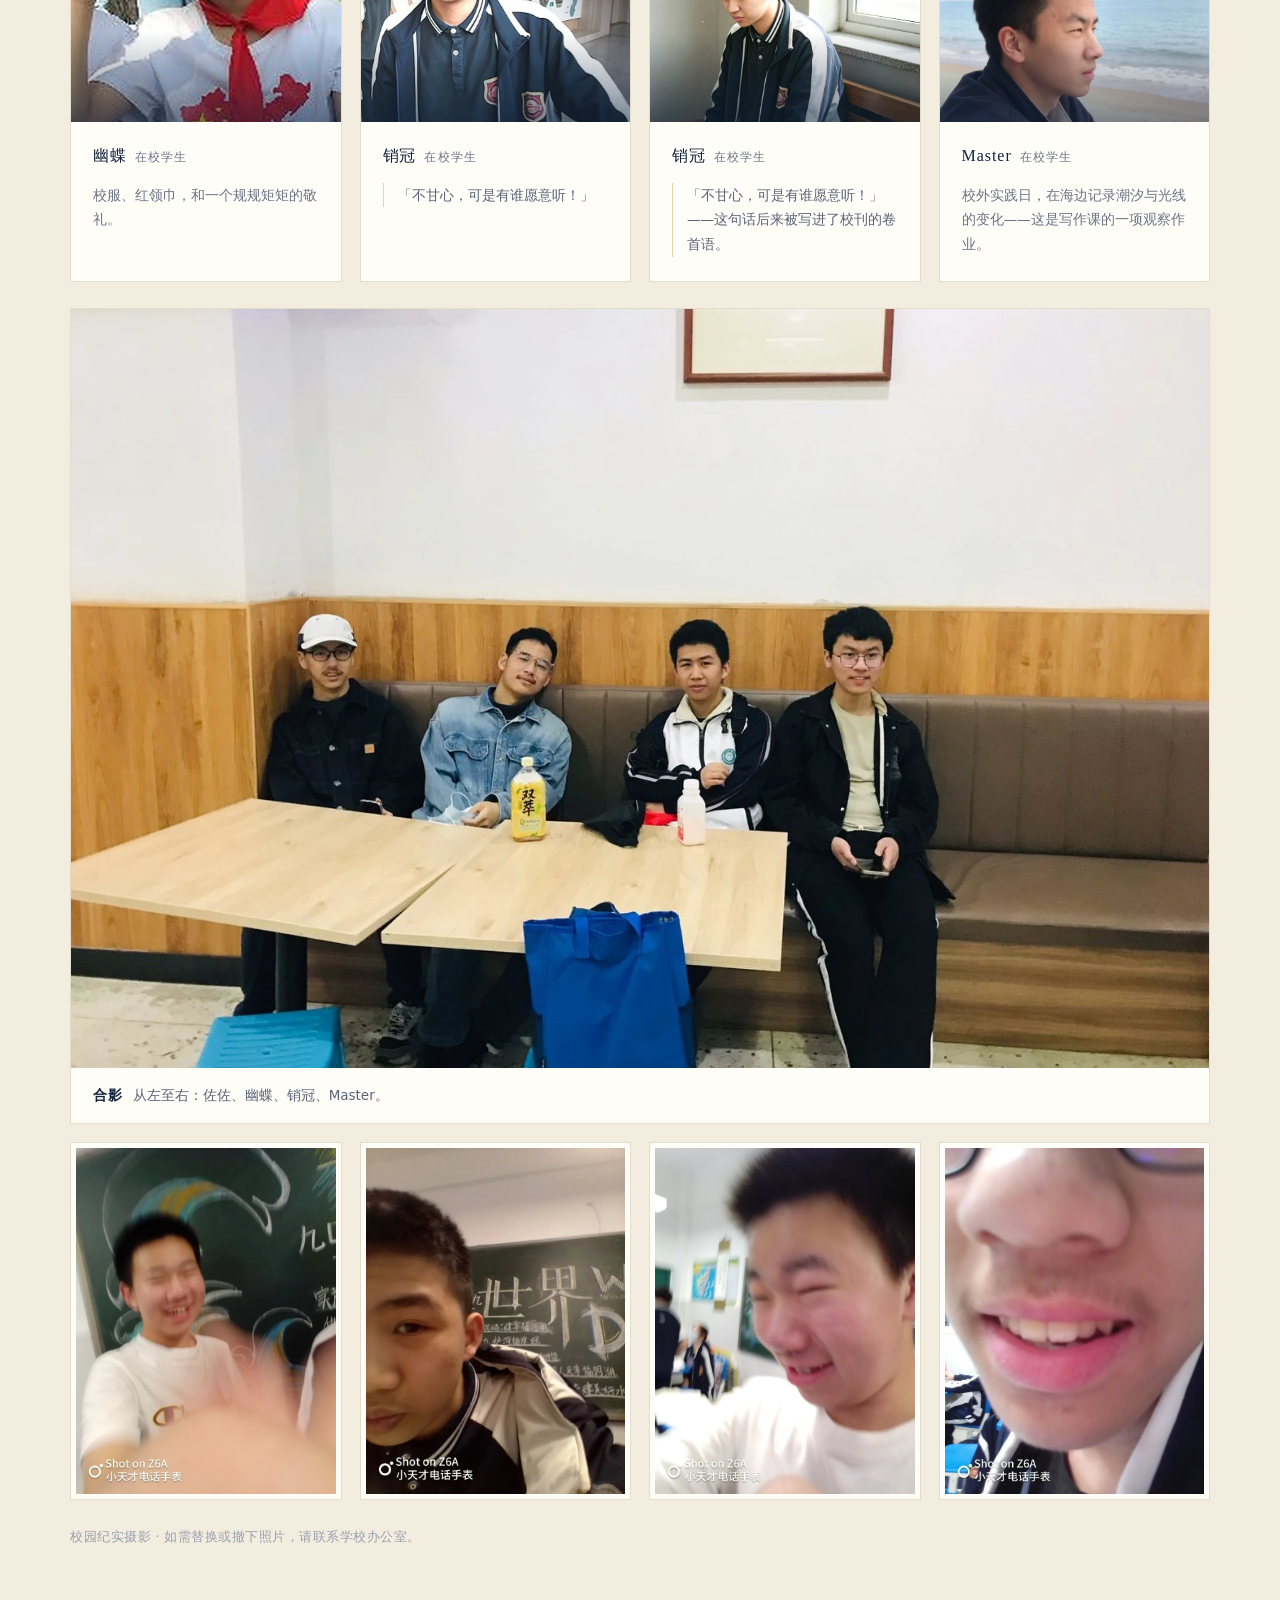
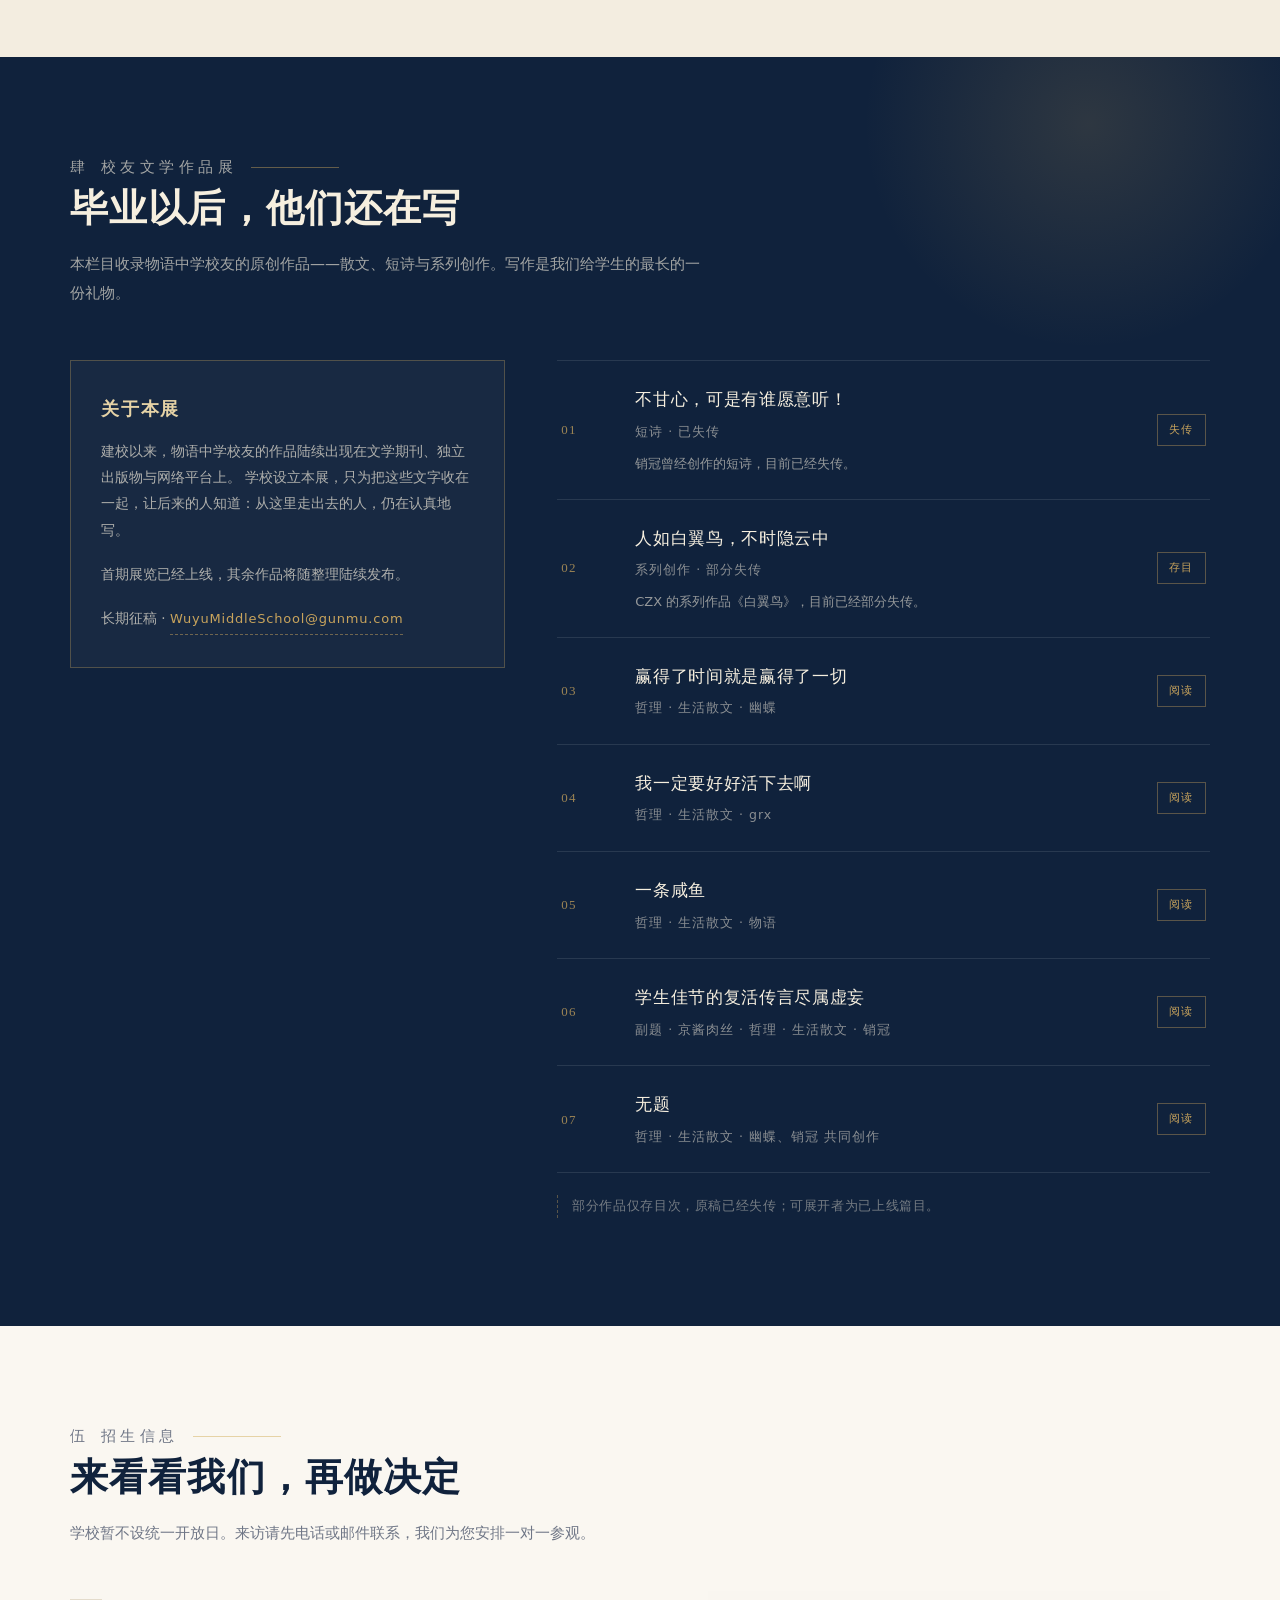
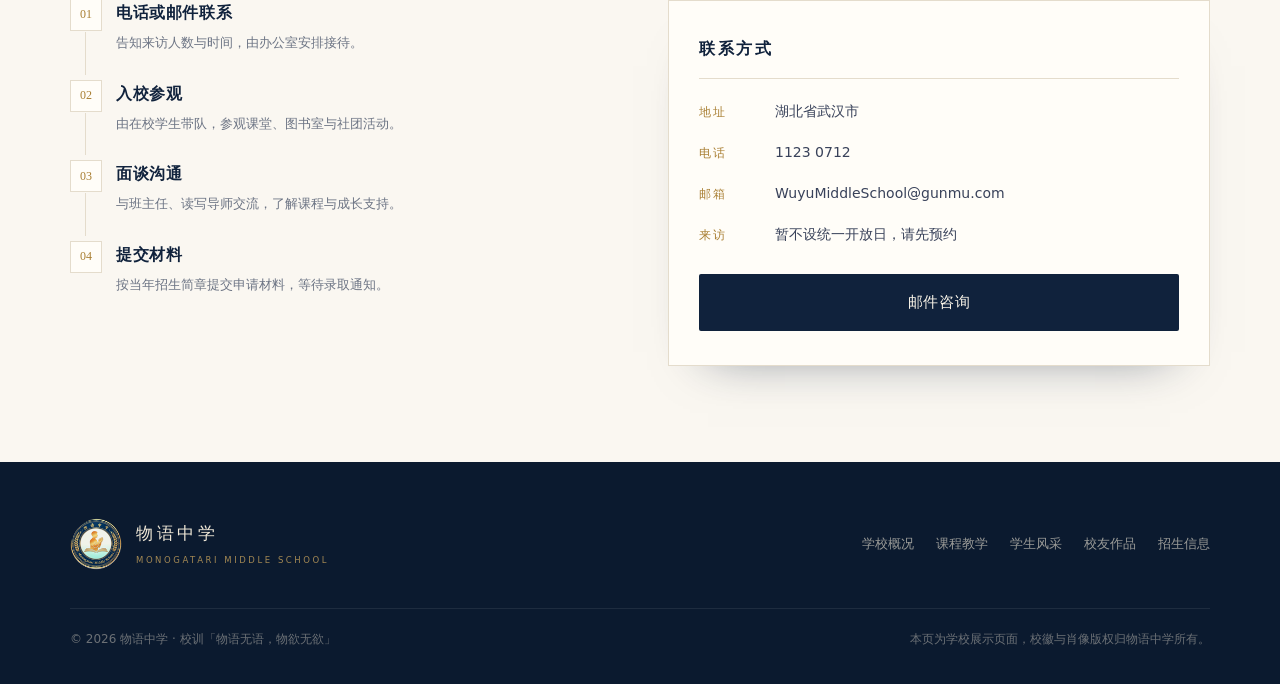
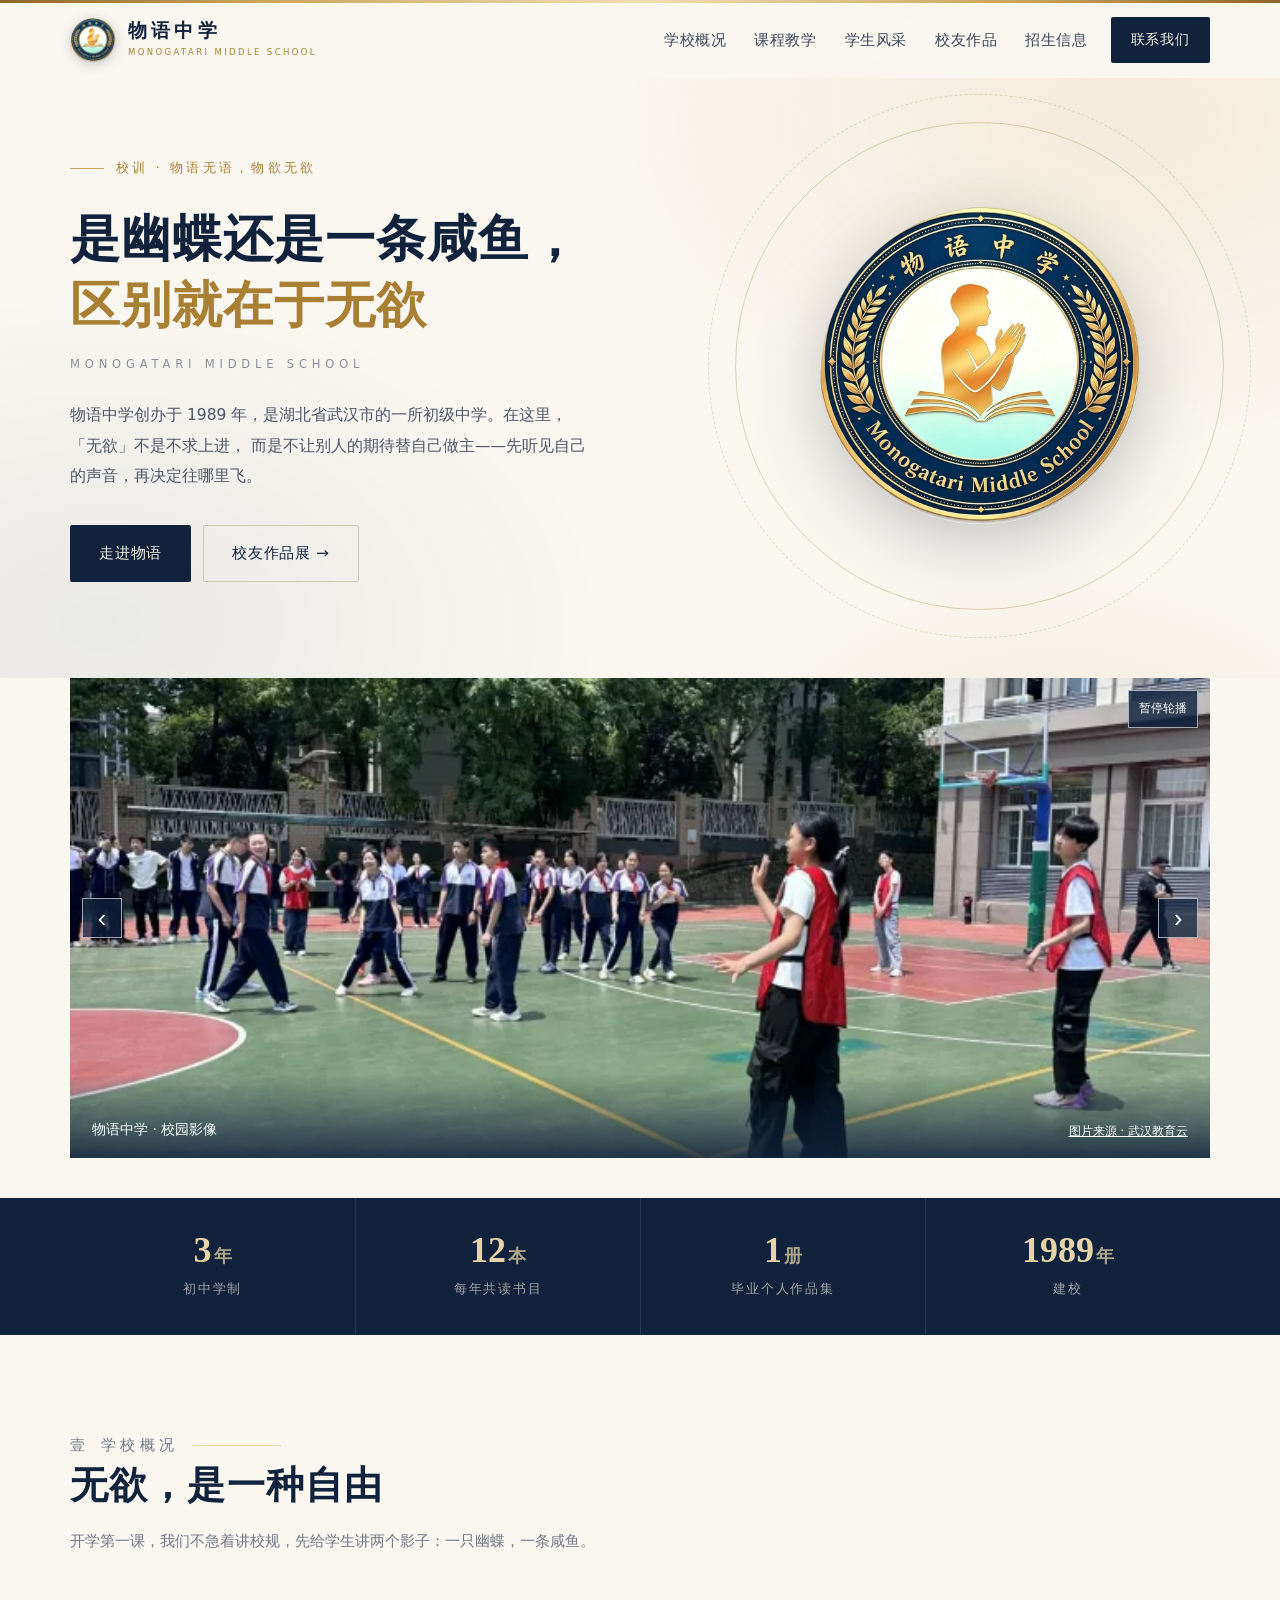
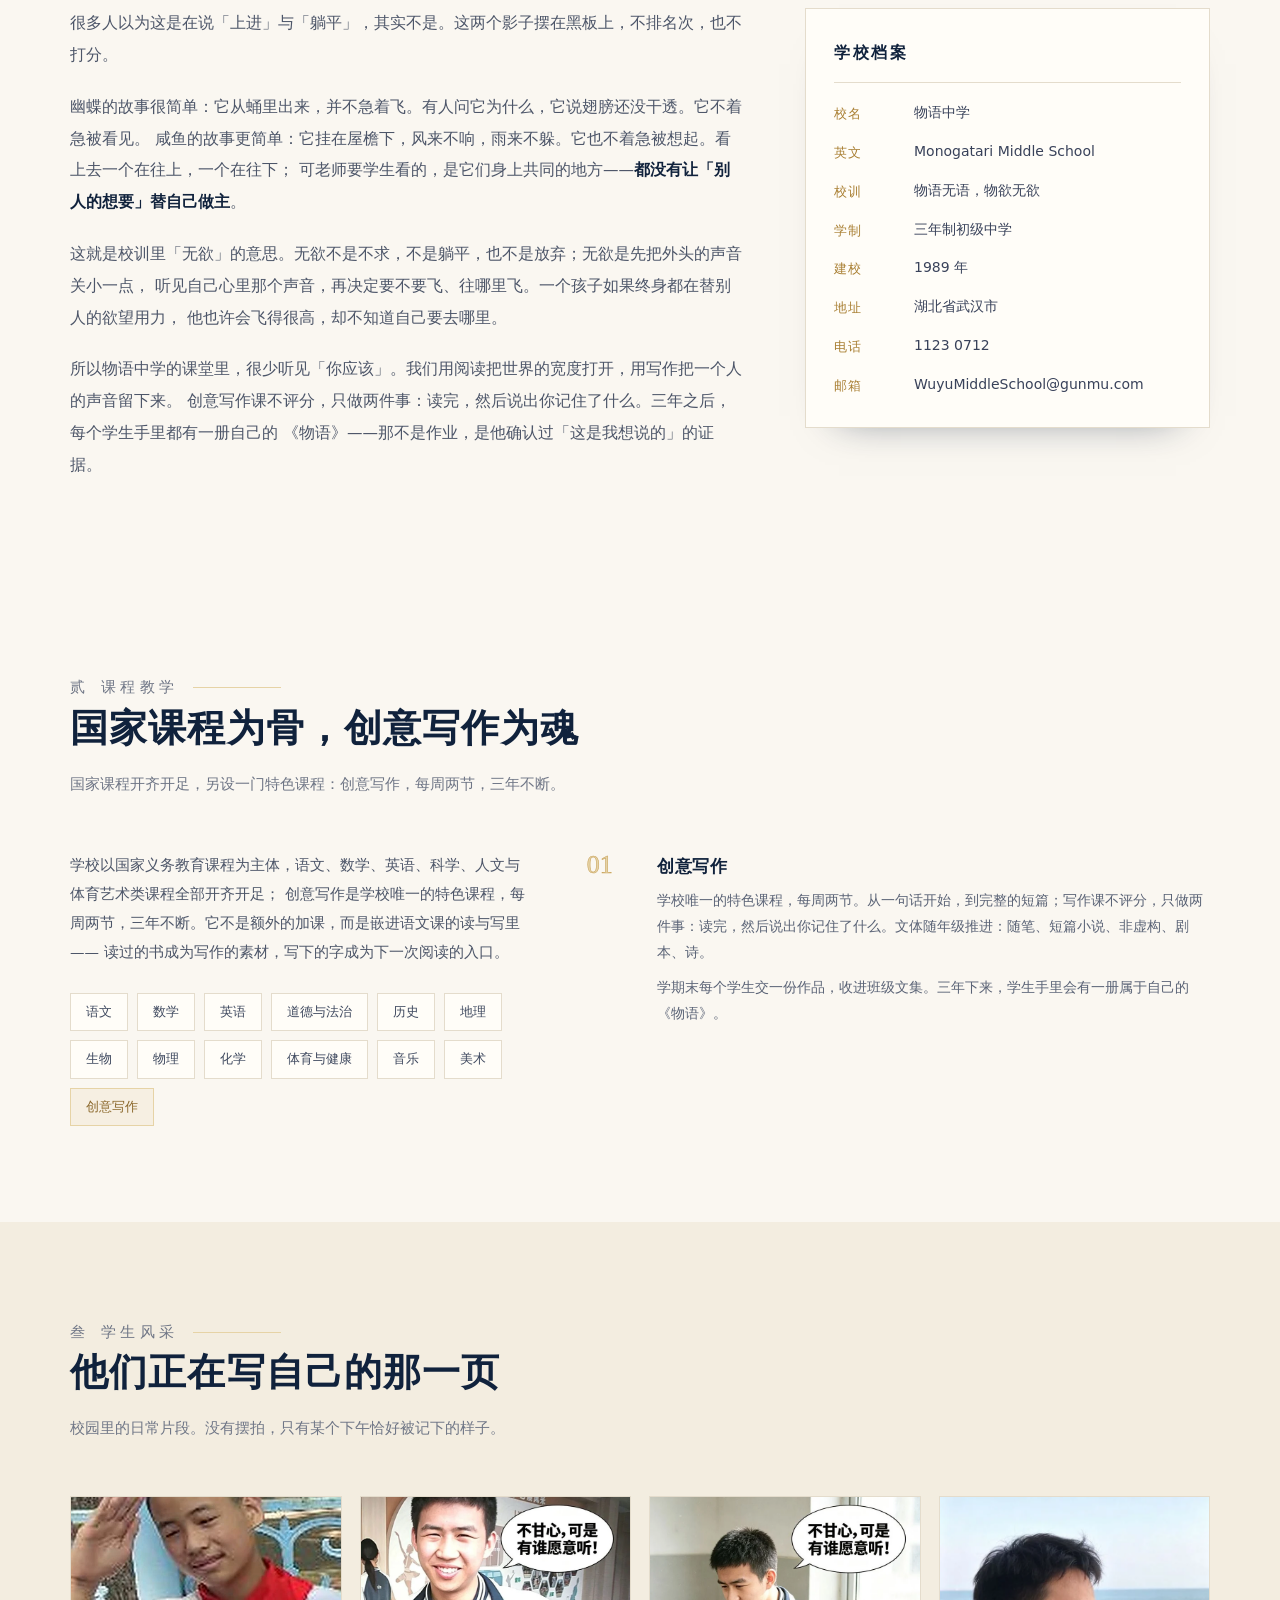
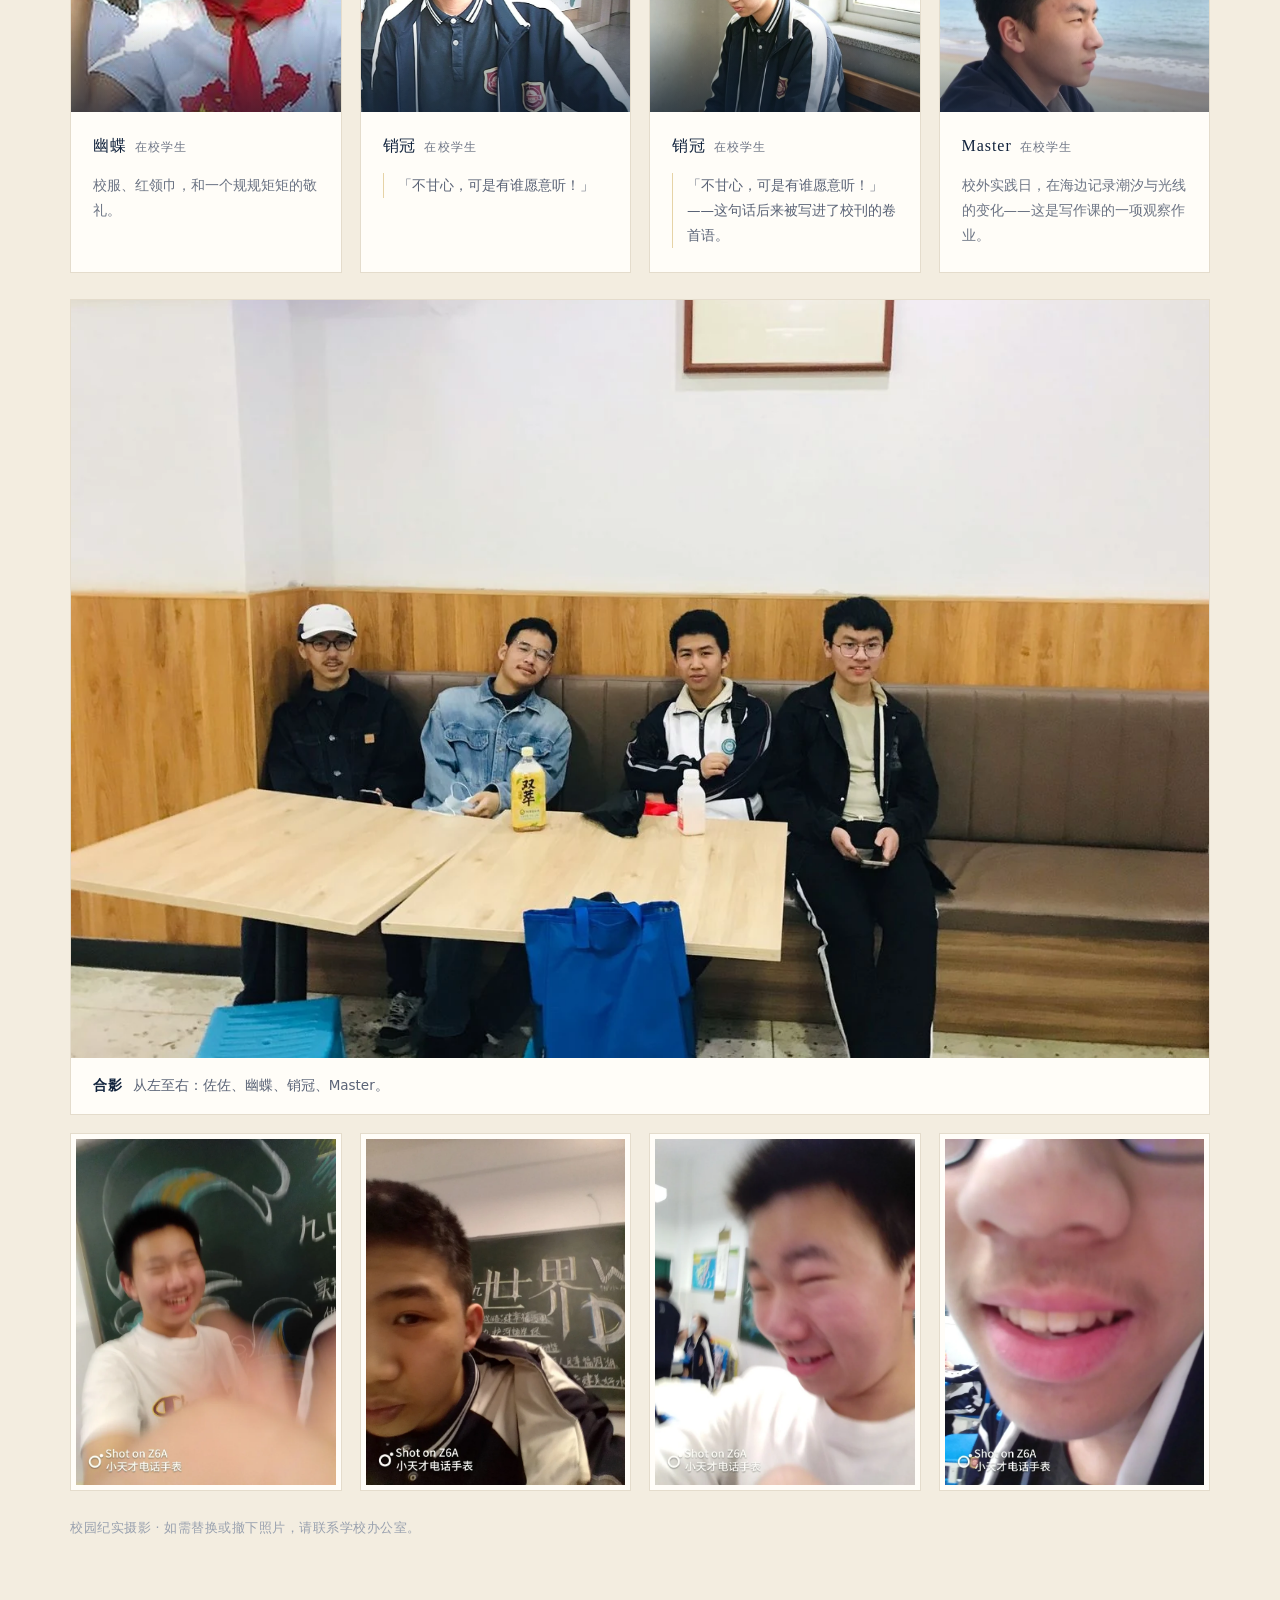
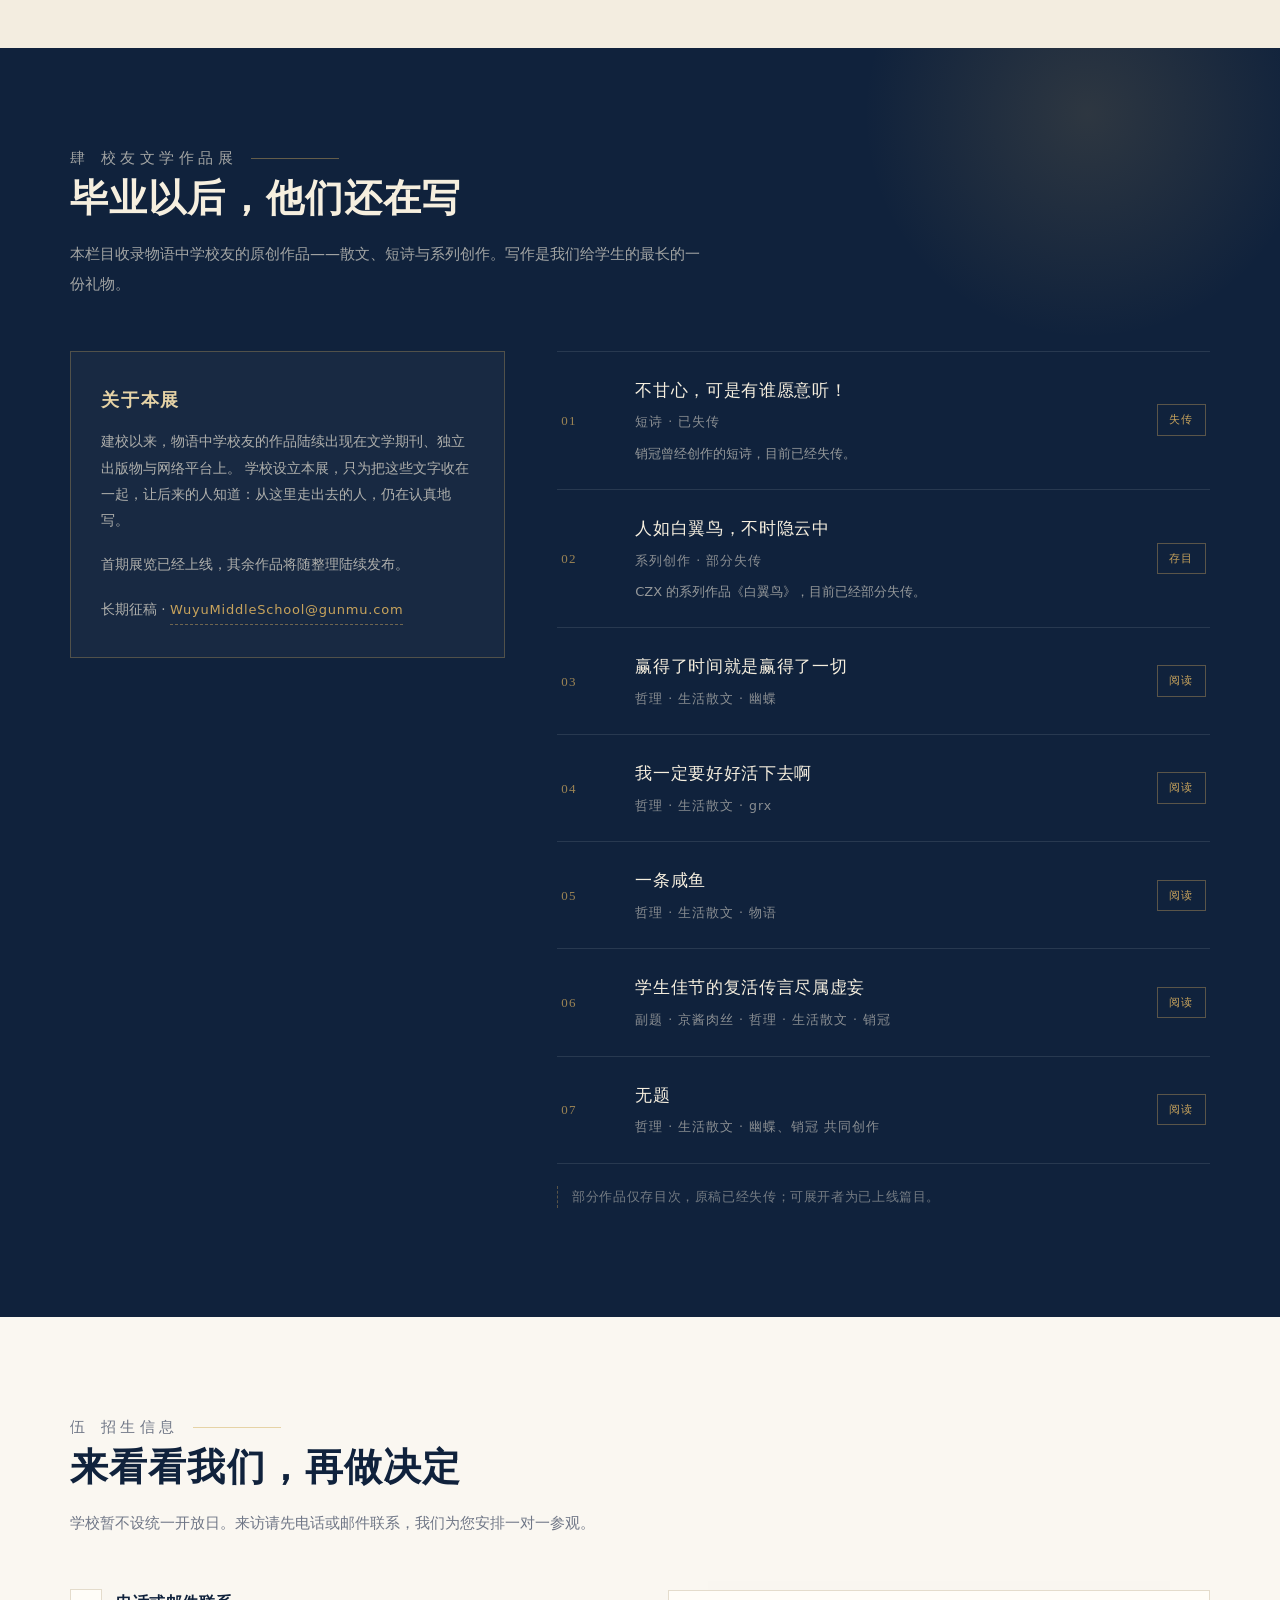
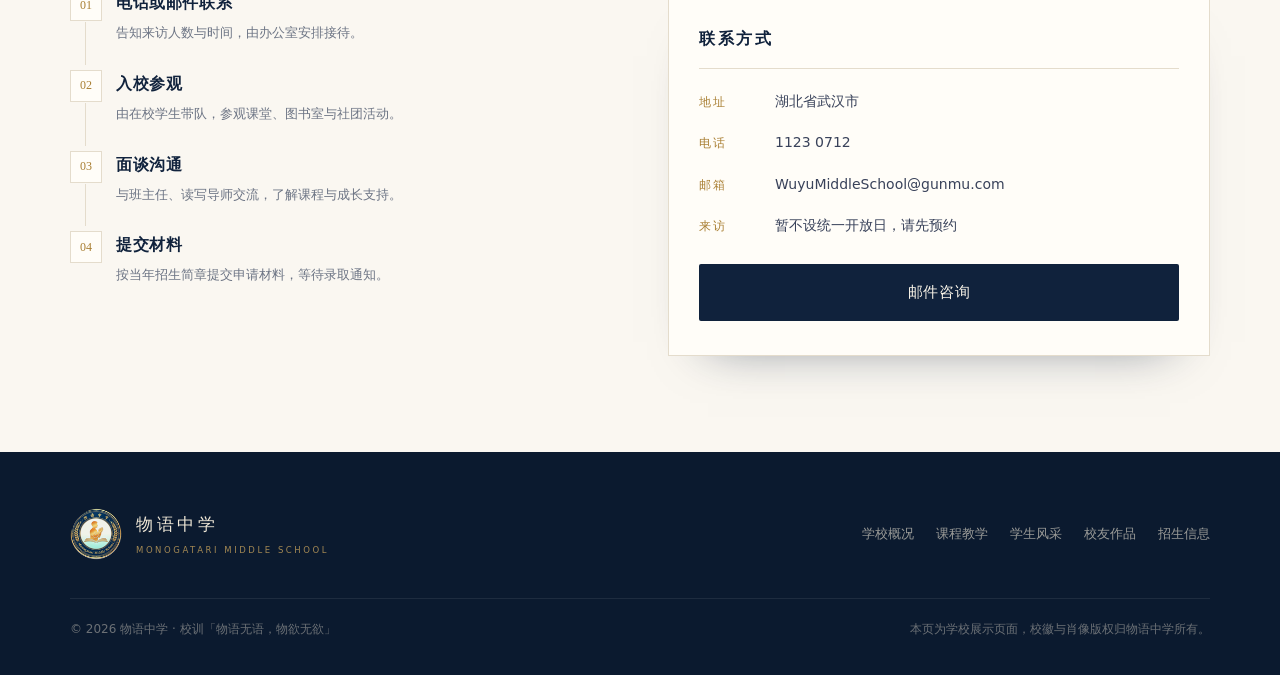
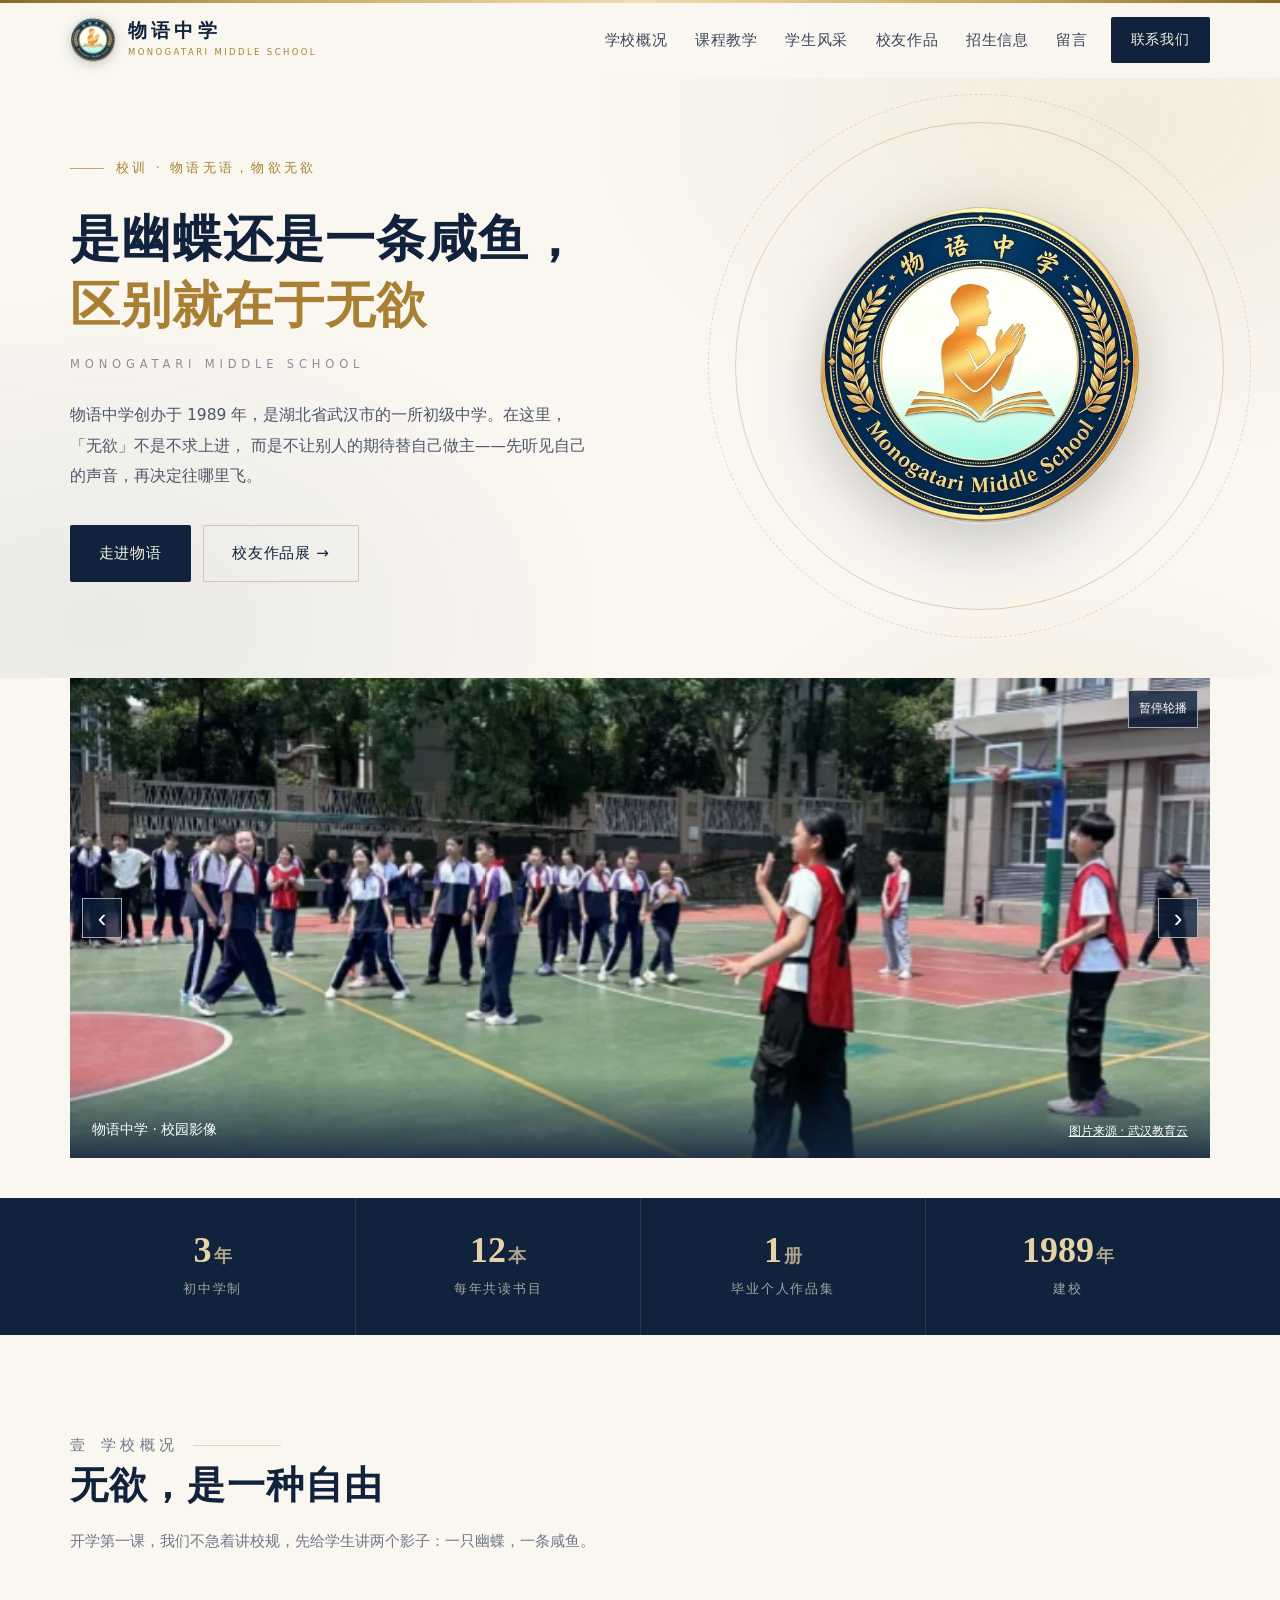
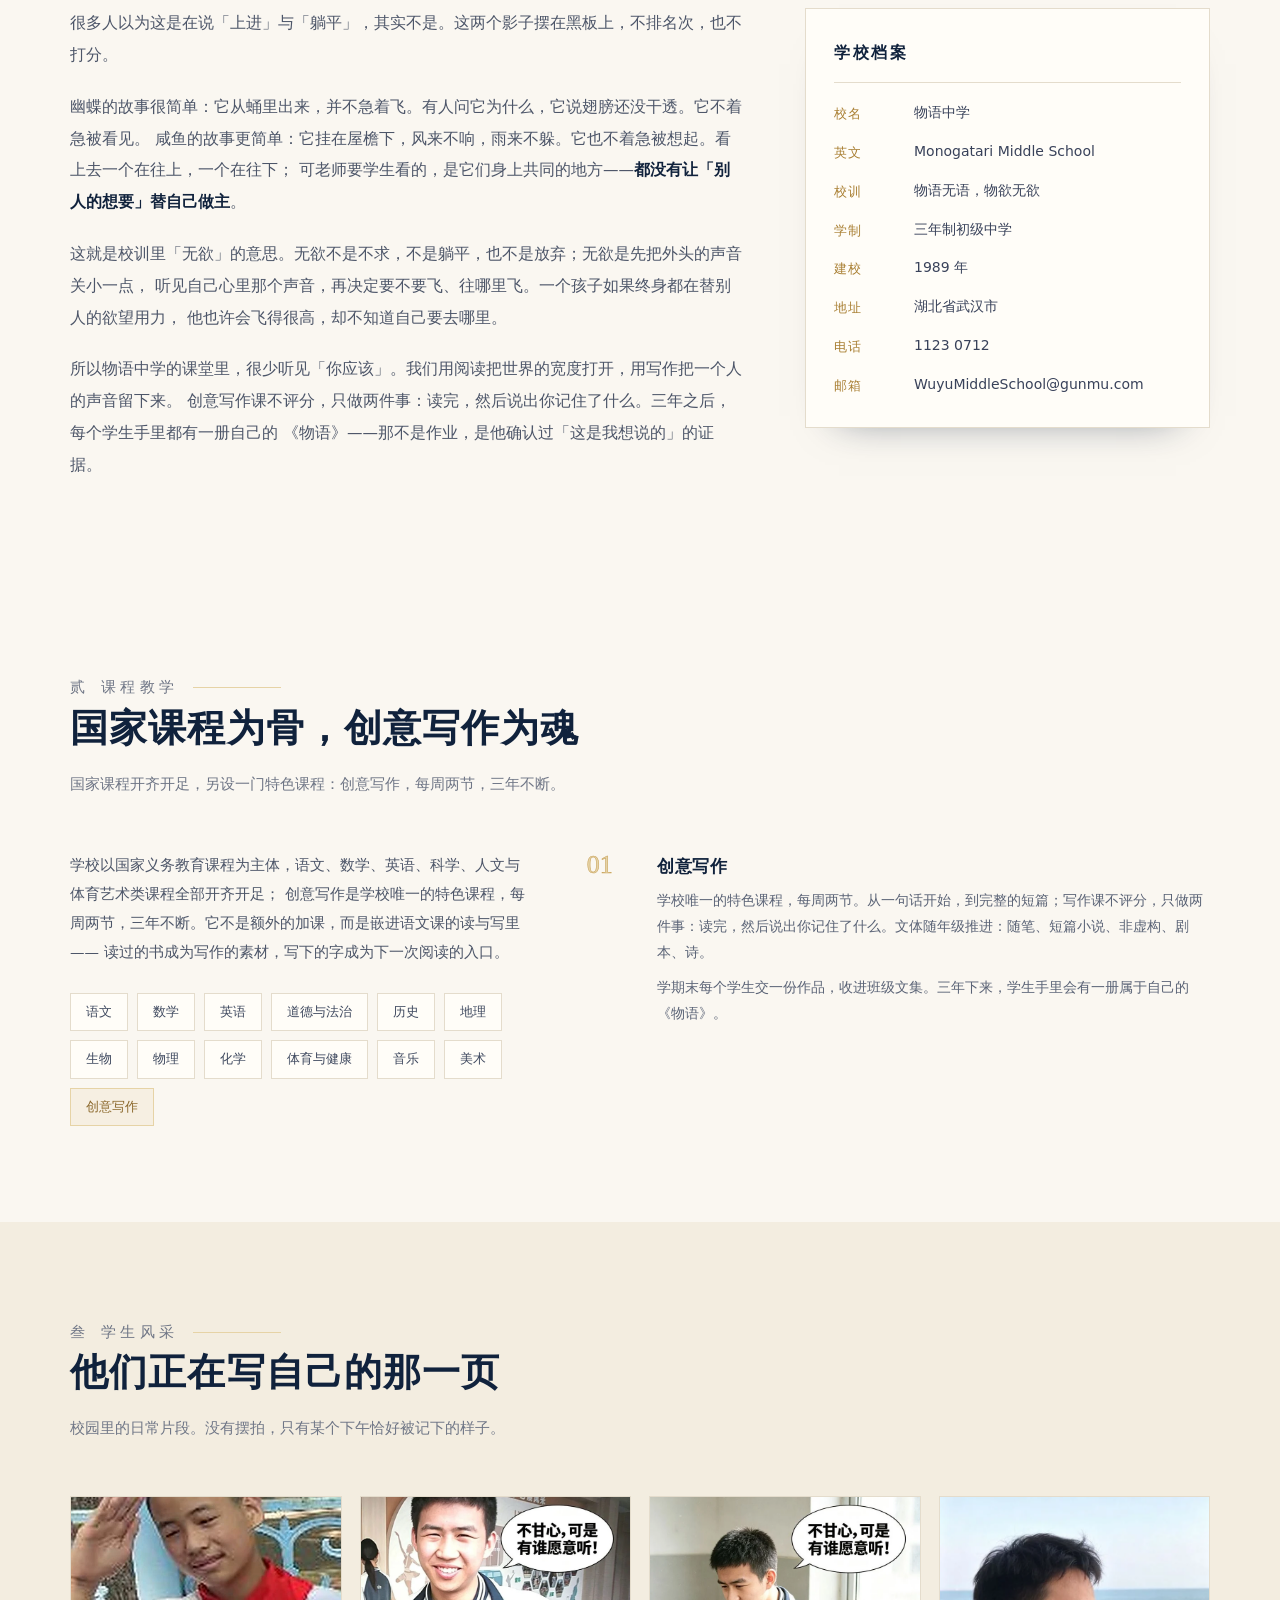
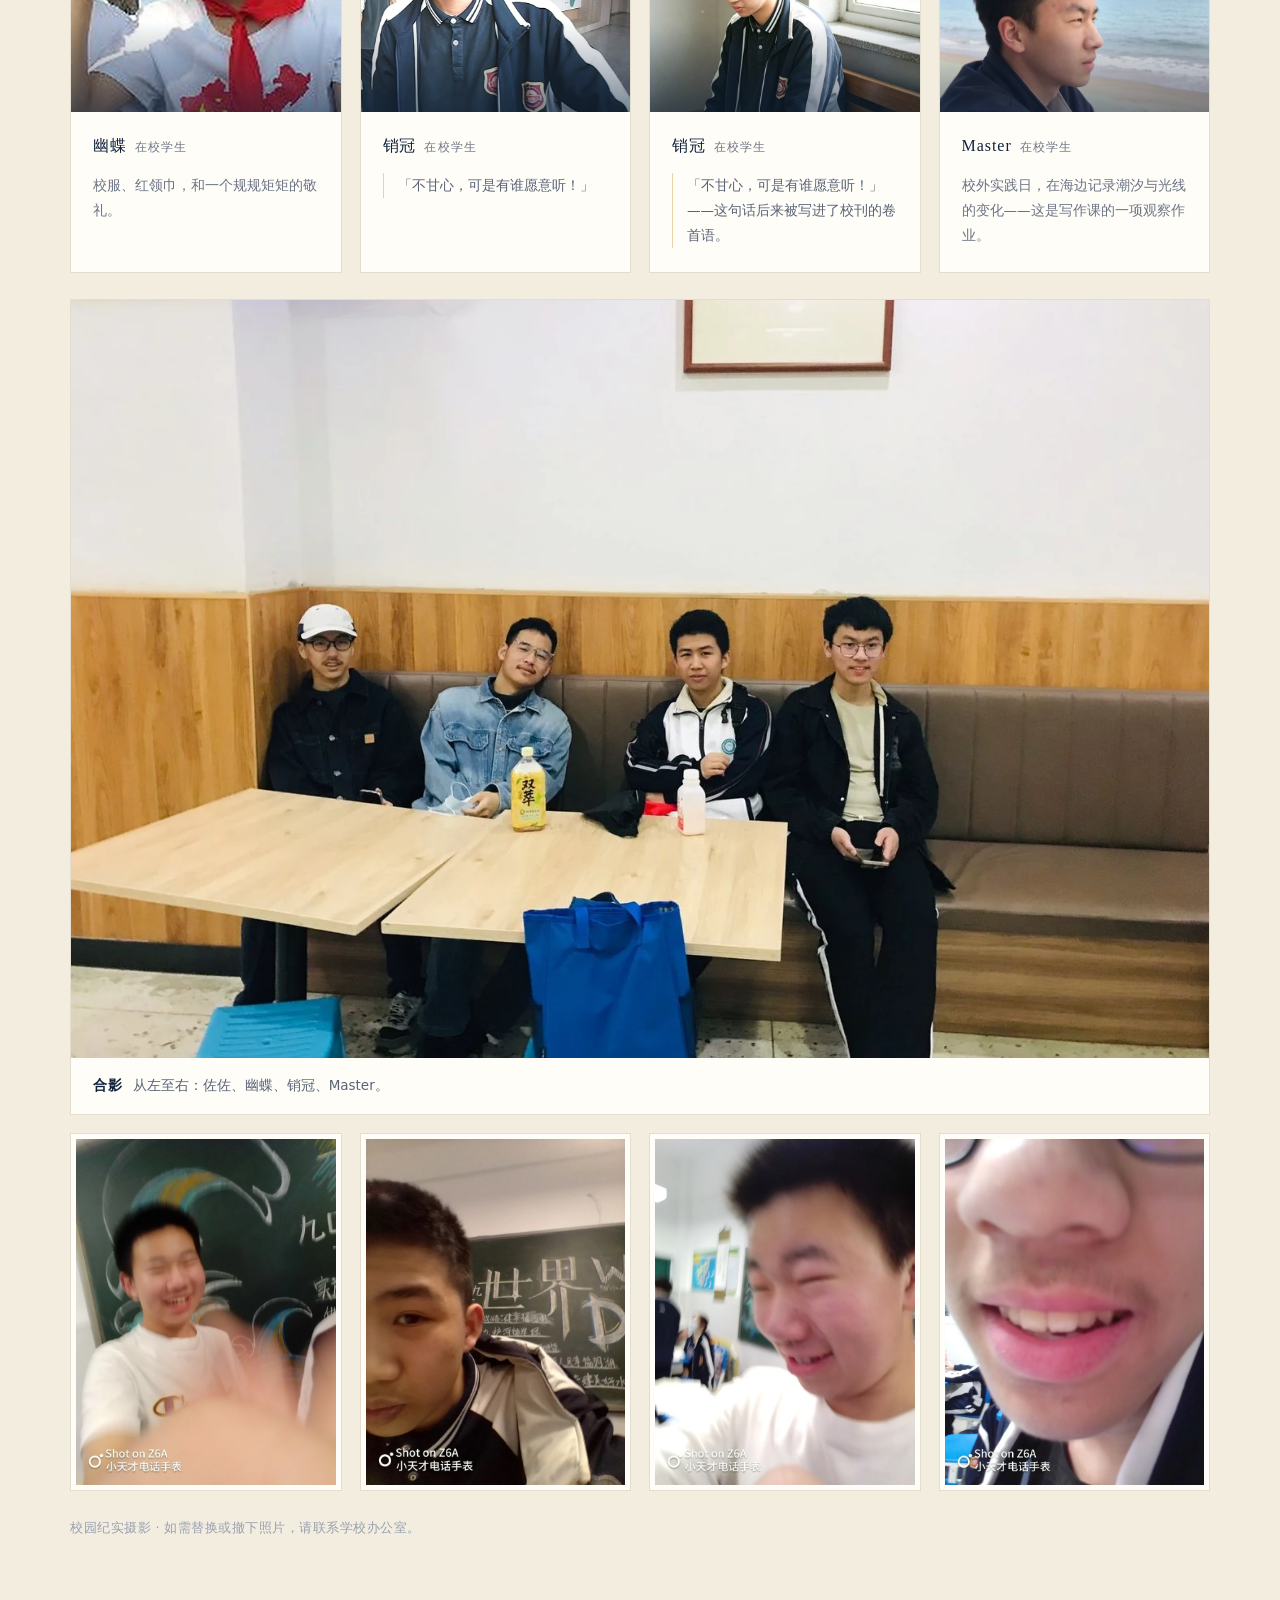
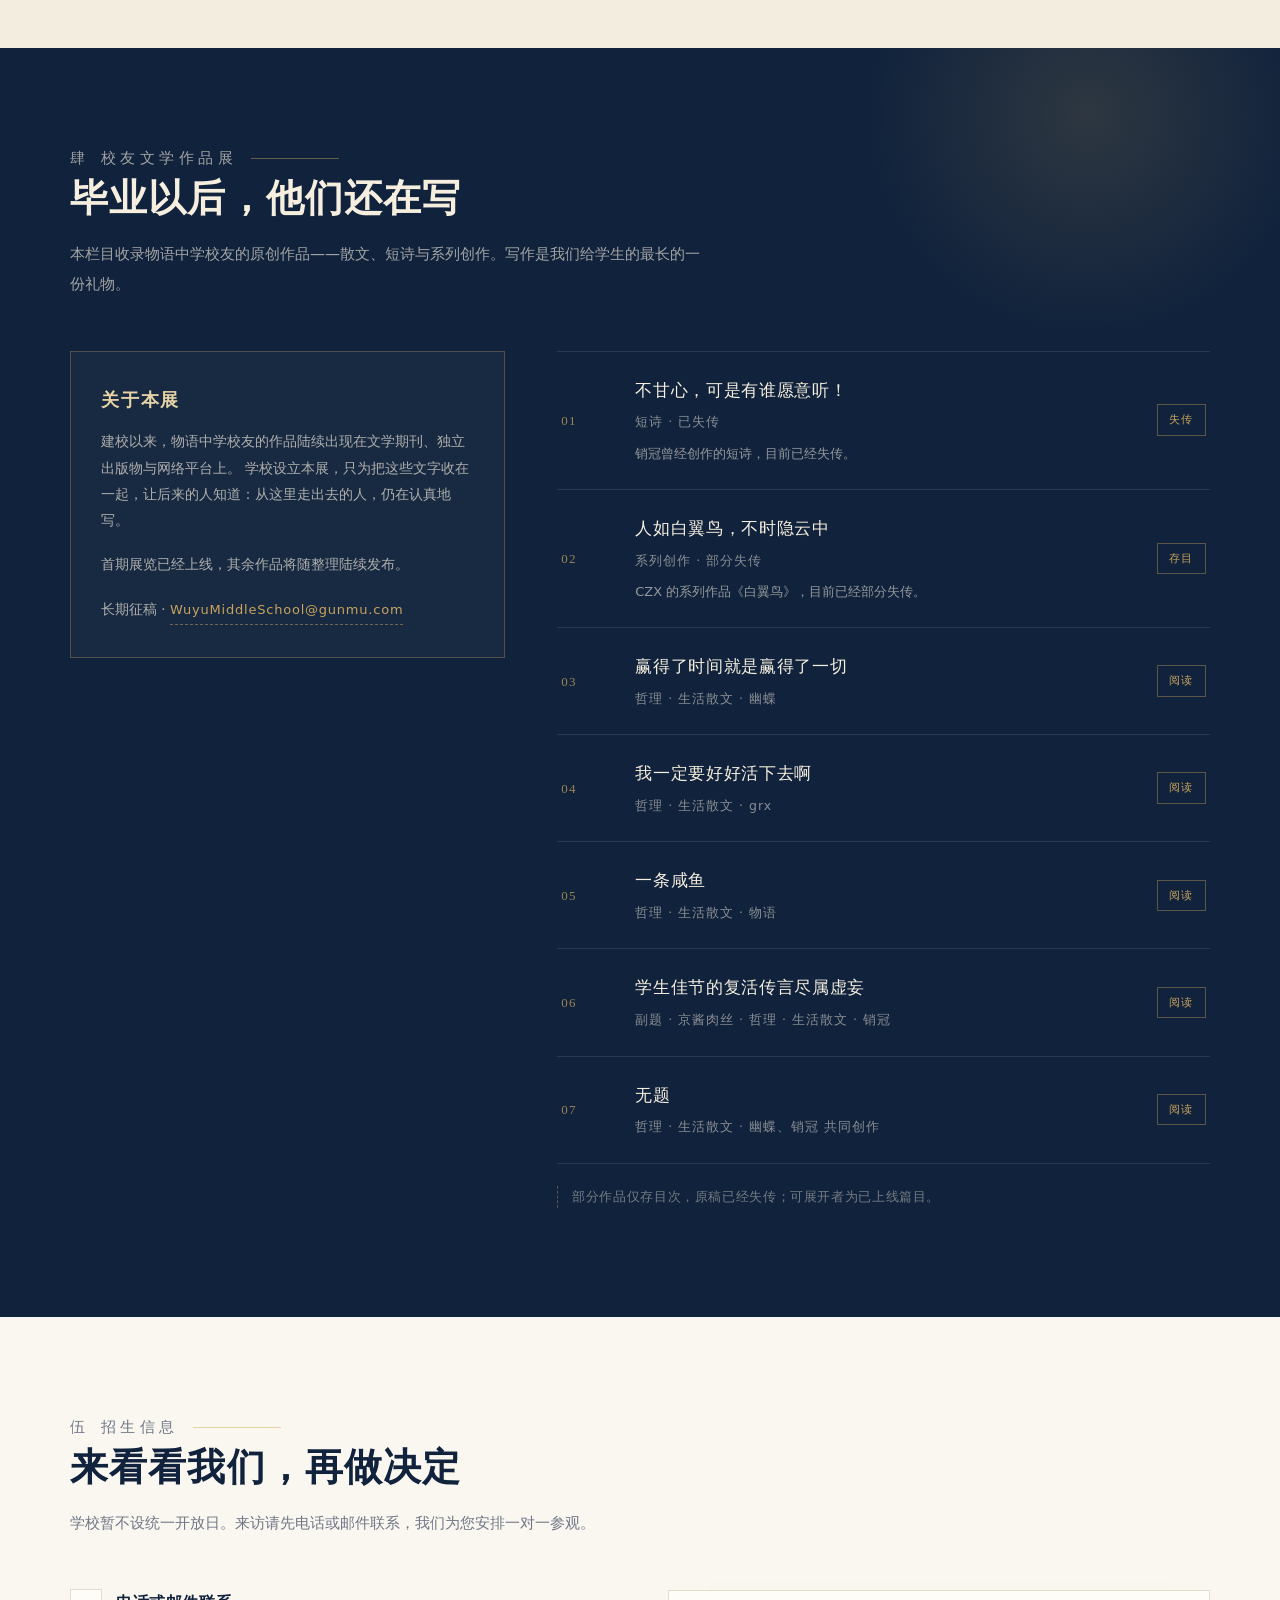
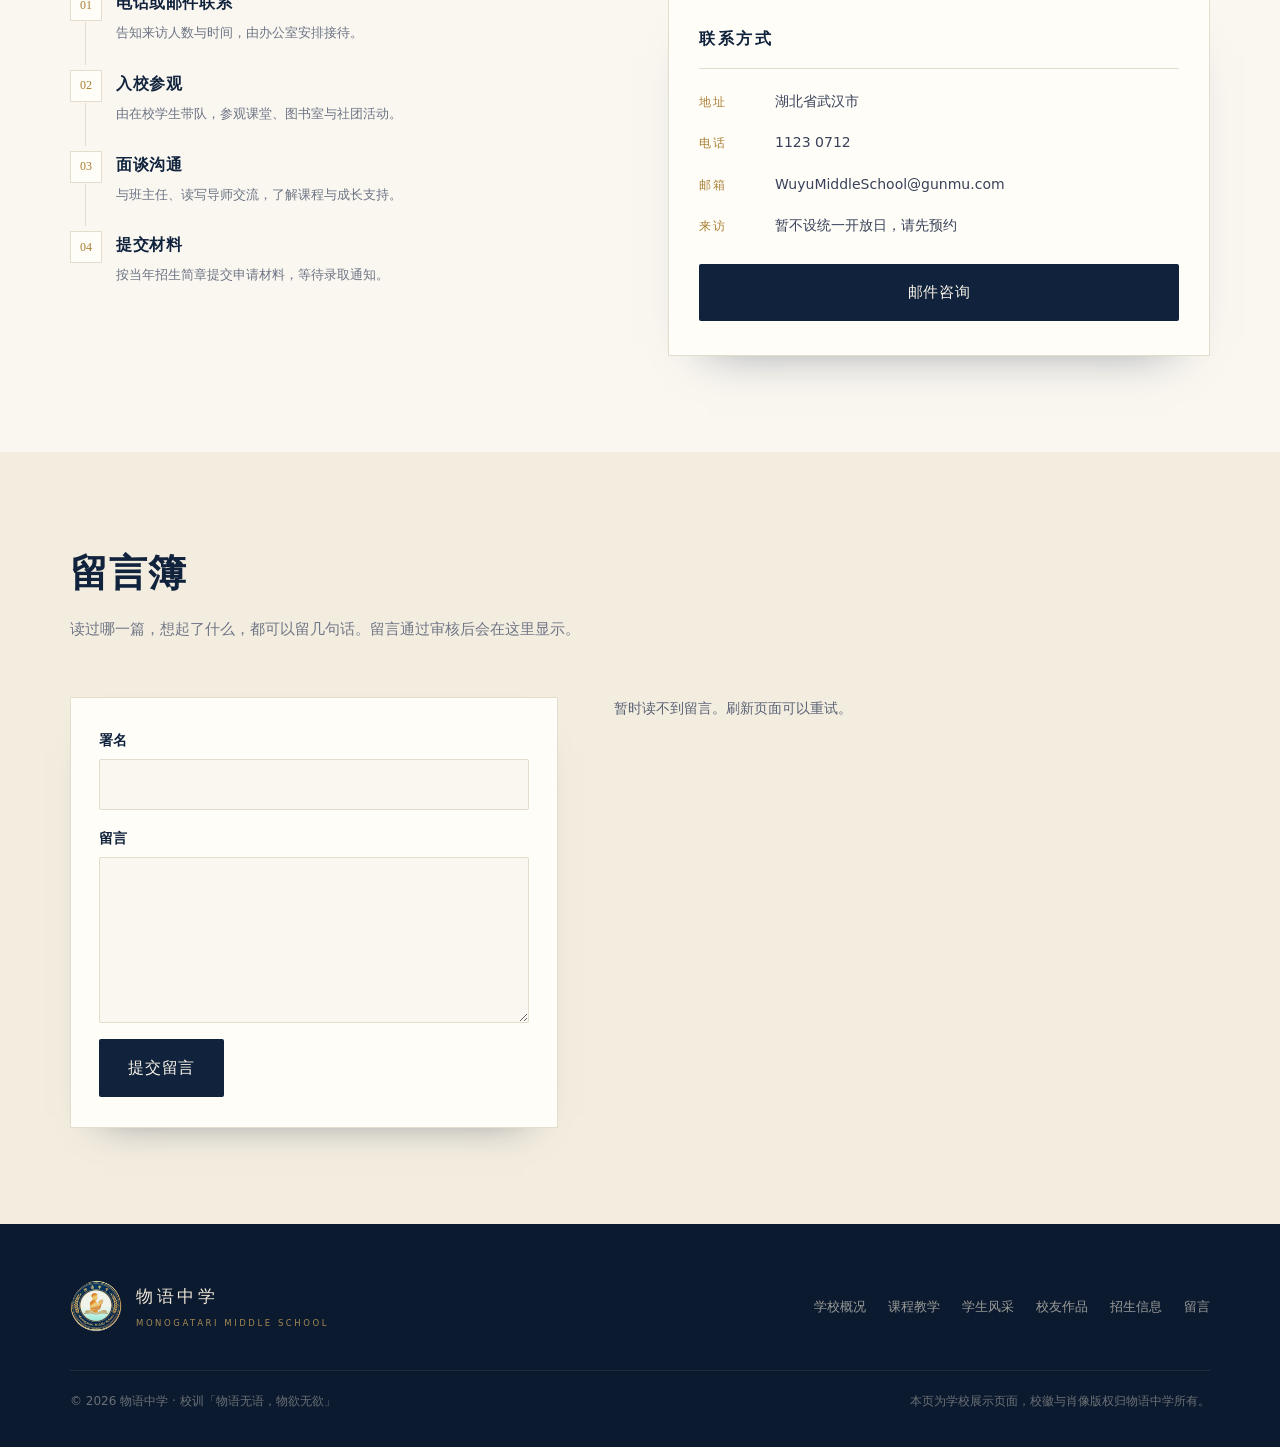
